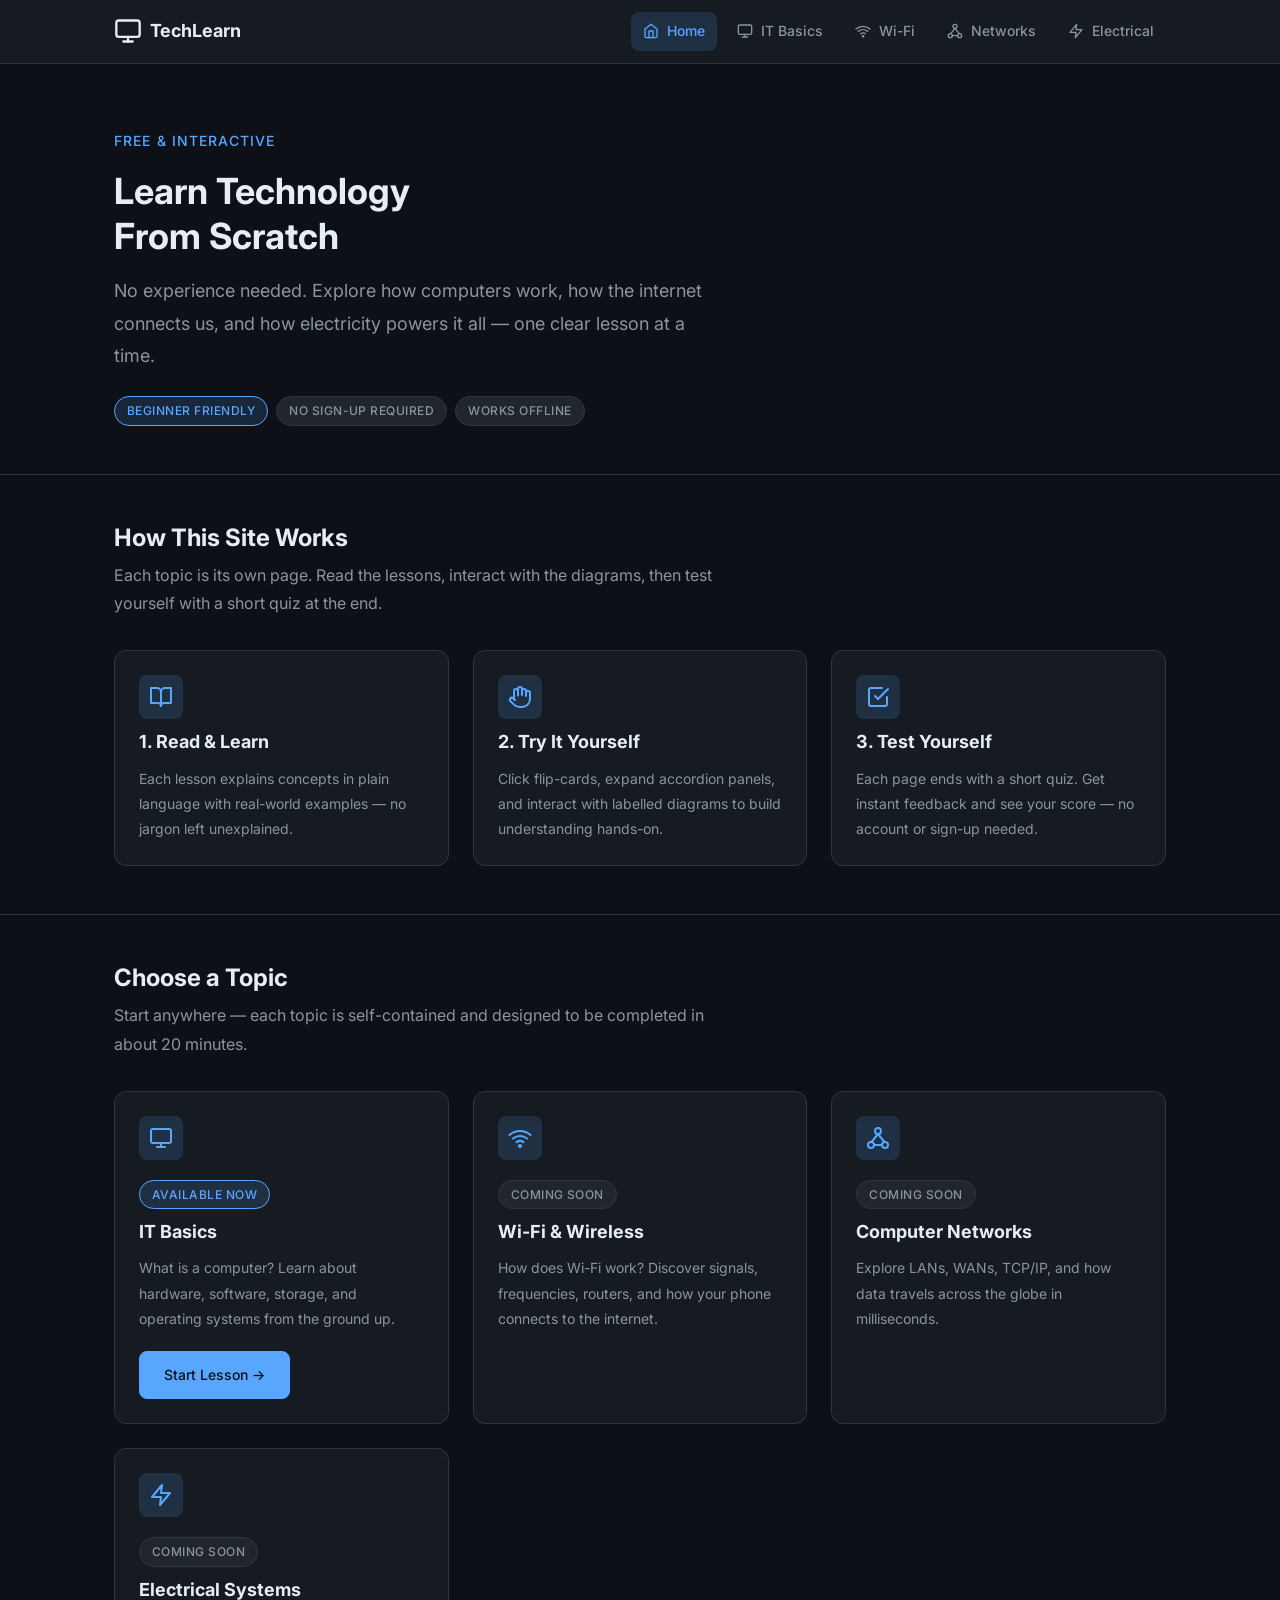
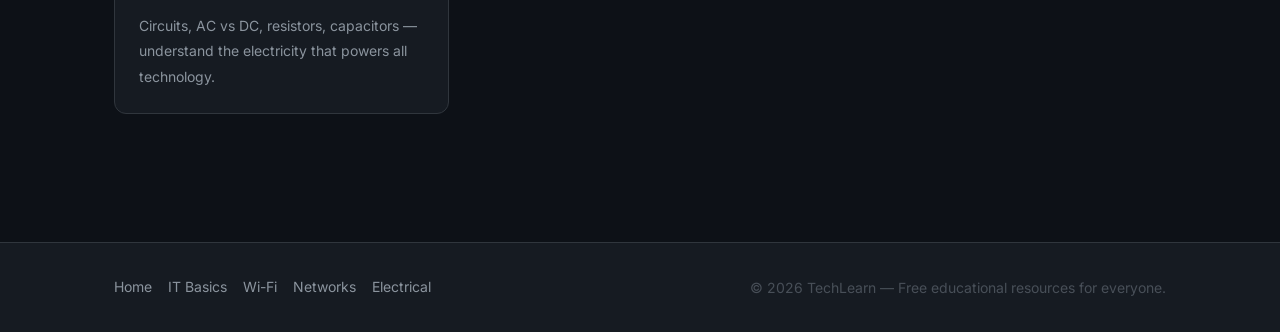
==== index.html @ 65e8a17c "First Update" ====
<!DOCTYPE html>
<html lang="en">
<head>
  <meta charset="UTF-8" />
  <!-- Tells mobile browsers to use the device width, not zoom out -->
  <meta name="viewport" content="width=device-width, initial-scale=1.0" />
  <meta name="description"
        content="TechLearn — interactive lessons on IT basics, Wi-Fi, computer networks, and electrical systems. Designed for total beginners." />

  <title>TechLearn — Learn Technology From Scratch</title>

  <!-- Stylesheets: global tokens first, then layout, then components -->
  <link rel="stylesheet" href="css/global.css" />
  <link rel="stylesheet" href="css/layout.css" />
  <link rel="stylesheet" href="css/components.css" />
</head>

<body>

  <!-- =========================================================
       NAVIGATION
       ========================================================= -->
  <nav class="site-nav" aria-label="Main navigation">
    <div class="container">

      <!-- Logo -->
      <a href="index.html" class="nav-logo" aria-label="TechLearn home">
        <!-- Monitor / screen icon -->
        <svg aria-hidden="true" xmlns="http://www.w3.org/2000/svg"
             viewBox="0 0 24 24" fill="none"
             stroke="currentColor" stroke-width="2"
             stroke-linecap="round" stroke-linejoin="round">
          <rect x="2" y="3" width="20" height="14" rx="2"/>
          <line x1="8" y1="21" x2="16" y2="21"/>
          <line x1="12" y1="17" x2="12" y2="21"/>
        </svg>
        TechLearn
      </a>

      <!-- Desktop nav links -->
      <ul class="nav-links" role="list">
        <li>
          <a href="index.html">
            <svg aria-hidden="true" xmlns="http://www.w3.org/2000/svg"
                 viewBox="0 0 24 24" fill="none"
                 stroke="currentColor" stroke-width="2"
                 stroke-linecap="round" stroke-linejoin="round">
              <path d="M3 9l9-7 9 7v11a2 2 0 0 1-2 2H5a2 2 0 0 1-2-2z"/>
              <polyline points="9 22 9 12 15 12 15 22"/>
            </svg>
            Home
          </a>
        </li>
        <li>
          <a href="pages/it-basics.html">
            <svg aria-hidden="true" xmlns="http://www.w3.org/2000/svg"
                 viewBox="0 0 24 24" fill="none"
                 stroke="currentColor" stroke-width="2"
                 stroke-linecap="round" stroke-linejoin="round">
              <rect x="2" y="3" width="20" height="14" rx="2"/>
              <line x1="8" y1="21" x2="16" y2="21"/>
              <line x1="12" y1="17" x2="12" y2="21"/>
            </svg>
            IT Basics
          </a>
        </li>
        <li>
          <a href="pages/wifi-networking.html">
            <svg aria-hidden="true" xmlns="http://www.w3.org/2000/svg"
                 viewBox="0 0 24 24" fill="none"
                 stroke="currentColor" stroke-width="2"
                 stroke-linecap="round" stroke-linejoin="round">
              <path d="M5 12.55a11 11 0 0 1 14.08 0"/>
              <path d="M1.42 9a16 16 0 0 1 21.16 0"/>
              <path d="M8.53 16.11a6 6 0 0 1 6.95 0"/>
              <circle cx="12" cy="20" r="1" fill="currentColor"/>
            </svg>
            Wi-Fi
          </a>
        </li>
        <li>
          <a href="pages/computer-networks.html">
            <svg aria-hidden="true" xmlns="http://www.w3.org/2000/svg"
                 viewBox="0 0 24 24" fill="none"
                 stroke="currentColor" stroke-width="2"
                 stroke-linecap="round" stroke-linejoin="round">
              <circle cx="12" cy="5" r="3"/>
              <circle cx="5" cy="19" r="3"/>
              <circle cx="19" cy="19" r="3"/>
              <line x1="12" y1="8" x2="5.5" y2="16"/>
              <line x1="12" y1="8" x2="18.5" y2="16"/>
              <line x1="8" y1="19" x2="16" y2="19"/>
            </svg>
            Networks
          </a>
        </li>
        <li>
          <a href="pages/electrical-systems.html">
            <svg aria-hidden="true" xmlns="http://www.w3.org/2000/svg"
                 viewBox="0 0 24 24" fill="none"
                 stroke="currentColor" stroke-width="2"
                 stroke-linecap="round" stroke-linejoin="round">
              <polygon points="13 2 3 14 12 14 11 22 21 10 12 10 13 2"/>
            </svg>
            Electrical
          </a>
        </li>
      </ul>

      <!-- Hamburger button (mobile only) -->
      <button class="nav-hamburger"
              id="nav-hamburger"
              aria-controls="nav-mobile-menu"
              aria-expanded="false"
              aria-label="Open navigation menu">
        <span></span>
        <span></span>
        <span></span>
      </button>

    </div>
  </nav>

  <!-- Mobile dropdown menu -->
  <div class="nav-mobile-menu" id="nav-mobile-menu" role="dialog"
       aria-label="Navigation menu">
    <a href="index.html">
      <svg aria-hidden="true" xmlns="http://www.w3.org/2000/svg"
           viewBox="0 0 24 24" fill="none"
           stroke="currentColor" stroke-width="2"
           stroke-linecap="round" stroke-linejoin="round">
        <path d="M3 9l9-7 9 7v11a2 2 0 0 1-2 2H5a2 2 0 0 1-2-2z"/>
        <polyline points="9 22 9 12 15 12 15 22"/>
      </svg>
      Home
    </a>
    <a href="pages/it-basics.html">
      <svg aria-hidden="true" xmlns="http://www.w3.org/2000/svg"
           viewBox="0 0 24 24" fill="none"
           stroke="currentColor" stroke-width="2"
           stroke-linecap="round" stroke-linejoin="round">
        <rect x="2" y="3" width="20" height="14" rx="2"/>
        <line x1="8" y1="21" x2="16" y2="21"/>
        <line x1="12" y1="17" x2="12" y2="21"/>
      </svg>
      IT Basics
    </a>
    <a href="pages/wifi-networking.html">
      <svg aria-hidden="true" xmlns="http://www.w3.org/2000/svg"
           viewBox="0 0 24 24" fill="none"
           stroke="currentColor" stroke-width="2"
           stroke-linecap="round" stroke-linejoin="round">
        <path d="M5 12.55a11 11 0 0 1 14.08 0"/>
        <path d="M1.42 9a16 16 0 0 1 21.16 0"/>
        <path d="M8.53 16.11a6 6 0 0 1 6.95 0"/>
        <circle cx="12" cy="20" r="1" fill="currentColor"/>
      </svg>
      Wi-Fi &amp; Wireless
    </a>
    <a href="pages/computer-networks.html">
      <svg aria-hidden="true" xmlns="http://www.w3.org/2000/svg"
           viewBox="0 0 24 24" fill="none"
           stroke="currentColor" stroke-width="2"
           stroke-linecap="round" stroke-linejoin="round">
        <circle cx="12" cy="5" r="3"/>
        <circle cx="5" cy="19" r="3"/>
        <circle cx="19" cy="19" r="3"/>
        <line x1="12" y1="8" x2="5.5" y2="16"/>
        <line x1="12" y1="8" x2="18.5" y2="16"/>
        <line x1="8" y1="19" x2="16" y2="19"/>
      </svg>
      Computer Networks
    </a>
    <a href="pages/electrical-systems.html">
      <svg aria-hidden="true" xmlns="http://www.w3.org/2000/svg"
           viewBox="0 0 24 24" fill="none"
           stroke="currentColor" stroke-width="2"
           stroke-linecap="round" stroke-linejoin="round">
        <polygon points="13 2 3 14 12 14 11 22 21 10 12 10 13 2"/>
      </svg>
      Electrical Systems
    </a>
  </div>

  <!-- =========================================================
       MAIN CONTENT
       ========================================================= -->
  <main class="site-main" id="main-content">

    <!-- Hero Section -->
    <section class="page-hero" aria-labelledby="hero-title">
      <div class="container">
        <p class="page-hero__eyebrow">Free &amp; Interactive</p>
        <h1 class="page-hero__title" id="hero-title">
          Learn Technology<br />From Scratch
        </h1>
        <p class="page-hero__subtitle">
          No experience needed. Explore how computers work, how the internet
          connects us, and how electricity powers it all — one clear lesson
          at a time.
        </p>
        <div class="page-hero__tags">
          <span class="badge badge-accent">Beginner Friendly</span>
          <span class="badge badge-neutral">No Sign-up Required</span>
          <span class="badge badge-neutral">Works Offline</span>
        </div>
      </div>
    </section>

    <!-- How to Use This Site -->
    <section class="content-section" aria-labelledby="how-title">
      <div class="container">
        <h2 class="section-title" id="how-title">How This Site Works</h2>
        <p class="section-subtitle">
          Each topic is its own page. Read the lessons, interact with the
          diagrams, then test yourself with a short quiz at the end.
        </p>

        <div class="card-grid" style="margin-top: var(--space-6);">

          <div class="card">
            <div class="card__icon">
              <!-- Book icon -->
              <svg aria-hidden="true" xmlns="http://www.w3.org/2000/svg"
                   viewBox="0 0 24 24" fill="none"
                   stroke="currentColor" stroke-width="2"
                   stroke-linecap="round" stroke-linejoin="round">
                <path d="M2 3h6a4 4 0 0 1 4 4v14a3 3 0 0 0-3-3H2z"/>
                <path d="M22 3h-6a4 4 0 0 0-4 4v14a3 3 0 0 1 3-3h7z"/>
              </svg>
            </div>
            <h3 class="card__title">1. Read &amp; Learn</h3>
            <p class="card__body">
              Each lesson explains concepts in plain language with real-world
              examples — no jargon left unexplained.
            </p>
          </div>

          <div class="card">
            <div class="card__icon">
              <!-- Hand / click icon -->
              <svg aria-hidden="true" xmlns="http://www.w3.org/2000/svg"
                   viewBox="0 0 24 24" fill="none"
                   stroke="currentColor" stroke-width="2"
                   stroke-linecap="round" stroke-linejoin="round">
                <path d="M18 11V6a2 2 0 0 0-2-2 2 2 0 0 0-2 2"/>
                <path d="M14 10V4a2 2 0 0 0-2-2 2 2 0 0 0-2 2v2"/>
                <path d="M10 10.5V6a2 2 0 0 0-2-2 2 2 0 0 0-2 2v8"/>
                <path d="M18 8a2 2 0 1 1 4 0v6a8 8 0 0 1-8 8h-2c-2.8 0-4.5-.86-5.99-2.34l-3.6-3.6a2 2 0 0 1 2.83-2.82L7 15"/>
              </svg>
            </div>
            <h3 class="card__title">2. Try It Yourself</h3>
            <p class="card__body">
              Click flip-cards, expand accordion panels, and interact with
              labelled diagrams to build understanding hands-on.
            </p>
          </div>

          <div class="card">
            <div class="card__icon">
              <!-- Check / quiz icon -->
              <svg aria-hidden="true" xmlns="http://www.w3.org/2000/svg"
                   viewBox="0 0 24 24" fill="none"
                   stroke="currentColor" stroke-width="2"
                   stroke-linecap="round" stroke-linejoin="round">
                <path d="M9 11l3 3L22 4"/>
                <path d="M21 12v7a2 2 0 0 1-2 2H5a2 2 0 0 1-2-2V5a2 2 0 0 1 2-2h11"/>
              </svg>
            </div>
            <h3 class="card__title">3. Test Yourself</h3>
            <p class="card__body">
              Each page ends with a short quiz. Get instant feedback and see
              your score — no account or sign-up needed.
            </p>
          </div>

        </div>
      </div>
    </section>

    <!-- Topic Cards -->
    <section class="content-section" aria-labelledby="topics-title">
      <div class="container">
        <h2 class="section-title" id="topics-title">Choose a Topic</h2>
        <p class="section-subtitle">
          Start anywhere — each topic is self-contained and designed to be
          completed in about 20 minutes.
        </p>

        <div class="card-grid" style="margin-top: var(--space-6);">

          <!-- IT Basics card -->
          <a href="pages/it-basics.html" class="card card-link"
             aria-label="Go to IT Basics lesson">
            <div class="card__icon">
              <svg aria-hidden="true" xmlns="http://www.w3.org/2000/svg"
                   viewBox="0 0 24 24" fill="none"
                   stroke="currentColor" stroke-width="2"
                   stroke-linecap="round" stroke-linejoin="round">
                <rect x="2" y="3" width="20" height="14" rx="2"/>
                <line x1="8" y1="21" x2="16" y2="21"/>
                <line x1="12" y1="17" x2="12" y2="21"/>
              </svg>
            </div>
            <div class="page-hero__tags">
              <span class="badge badge-accent">Available Now</span>
            </div>
            <h3 class="card__title">IT Basics</h3>
            <p class="card__body">
              What is a computer? Learn about hardware, software, storage,
              and operating systems from the ground up.
            </p>
            <div class="card__footer">
              <span class="btn btn-primary" style="pointer-events:none;">
                Start Lesson →
              </span>
            </div>
          </a>

          <!-- Wi-Fi card -->
          <div class="card" aria-label="Wi-Fi lesson — coming soon">
            <div class="card__icon">
              <svg aria-hidden="true" xmlns="http://www.w3.org/2000/svg"
                   viewBox="0 0 24 24" fill="none"
                   stroke="currentColor" stroke-width="2"
                   stroke-linecap="round" stroke-linejoin="round">
                <path d="M5 12.55a11 11 0 0 1 14.08 0"/>
                <path d="M1.42 9a16 16 0 0 1 21.16 0"/>
                <path d="M8.53 16.11a6 6 0 0 1 6.95 0"/>
                <circle cx="12" cy="20" r="1" fill="currentColor"/>
              </svg>
            </div>
            <div class="page-hero__tags">
              <span class="badge badge-neutral">Coming Soon</span>
            </div>
            <h3 class="card__title">Wi-Fi &amp; Wireless</h3>
            <p class="card__body">
              How does Wi-Fi work? Discover signals, frequencies, routers,
              and how your phone connects to the internet.
            </p>
          </div>

          <!-- Networks card -->
          <div class="card" aria-label="Computer Networks lesson — coming soon">
            <div class="card__icon">
              <svg aria-hidden="true" xmlns="http://www.w3.org/2000/svg"
                   viewBox="0 0 24 24" fill="none"
                   stroke="currentColor" stroke-width="2"
                   stroke-linecap="round" stroke-linejoin="round">
                <circle cx="12" cy="5" r="3"/>
                <circle cx="5" cy="19" r="3"/>
                <circle cx="19" cy="19" r="3"/>
                <line x1="12" y1="8" x2="5.5" y2="16"/>
                <line x1="12" y1="8" x2="18.5" y2="16"/>
                <line x1="8" y1="19" x2="16" y2="19"/>
              </svg>
            </div>
            <div class="page-hero__tags">
              <span class="badge badge-neutral">Coming Soon</span>
            </div>
            <h3 class="card__title">Computer Networks</h3>
            <p class="card__body">
              Explore LANs, WANs, TCP/IP, and how data travels across the
              globe in milliseconds.
            </p>
          </div>

          <!-- Electrical card -->
          <div class="card" aria-label="Electrical Systems lesson — coming soon">
            <div class="card__icon">
              <svg aria-hidden="true" xmlns="http://www.w3.org/2000/svg"
                   viewBox="0 0 24 24" fill="none"
                   stroke="currentColor" stroke-width="2"
                   stroke-linecap="round" stroke-linejoin="round">
                <polygon points="13 2 3 14 12 14 11 22 21 10 12 10 13 2"/>
              </svg>
            </div>
            <div class="page-hero__tags">
              <span class="badge badge-neutral">Coming Soon</span>
            </div>
            <h3 class="card__title">Electrical Systems</h3>
            <p class="card__body">
              Circuits, AC vs DC, resistors, capacitors — understand the
              electricity that powers all technology.
            </p>
          </div>

        </div>
      </div>
    </section>

  </main>

  <!-- =========================================================
       FOOTER
       ========================================================= -->
  <footer class="site-footer">
    <div class="container">
      <nav class="footer-links" aria-label="Footer navigation">
        <a href="index.html">Home</a>
        <a href="pages/it-basics.html">IT Basics</a>
        <a href="pages/wifi-networking.html">Wi-Fi</a>
        <a href="pages/computer-networks.html">Networks</a>
        <a href="pages/electrical-systems.html">Electrical</a>
      </nav>
      <p class="footer-copy">
        &copy; 2026 TechLearn &mdash; Free educational resources for everyone.
      </p>
    </div>
  </footer>

  <!-- Scripts loaded at the end so HTML is parsed before JS runs -->
  <script src="js/nav.js"></script>

</body>
</html>
---- css/global.css ----
/* =============================================================
   global.css
   Purpose: CSS custom properties (design tokens), a minimal
   reset, and base typography for the entire site.
   All other CSS files import values from here via var().
   ============================================================= */

/* -------------------------------------------------------------
   1. DESIGN TOKENS
   These variables are the single source of truth for colors,
   fonts, spacing, and border-radius across every page.
   ------------------------------------------------------------- */
:root {
  /* -- Colour palette: dark-mode first ------------------------ */
  --color-bg-primary:    #0d1117;   /* main page background     */
  --color-bg-secondary:  #161b22;   /* cards, nav, sidebar      */
  --color-bg-tertiary:   #21262d;   /* hover states, dividers   */

  --color-accent:        #58a6ff;   /* primary interactive blue */
  --color-accent-hover:  #79b8ff;   /* lighter on hover         */
  --color-accent-glow:   rgba(88, 166, 255, 0.15); /* subtle glow  */

  --color-success:       #3fb950;   /* correct answer / ok      */
  --color-warning:       #d29922;   /* caution notices          */
  --color-danger:        #f85149;   /* wrong answer / error     */

  --color-text-primary:  #e6edf3;   /* body copy                */
  --color-text-secondary:#8b949e;   /* captions, meta info      */
  --color-text-muted:    #484f58;   /* placeholder, disabled    */

  --color-border:        #30363d;   /* card and section borders */

  /* -- Typography -------------------------------------------- */
  --font-heading: 'Inter', system-ui, sans-serif;
  --font-body:    'Inter', system-ui, sans-serif;
  --font-mono:    'Fira Code', 'Courier New', monospace;

  --text-xs:   0.75rem;    /* 12px */
  --text-sm:   0.875rem;   /* 14px */
  --text-base: 1rem;       /* 16px */
  --text-lg:   1.125rem;   /* 18px */
  --text-xl:   1.25rem;    /* 20px */
  --text-2xl:  1.5rem;     /* 24px */
  --text-3xl:  1.875rem;   /* 30px */
  --text-4xl:  2.25rem;    /* 36px */

  --weight-normal: 400;
  --weight-medium: 500;
  --weight-bold:   700;

  --leading-tight:  1.25;
  --leading-normal: 1.6;
  --leading-loose:  1.8;

  /* -- Spacing scale (multiples of 4px) ---------------------- */
  --space-1:  0.25rem;   /*  4px */
  --space-2:  0.5rem;    /*  8px */
  --space-3:  0.75rem;   /* 12px */
  --space-4:  1rem;      /* 16px */
  --space-5:  1.25rem;   /* 20px */
  --space-6:  1.5rem;    /* 24px */
  --space-8:  2rem;      /* 32px */
  --space-10: 2.5rem;    /* 40px */
  --space-12: 3rem;      /* 48px */
  --space-16: 4rem;      /* 64px */
  --space-20: 5rem;      /* 80px */

  /* -- Borders & shadows ------------------------------------- */
  --radius-sm:  4px;
  --radius-md:  8px;
  --radius-lg:  12px;
  --radius-xl:  20px;
  --radius-full: 9999px;

  --shadow-sm: 0 1px 3px rgba(0,0,0,0.4);
  --shadow-md: 0 4px 12px rgba(0,0,0,0.5);
  --shadow-lg: 0 8px 24px rgba(0,0,0,0.6);

  /* -- Transitions ------------------------------------------- */
  --transition-fast:   150ms ease;
  --transition-normal: 250ms ease;
  --transition-slow:   400ms ease;

  /* -- Layout ------------------------------------------------ */
  --max-width: 1100px;   /* maximum content width             */
  --nav-height: 64px;    /* used to offset sticky-nav padding */
}

/* -------------------------------------------------------------
   2. MINIMAL RESET
   Removes browser inconsistencies without nuking everything.
   ------------------------------------------------------------- */
*, *::before, *::after {
  box-sizing: border-box;  /* padding/border included in width */
  margin: 0;
  padding: 0;
}

html {
  /* Smooth scrolling for anchor links */
  scroll-behavior: smooth;
  /* Prevent font size inflation on mobile after orientation change */
  -webkit-text-size-adjust: 100%;
}

body {
  background-color: var(--color-bg-primary);
  color: var(--color-text-primary);
  font-family: var(--font-body);
  font-size: var(--text-base);
  line-height: var(--leading-normal);
  min-height: 100vh;
}

/* Remove list styles when a <ul>/<ol> is inside a nav or has
   a role — keeps semantic HTML without bullet-point noise */
nav ul,
nav ol,
[role="list"] {
  list-style: none;
}

/* Make images responsive and block by default */
img,
svg {
  display: block;
  max-width: 100%;
}

/* Inherit fonts for form elements (browsers reset these) */
input,
button,
textarea,
select {
  font: inherit;
}

/* Remove default button appearance */
button {
  cursor: pointer;
  border: none;
  background: none;
}

/* Prevent overly long words from overflowing narrow containers */
p, h1, h2, h3, h4, h5, h6 {
  overflow-wrap: break-word;
}

/* -------------------------------------------------------------
   3. BASE TYPOGRAPHY
   Heading sizes and line-heights for consistent rhythm.
   ------------------------------------------------------------- */
h1, h2, h3, h4, h5, h6 {
  font-family: var(--font-heading);
  font-weight: var(--weight-bold);
  line-height: var(--leading-tight);
  color: var(--color-text-primary);
}

h1 { font-size: var(--text-4xl); }
h2 { font-size: var(--text-3xl); }
h3 { font-size: var(--text-2xl); }
h4 { font-size: var(--text-xl);  }
h5 { font-size: var(--text-lg);  }
h6 { font-size: var(--text-base);}

p {
  line-height: var(--leading-loose);
  color: var(--color-text-primary);
  max-width: 68ch; /* ~optimal reading width */
}

a {
  color: var(--color-accent);
  text-decoration: none;
  transition: color var(--transition-fast);
}

a:hover,
a:focus-visible {
  color: var(--color-accent-hover);
  text-decoration: underline;
}

/* Visible focus ring for keyboard users (WCAG 2.1 AA) */
:focus-visible {
  outline: 2px solid var(--color-accent);
  outline-offset: 3px;
  border-radius: var(--radius-sm);
}

/* Inline code snippets */
code {
  font-family: var(--font-mono);
  font-size: 0.9em;
  background-color: var(--color-bg-tertiary);
  color: var(--color-accent-hover);
  padding: 0.1em 0.4em;
  border-radius: var(--radius-sm);
}

/* Horizontal rule */
hr {
  border: none;
  border-top: 1px solid var(--color-border);
  margin: var(--space-8) 0;
}

/* -------------------------------------------------------------
   4. UTILITY CLASSES
   Small, single-purpose helpers used throughout all pages.
   ------------------------------------------------------------- */

/* Visually hide an element but keep it accessible to screen readers */
.sr-only {
  position: absolute;
  width: 1px;
  height: 1px;
  padding: 0;
  margin: -1px;
  overflow: hidden;
  clip: rect(0,0,0,0);
  white-space: nowrap;
  border: 0;
}

/* Constrain content width and centre it */
.container {
  width: 100%;
  max-width: var(--max-width);
  margin-inline: auto;           /* shorthand for left+right auto */
  padding-inline: var(--space-6);
}

/* Simple flex row helper */
.flex { display: flex; }
.flex-center {
  display: flex;
  align-items: center;
  justify-content: center;
}

/* Text colour helpers */
.text-accent   { color: var(--color-accent); }
.text-muted    { color: var(--color-text-secondary); }
.text-success  { color: var(--color-success); }
.text-danger   { color: var(--color-danger); }

/* Spacing helpers */
.mt-auto { margin-top: auto; }
.mb-4    { margin-bottom: var(--space-4); }
.mb-8    { margin-bottom: var(--space-8); }
---- css/layout.css ----
/* =============================================================
   layout.css
   Purpose: The persistent top navigation, page-level wrappers,
   section headers, and the footer. All pages share these styles.
   Depends on: global.css (must be loaded first)
   ============================================================= */

/* -------------------------------------------------------------
   1. GOOGLE FONTS IMPORT
   Inter for UI text, Fira Code for code snippets.
   Loaded here once so every page gets it via layout.css.
   ------------------------------------------------------------- */
@import url('https://fonts.googleapis.com/css2?family=Inter:wght@400;500;700&family=Fira+Code:wght@400;500&display=swap');

/* -------------------------------------------------------------
   2. TOP NAVIGATION BAR
   Sticky so it stays visible while scrolling.
   ------------------------------------------------------------- */
.site-nav {
  position: sticky;
  top: 0;
  z-index: 100;               /* sits above all page content    */
  height: var(--nav-height);
  background-color: var(--color-bg-secondary);
  border-bottom: 1px solid var(--color-border);
  box-shadow: var(--shadow-sm);
}

.site-nav .container {
  height: 100%;
  display: flex;
  align-items: center;
  justify-content: space-between;
}

/* Site logo / brand name */
.nav-logo {
  display: flex;
  align-items: center;
  gap: var(--space-2);
  font-size: var(--text-lg);
  font-weight: var(--weight-bold);
  color: var(--color-text-primary);
  text-decoration: none;
  transition: color var(--transition-fast);
}

.nav-logo:hover,
.nav-logo:focus-visible {
  color: var(--color-accent);
  text-decoration: none;
}

.nav-logo svg {
  width: 28px;
  height: 28px;
  flex-shrink: 0;
}

/* Desktop nav links list */
.nav-links {
  display: flex;
  align-items: center;
  gap: var(--space-2);
}

.nav-links a {
  display: flex;
  align-items: center;
  gap: var(--space-2);
  padding: var(--space-2) var(--space-3);
  border-radius: var(--radius-md);
  font-size: var(--text-sm);
  font-weight: var(--weight-medium);
  color: var(--color-text-secondary);
  text-decoration: none;
  transition: color var(--transition-fast),
              background-color var(--transition-fast);
}

.nav-links a:hover,
.nav-links a:focus-visible {
  color: var(--color-text-primary);
  background-color: var(--color-bg-tertiary);
  text-decoration: none;
}

/* Active link — highlights the current page */
.nav-links a.active {
  color: var(--color-accent);
  background-color: var(--color-accent-glow);
}

.nav-links a svg {
  width: 16px;
  height: 16px;
  flex-shrink: 0;
}

/* -------------------------------------------------------------
   3. HAMBURGER BUTTON (mobile only)
   Hidden on desktop; shown via media query below.
   ------------------------------------------------------------- */
.nav-hamburger {
  display: none;              /* hidden on desktop              */
  flex-direction: column;
  justify-content: center;
  align-items: center;
  gap: 5px;
  width: 40px;
  height: 40px;
  border-radius: var(--radius-md);
  background: none;
  border: 1px solid var(--color-border);
  cursor: pointer;
  transition: background-color var(--transition-fast);
}

.nav-hamburger:hover {
  background-color: var(--color-bg-tertiary);
}

/* The three bars of the hamburger icon */
.nav-hamburger span {
  display: block;
  width: 20px;
  height: 2px;
  background-color: var(--color-text-primary);
  border-radius: 2px;
  transition: transform var(--transition-normal),
              opacity var(--transition-normal);
}

/* Animate into an X when menu is open */
.nav-hamburger[aria-expanded="true"] span:nth-child(1) {
  transform: translateY(7px) rotate(45deg);
}
.nav-hamburger[aria-expanded="true"] span:nth-child(2) {
  opacity: 0;
}
.nav-hamburger[aria-expanded="true"] span:nth-child(3) {
  transform: translateY(-7px) rotate(-45deg);
}

/* -------------------------------------------------------------
   4. MOBILE NAV MENU (drawer that drops below the nav bar)
   ------------------------------------------------------------- */
.nav-mobile-menu {
  display: none;              /* JS toggles .is-open            */
  position: fixed;
  top: var(--nav-height);
  left: 0;
  right: 0;
  z-index: 99;
  background-color: var(--color-bg-secondary);
  border-bottom: 1px solid var(--color-border);
  box-shadow: var(--shadow-md);
  padding: var(--space-4);
}

.nav-mobile-menu.is-open {
  display: block;
}

.nav-mobile-menu a {
  display: flex;
  align-items: center;
  gap: var(--space-3);
  padding: var(--space-3) var(--space-4);
  border-radius: var(--radius-md);
  font-size: var(--text-base);
  font-weight: var(--weight-medium);
  color: var(--color-text-secondary);
  text-decoration: none;
  transition: color var(--transition-fast),
              background-color var(--transition-fast);
}

.nav-mobile-menu a:hover,
.nav-mobile-menu a.active {
  color: var(--color-text-primary);
  background-color: var(--color-bg-tertiary);
}

.nav-mobile-menu a.active {
  color: var(--color-accent);
  background-color: var(--color-accent-glow);
}

.nav-mobile-menu a svg {
  width: 18px;
  height: 18px;
  flex-shrink: 0;
}

/* -------------------------------------------------------------
   5. PAGE HERO / SECTION HEADER
   Used at the top of each topic page and the home hero.
   ------------------------------------------------------------- */
.page-hero {
  padding: var(--space-16) 0 var(--space-12);
  border-bottom: 1px solid var(--color-border);
}

.page-hero .container {
  display: flex;
  flex-direction: column;
  gap: var(--space-4);
}

.page-hero__eyebrow {
  font-size: var(--text-sm);
  font-weight: var(--weight-medium);
  color: var(--color-accent);
  letter-spacing: 0.08em;
  text-transform: uppercase;
}

.page-hero__title {
  font-size: clamp(var(--text-3xl), 5vw, var(--text-4xl));
  color: var(--color-text-primary);
}

.page-hero__subtitle {
  font-size: var(--text-lg);
  color: var(--color-text-secondary);
  max-width: 55ch;
  line-height: var(--leading-loose);
}

/* Tag/badge row below the subtitle */
.page-hero__tags {
  display: flex;
  flex-wrap: wrap;
  gap: var(--space-2);
  margin-top: var(--space-2);
}

/* -------------------------------------------------------------
   6. MAIN CONTENT AREA
   Wraps everything between the nav and the footer.
   ------------------------------------------------------------- */
.site-main {
  /* Push content down so sticky nav doesn't overlap page-hero */
  padding-bottom: var(--space-20);
}

/* Section dividers within a page */
.content-section {
  padding: var(--space-12) 0;
  border-bottom: 1px solid var(--color-border);
}

.content-section:last-of-type {
  border-bottom: none;
}

.section-title {
  font-size: var(--text-2xl);
  margin-bottom: var(--space-2);
}

.section-subtitle {
  font-size: var(--text-base);
  color: var(--color-text-secondary);
  margin-bottom: var(--space-8);
  max-width: 60ch;
}

/* -------------------------------------------------------------
   7. SITE FOOTER
   ------------------------------------------------------------- */
.site-footer {
  background-color: var(--color-bg-secondary);
  border-top: 1px solid var(--color-border);
  padding: var(--space-8) 0;
}

.site-footer .container {
  display: flex;
  flex-direction: column;
  align-items: center;
  gap: var(--space-4);
  text-align: center;
}

.footer-links {
  display: flex;
  flex-wrap: wrap;
  justify-content: center;
  gap: var(--space-4);
}

.footer-links a {
  font-size: var(--text-sm);
  color: var(--color-text-secondary);
}

.footer-links a:hover {
  color: var(--color-accent);
}

.footer-copy {
  font-size: var(--text-sm);
  color: var(--color-text-muted);
}

/* -------------------------------------------------------------
   8. RESPONSIVE BREAKPOINTS
   Mobile-first: base styles above are for small screens.
   We EXPAND the layout at wider viewports.
   ------------------------------------------------------------- */

/* Tablet and up: 640px */
@media (min-width: 640px) {
  .site-footer .container {
    flex-direction: row;
    justify-content: space-between;
    text-align: left;
  }
}

/* Desktop: 768px — show full nav, hide hamburger */
@media (min-width: 768px) {
  .nav-hamburger {
    display: none !important;
  }

  .nav-links {
    display: flex;
  }

  /* Safety: ensure mobile menu never shows on desktop */
  .nav-mobile-menu {
    display: none !important;
  }
}

/* Mobile only: hide desktop nav links, show hamburger */
@media (max-width: 767px) {
  .nav-links {
    display: none;
  }

  .nav-hamburger {
    display: flex;
  }
}
---- css/components.css ----
/* =============================================================
   components.css
   Purpose: Reusable UI components — buttons, cards, flip-cards,
   quiz blocks, badges, info-boxes, and progress indicators.
   Depends on: global.css (must be loaded first)
   ============================================================= */

/* -------------------------------------------------------------
   1. BUTTONS
   ------------------------------------------------------------- */
.btn {
  display: inline-flex;
  align-items: center;
  justify-content: center;
  gap: var(--space-2);
  padding: var(--space-3) var(--space-6);
  border-radius: var(--radius-md);
  font-size: var(--text-sm);
  font-weight: var(--weight-medium);
  text-decoration: none;
  cursor: pointer;
  border: 1px solid transparent;
  transition: background-color var(--transition-fast),
              color var(--transition-fast),
              border-color var(--transition-fast),
              box-shadow var(--transition-fast);
}

/* Primary: filled accent colour */
.btn-primary {
  background-color: var(--color-accent);
  color: #0d1117;              /* dark text on bright button    */
  border-color: var(--color-accent);
}

.btn-primary:hover,
.btn-primary:focus-visible {
  background-color: var(--color-accent-hover);
  border-color: var(--color-accent-hover);
  color: #0d1117;
  text-decoration: none;
}

/* Secondary: outlined */
.btn-secondary {
  background-color: transparent;
  color: var(--color-accent);
  border-color: var(--color-accent);
}

.btn-secondary:hover,
.btn-secondary:focus-visible {
  background-color: var(--color-accent-glow);
  color: var(--color-accent-hover);
  text-decoration: none;
}

/* Ghost: subtle, minimal */
.btn-ghost {
  background-color: transparent;
  color: var(--color-text-secondary);
  border-color: var(--color-border);
}

.btn-ghost:hover,
.btn-ghost:focus-visible {
  background-color: var(--color-bg-tertiary);
  color: var(--color-text-primary);
  text-decoration: none;
}

.btn svg {
  width: 16px;
  height: 16px;
  flex-shrink: 0;
}

/* -------------------------------------------------------------
   2. BADGES / TAGS
   Small labels used on cards and hero sections.
   ------------------------------------------------------------- */
.badge {
  display: inline-flex;
  align-items: center;
  padding: var(--space-1) var(--space-3);
  border-radius: var(--radius-full);
  font-size: var(--text-xs);
  font-weight: var(--weight-medium);
  letter-spacing: 0.04em;
  text-transform: uppercase;
}

.badge-accent {
  background-color: var(--color-accent-glow);
  color: var(--color-accent);
  border: 1px solid var(--color-accent);
}

.badge-success {
  background-color: rgba(63, 185, 80, 0.15);
  color: var(--color-success);
  border: 1px solid var(--color-success);
}

.badge-warning {
  background-color: rgba(210, 153, 34, 0.15);
  color: var(--color-warning);
  border: 1px solid var(--color-warning);
}

.badge-neutral {
  background-color: var(--color-bg-tertiary);
  color: var(--color-text-secondary);
  border: 1px solid var(--color-border);
}

/* -------------------------------------------------------------
   3. TOPIC / INFO CARDS
   Used on the home page and inside topic pages.
   ------------------------------------------------------------- */
.card-grid {
  display: grid;
  gap: var(--space-6);
  /* Responsive: auto-fit means as many columns as fit;
     minmax says each column is at least 260px wide          */
  grid-template-columns: repeat(auto-fit, minmax(260px, 1fr));
}

.card {
  background-color: var(--color-bg-secondary);
  border: 1px solid var(--color-border);
  border-radius: var(--radius-lg);
  padding: var(--space-6);
  display: flex;
  flex-direction: column;
  gap: var(--space-3);
  transition: border-color var(--transition-normal),
              box-shadow var(--transition-normal),
              transform var(--transition-normal);
}

.card:hover {
  border-color: var(--color-accent);
  box-shadow: 0 0 0 1px var(--color-accent), var(--shadow-md);
  transform: translateY(-2px);
}

.card__icon {
  width: 44px;
  height: 44px;
  display: flex;
  align-items: center;
  justify-content: center;
  background-color: var(--color-accent-glow);
  border-radius: var(--radius-md);
  color: var(--color-accent);
}

.card__icon svg {
  width: 24px;
  height: 24px;
}

.card__title {
  font-size: var(--text-lg);
  font-weight: var(--weight-bold);
  color: var(--color-text-primary);
}

.card__body {
  font-size: var(--text-sm);
  color: var(--color-text-secondary);
  line-height: var(--leading-loose);
  flex-grow: 1;               /* pushes any footer to the bottom */
}

.card__footer {
  margin-top: var(--space-2);
}

/* Clickable card (wraps the whole card in an <a>) */
.card-link {
  text-decoration: none;
  color: inherit;
  display: flex;
  flex-direction: column;
}

.card-link:hover,
.card-link:focus-visible {
  text-decoration: none;
}

/* -------------------------------------------------------------
   4. FLIP CARDS
   Click to reveal definition. Used in IT Basics component list.
   Relies on a CSS 3D transform — JS just toggles .is-flipped.
   ------------------------------------------------------------- */
.flip-grid {
  display: grid;
  gap: var(--space-5);
  grid-template-columns: repeat(auto-fit, minmax(200px, 1fr));
}

/* Outer wrapper that sets the 3D perspective */
.flip-card {
  perspective: 1000px;
  height: 180px;
  cursor: pointer;
}

/* The rotating inner container */
.flip-card__inner {
  position: relative;
  width: 100%;
  height: 100%;
  transform-style: preserve-3d;  /* keep both faces in 3D space */
  transition: transform var(--transition-slow);
}

/* Flip on hover OR when .is-flipped class is added by JS */
.flip-card:hover .flip-card__inner,
.flip-card.is-flipped .flip-card__inner {
  transform: rotateY(180deg);
}

/* Shared face styles */
.flip-card__front,
.flip-card__back {
  position: absolute;
  inset: 0;                      /* shorthand for top/right/bottom/left: 0 */
  backface-visibility: hidden;   /* hide the reverse side while facing away */
  border-radius: var(--radius-lg);
  display: flex;
  flex-direction: column;
  align-items: center;
  justify-content: center;
  gap: var(--space-3);
  padding: var(--space-4);
  text-align: center;
  border: 1px solid var(--color-border);
}

.flip-card__front {
  background-color: var(--color-bg-secondary);
}

.flip-card__back {
  background-color: var(--color-accent-glow);
  border-color: var(--color-accent);
  /* Start rotated 180° so it faces away; becomes visible after flip */
  transform: rotateY(180deg);
}

.flip-card__front svg {
  width: 36px;
  height: 36px;
  color: var(--color-accent);
}

.flip-card__front-title {
  font-size: var(--text-base);
  font-weight: var(--weight-bold);
  color: var(--color-text-primary);
}

.flip-card__back-text {
  font-size: var(--text-sm);
  color: var(--color-text-primary);
  line-height: var(--leading-loose);
}

.flip-card__hint {
  font-size: var(--text-xs);
  color: var(--color-text-muted);
}

/* -------------------------------------------------------------
   5. INFO / CALLOUT BOXES
   Highlight tips, warnings, or key facts in the content.
   ------------------------------------------------------------- */
.callout {
  display: flex;
  gap: var(--space-4);
  padding: var(--space-4) var(--space-5);
  border-radius: var(--radius-md);
  border-left: 4px solid;
  margin: var(--space-6) 0;
}

.callout svg {
  width: 20px;
  height: 20px;
  flex-shrink: 0;
  margin-top: 2px;             /* optical alignment with text   */
}

.callout__content {
  display: flex;
  flex-direction: column;
  gap: var(--space-1);
}

.callout__title {
  font-size: var(--text-sm);
  font-weight: var(--weight-bold);
}

.callout__body {
  font-size: var(--text-sm);
  line-height: var(--leading-loose);
  max-width: none;             /* override the p max-width */
}

.callout-tip {
  background-color: rgba(88, 166, 255, 0.08);
  border-color: var(--color-accent);
  color: var(--color-text-primary);
}
.callout-tip svg,
.callout-tip .callout__title { color: var(--color-accent); }

.callout-success {
  background-color: rgba(63, 185, 80, 0.08);
  border-color: var(--color-success);
}
.callout-success svg,
.callout-success .callout__title { color: var(--color-success); }

.callout-warning {
  background-color: rgba(210, 153, 34, 0.08);
  border-color: var(--color-warning);
}
.callout-warning svg,
.callout-warning .callout__title { color: var(--color-warning); }

/* -------------------------------------------------------------
   6. QUIZ BLOCK
   Self-contained multiple-choice quiz. JS handles checking answers
   and toggling .is-correct / .is-wrong on each option button.
   ------------------------------------------------------------- */
.quiz-block {
  background-color: var(--color-bg-secondary);
  border: 1px solid var(--color-border);
  border-radius: var(--radius-lg);
  padding: var(--space-6);
  display: flex;
  flex-direction: column;
  gap: var(--space-5);
}

.quiz-header {
  display: flex;
  align-items: center;
  gap: var(--space-3);
}

.quiz-counter {
  font-size: var(--text-xs);
  font-weight: var(--weight-medium);
  color: var(--color-text-muted);
  letter-spacing: 0.06em;
  text-transform: uppercase;
}

.quiz-question {
  font-size: var(--text-lg);
  font-weight: var(--weight-medium);
  color: var(--color-text-primary);
  line-height: var(--leading-normal);
}

.quiz-options {
  display: flex;
  flex-direction: column;
  gap: var(--space-3);
}

/* Individual answer button */
.quiz-option {
  display: flex;
  align-items: center;
  gap: var(--space-3);
  width: 100%;
  padding: var(--space-3) var(--space-4);
  border-radius: var(--radius-md);
  border: 1px solid var(--color-border);
  background-color: var(--color-bg-tertiary);
  color: var(--color-text-primary);
  font-size: var(--text-sm);
  text-align: left;
  cursor: pointer;
  transition: border-color var(--transition-fast),
              background-color var(--transition-fast);
}

.quiz-option:hover:not(:disabled) {
  border-color: var(--color-accent);
  background-color: var(--color-accent-glow);
}

/* Letter badge (A, B, C, D) inside each option */
.quiz-option__letter {
  display: inline-flex;
  align-items: center;
  justify-content: center;
  width: 26px;
  height: 26px;
  border-radius: var(--radius-sm);
  background-color: var(--color-bg-secondary);
  border: 1px solid var(--color-border);
  font-size: var(--text-xs);
  font-weight: var(--weight-bold);
  flex-shrink: 0;
}

/* States set by JS after user picks an answer */
.quiz-option.is-correct {
  border-color: var(--color-success);
  background-color: rgba(63, 185, 80, 0.1);
}

.quiz-option.is-correct .quiz-option__letter {
  background-color: var(--color-success);
  color: #0d1117;
  border-color: var(--color-success);
}

.quiz-option.is-wrong {
  border-color: var(--color-danger);
  background-color: rgba(248, 81, 73, 0.1);
}

.quiz-option.is-wrong .quiz-option__letter {
  background-color: var(--color-danger);
  color: #fff;
  border-color: var(--color-danger);
}

.quiz-option:disabled {
  cursor: not-allowed;
  opacity: 0.7;
}

/* Feedback text shown below options after answering */
.quiz-feedback {
  display: none;              /* JS sets display:flex after answer */
  align-items: flex-start;
  gap: var(--space-3);
  padding: var(--space-3) var(--space-4);
  border-radius: var(--radius-md);
  font-size: var(--text-sm);
  line-height: var(--leading-loose);
}

.quiz-feedback.is-visible { display: flex; }

.quiz-feedback.is-correct {
  background-color: rgba(63, 185, 80, 0.1);
  border: 1px solid var(--color-success);
  color: var(--color-success);
}

.quiz-feedback.is-wrong {
  background-color: rgba(248, 81, 73, 0.1);
  border: 1px solid var(--color-danger);
  color: var(--color-danger);
}

.quiz-feedback svg {
  width: 18px;
  height: 18px;
  flex-shrink: 0;
  margin-top: 2px;
}

.quiz-footer {
  display: flex;
  align-items: center;
  justify-content: space-between;
  flex-wrap: wrap;
  gap: var(--space-3);
}

/* Progress bar at the bottom of the quiz */
.quiz-progress {
  width: 100%;
  height: 4px;
  background-color: var(--color-bg-tertiary);
  border-radius: var(--radius-full);
  overflow: hidden;
}

.quiz-progress__fill {
  height: 100%;
  background-color: var(--color-accent);
  border-radius: var(--radius-full);
  /* width is set inline by JS; transition animates the change  */
  transition: width var(--transition-slow);
}

/* Score display at the end of the quiz */
.quiz-score {
  text-align: center;
  padding: var(--space-8);
  display: flex;
  flex-direction: column;
  align-items: center;
  gap: var(--space-4);
}

.quiz-score__number {
  font-size: var(--text-4xl);
  font-weight: var(--weight-bold);
  color: var(--color-accent);
}

.quiz-score__label {
  font-size: var(--text-base);
  color: var(--color-text-secondary);
}

/* -------------------------------------------------------------
   7. ACCORDION (expandable FAQ / detail sections)
   JS toggles .is-open on the .accordion-item.
   ------------------------------------------------------------- */
.accordion {
  display: flex;
  flex-direction: column;
  gap: var(--space-2);
}

.accordion-item {
  background-color: var(--color-bg-secondary);
  border: 1px solid var(--color-border);
  border-radius: var(--radius-md);
  overflow: hidden;
  transition: border-color var(--transition-fast);
}

.accordion-item.is-open {
  border-color: var(--color-accent);
}

.accordion-trigger {
  display: flex;
  align-items: center;
  justify-content: space-between;
  width: 100%;
  padding: var(--space-4) var(--space-5);
  background: none;
  border: none;
  cursor: pointer;
  text-align: left;
  color: var(--color-text-primary);
  font-size: var(--text-base);
  font-weight: var(--weight-medium);
  gap: var(--space-4);
  transition: background-color var(--transition-fast);
}

.accordion-trigger:hover {
  background-color: var(--color-bg-tertiary);
}

/* The chevron icon that rotates when open */
.accordion-trigger svg {
  width: 18px;
  height: 18px;
  flex-shrink: 0;
  color: var(--color-text-secondary);
  transition: transform var(--transition-normal);
}

.accordion-item.is-open .accordion-trigger svg {
  transform: rotate(180deg);
}

.accordion-content {
  /* height:0 with overflow:hidden creates the collapse effect  */
  max-height: 0;
  overflow: hidden;
  transition: max-height var(--transition-slow);
}

.accordion-item.is-open .accordion-content {
  /* JS sets this to the scrollHeight value so it animates open */
  max-height: 600px;
}

.accordion-body {
  padding: 0 var(--space-5) var(--space-5);
  font-size: var(--text-sm);
  color: var(--color-text-secondary);
  line-height: var(--leading-loose);
}
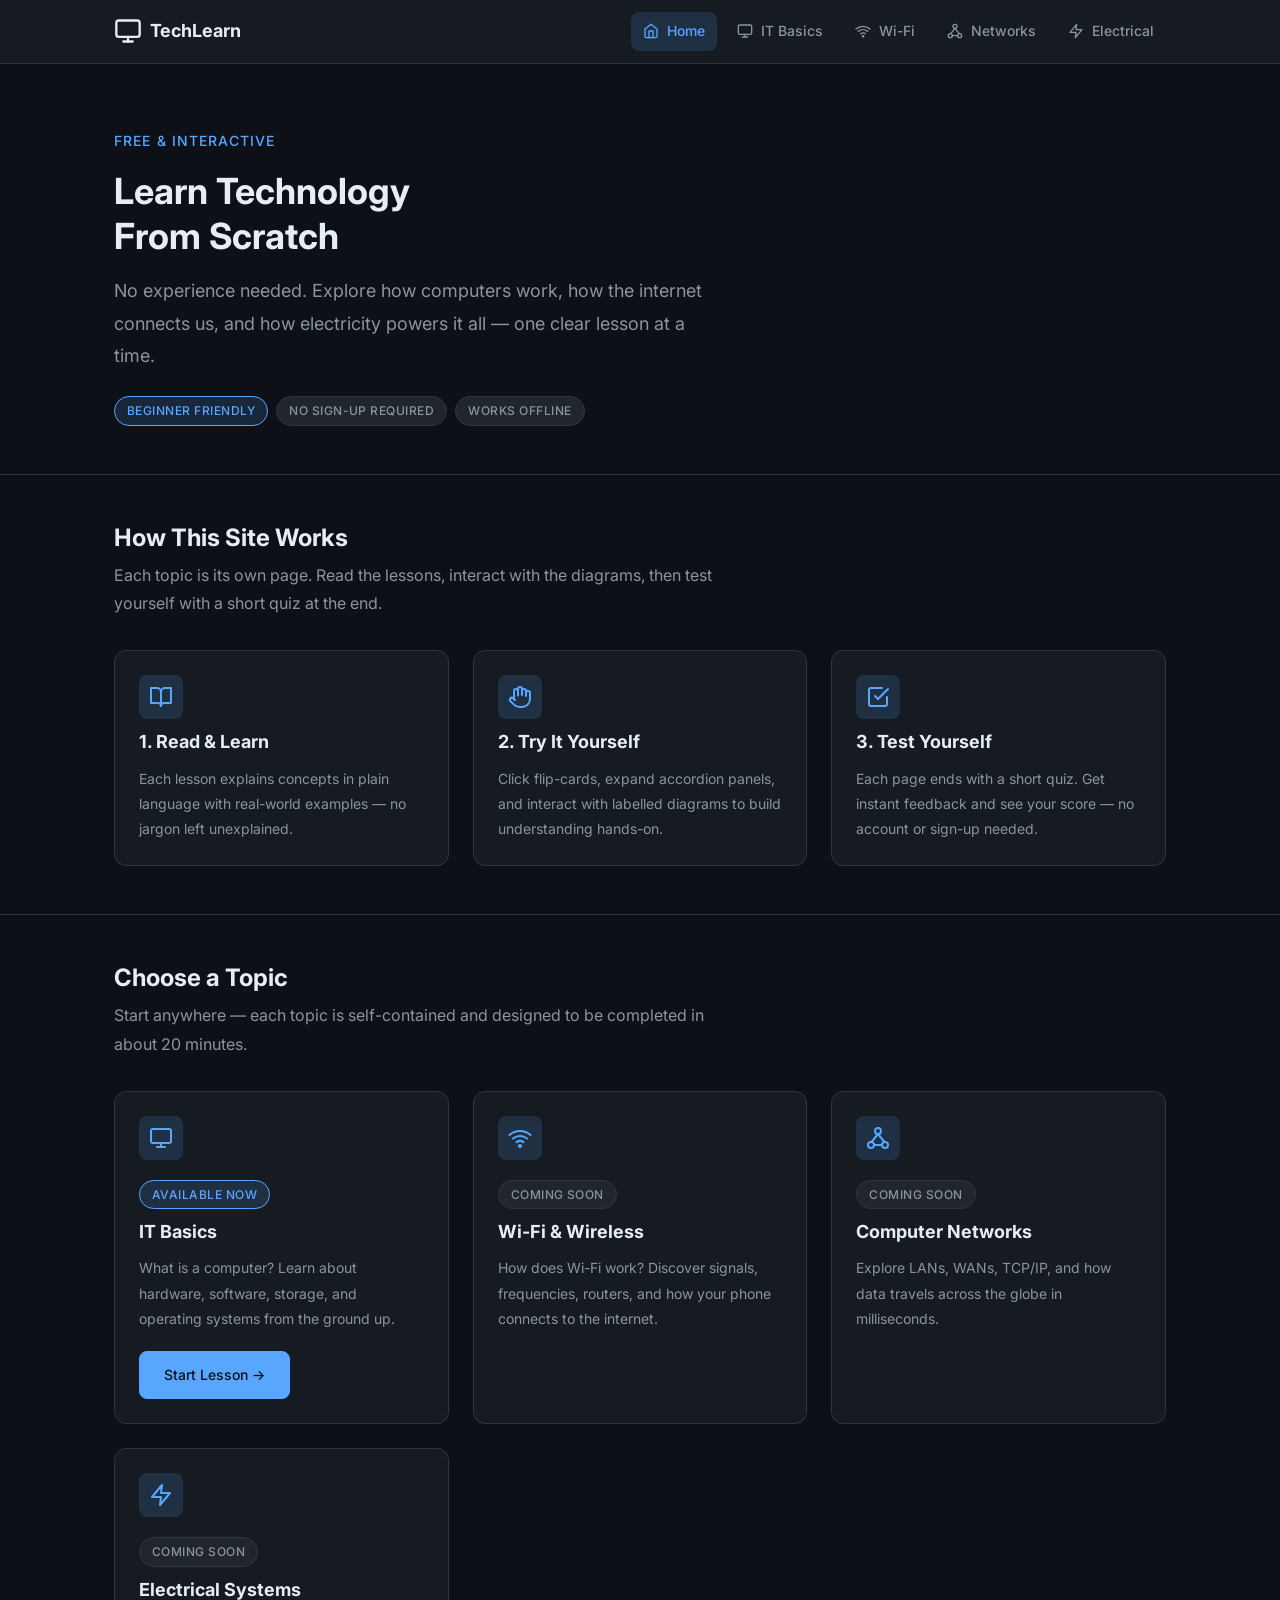
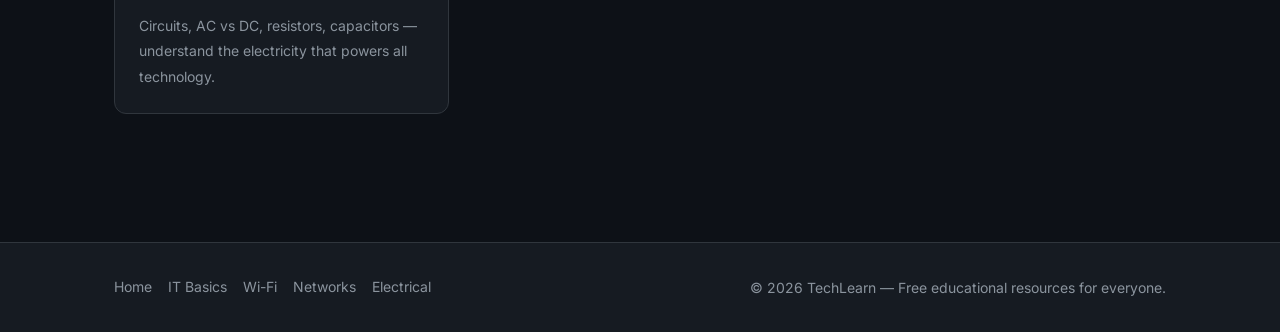
==== commit b6f6cd89: "update 4" ====
--- a/index.html
+++ b/index.html
@@ -16,6 +16,9 @@
 </head>
 
 <body>
+
+  <!-- Skip link — first focusable element; lets keyboard users jump past nav (WCAG 2.4.1) -->
+  <a href="#main-content" class="skip-link">Skip to main content</a>
 
   <!-- =========================================================
        NAVIGATION
@@ -123,7 +126,7 @@
 
   <!-- Mobile dropdown menu -->
   <div class="nav-mobile-menu" id="nav-mobile-menu" role="dialog"
-       aria-label="Navigation menu">
+       aria-modal="true" aria-label="Navigation menu">
     <a href="index.html">
       <svg aria-hidden="true" xmlns="http://www.w3.org/2000/svg"
            viewBox="0 0 24 24" fill="none"
--- a/css/global.css
+++ b/css/global.css
@@ -251,3 +251,25 @@
 .mt-auto { margin-top: auto; }
 .mb-4    { margin-bottom: var(--space-4); }
 .mb-8    { margin-bottom: var(--space-8); }
+
+/* Skip-to-content link (WCAG 2.4.1)
+   Visually hidden until focused — lets keyboard users jump past the nav */
+.skip-link {
+  position: absolute;
+  top: -100%;          /* off-screen by default */
+  left: var(--space-4);
+  z-index: 200;        /* above the sticky nav */
+  padding: var(--space-2) var(--space-5);
+  background-color: var(--color-accent);
+  color: #0d1117;
+  font-weight: var(--weight-bold);
+  font-size: var(--text-sm);
+  border-radius: var(--radius-md);
+  text-decoration: none;
+  transition: top var(--transition-fast);
+}
+
+/* Becomes visible when keyboard-focused */
+.skip-link:focus {
+  top: var(--space-2);
+}
--- a/css/layout.css
+++ b/css/layout.css
@@ -302,7 +302,7 @@
 
 .footer-copy {
   font-size: var(--text-sm);
-  color: var(--color-text-muted);
+  color: var(--color-text-secondary); /* muted failed AA contrast; secondary = 5.6:1 ✓ */
 }
 
 /* -------------------------------------------------------------
--- a/css/components.css
+++ b/css/components.css
@@ -272,7 +272,7 @@
 
 .flip-card__hint {
   font-size: var(--text-xs);
-  color: var(--color-text-muted);
+  color: var(--color-text-secondary); /* muted failed AA contrast; secondary = 5.7:1 ✓ */
 }
 
 /* -------------------------------------------------------------
@@ -358,7 +358,7 @@
 .quiz-counter {
   font-size: var(--text-xs);
   font-weight: var(--weight-medium);
-  color: var(--color-text-muted);
+  color: var(--color-text-secondary); /* muted failed AA contrast; secondary = 5.7:1 ✓ */
   letter-spacing: 0.06em;
   text-transform: uppercase;
 }
@@ -594,3 +594,86 @@
   color: var(--color-text-secondary);
   line-height: var(--leading-loose);
 }
+
+/* -------------------------------------------------------------
+   8. COMPARISON TABLE
+   Used on the Wi-Fi page (frequency band comparison) and any
+   other page that needs a simple styled data table.
+   ------------------------------------------------------------- */
+.compare-table {
+  width: 100%;
+  border-collapse: collapse;
+  font-size: var(--text-sm);
+  background-color: var(--color-bg-secondary);
+  border-radius: var(--radius-lg);
+  overflow: hidden;         /* keeps border-radius on the table */
+  border: 1px solid var(--color-border);
+}
+
+.compare-table th,
+.compare-table td {
+  padding: var(--space-3) var(--space-5);
+  text-align: left;
+  border-bottom: 1px solid var(--color-border);
+}
+
+.compare-table th {
+  background-color: var(--color-bg-tertiary);
+  color: var(--color-text-secondary);
+  font-weight: var(--weight-medium);
+  font-size: var(--text-xs);
+  text-transform: uppercase;
+  letter-spacing: 0.06em;
+}
+
+.compare-table td {
+  color: var(--color-text-primary);
+  line-height: var(--leading-loose);
+}
+
+/* Remove bottom border on last row */
+.compare-table tbody tr:last-child td {
+  border-bottom: none;
+}
+
+/* Subtle hover highlight on rows */
+.compare-table tbody tr:hover td {
+  background-color: var(--color-bg-tertiary);
+}
+
+/* -------------------------------------------------------------
+   9. RESPONSIVE OVERRIDES (mobile-specific component tweaks)
+   These refine component behaviour on narrow viewports.
+   General layout breakpoints live in layout.css.
+   ------------------------------------------------------------- */
+
+/* Below 480px: collapse flip-grid to single column so cards are
+   not too narrow to read comfortably */
+@media (max-width: 480px) {
+  .flip-grid {
+    grid-template-columns: 1fr;
+  }
+
+  /* Give flip cards a bit more height when full-width on mobile */
+  .flip-card {
+    height: 160px;
+  }
+}
+
+/* Below 480px: tighten quiz block padding */
+@media (max-width: 480px) {
+  .quiz-block {
+    padding: var(--space-4);
+  }
+
+  .quiz-option {
+    padding: var(--space-3);
+  }
+}
+
+/* Below 640px: reduce card-grid minimum so cards stack sooner */
+@media (max-width: 640px) {
+  .card-grid {
+    grid-template-columns: 1fr;
+  }
+}
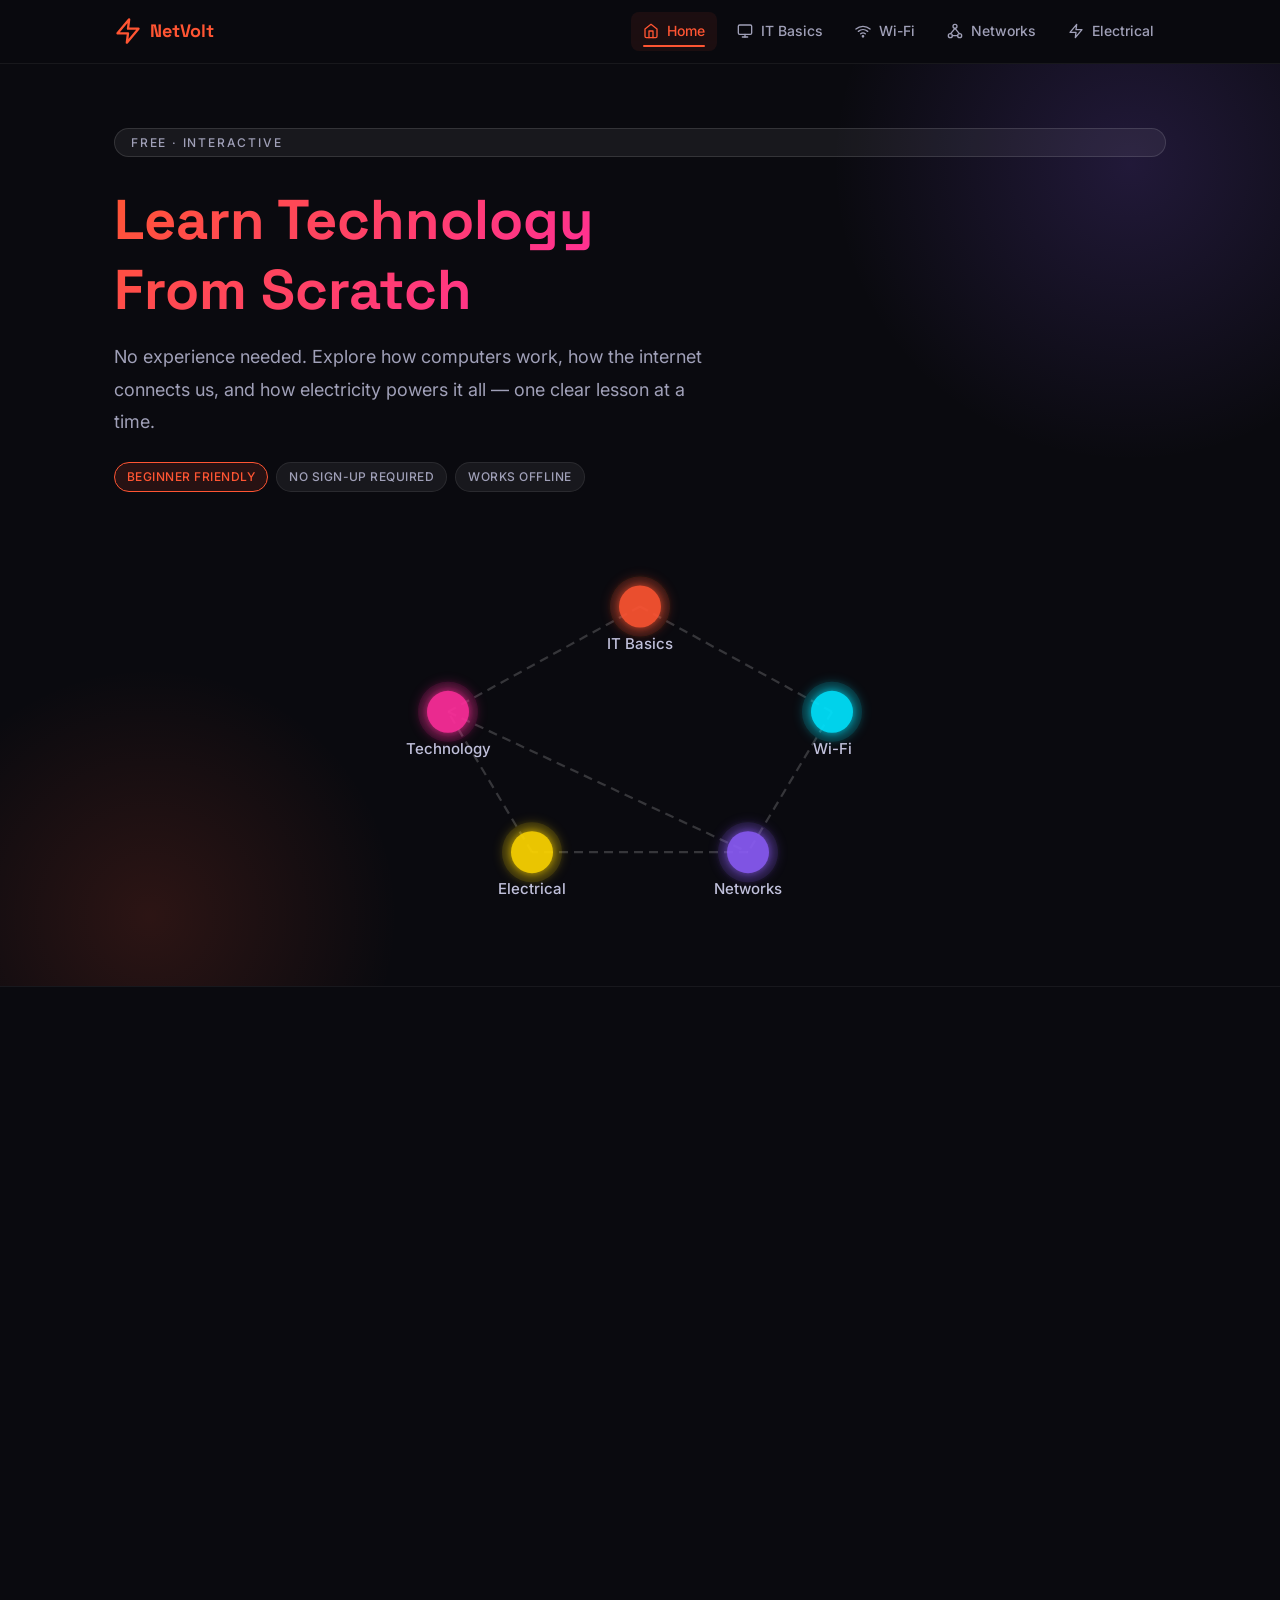
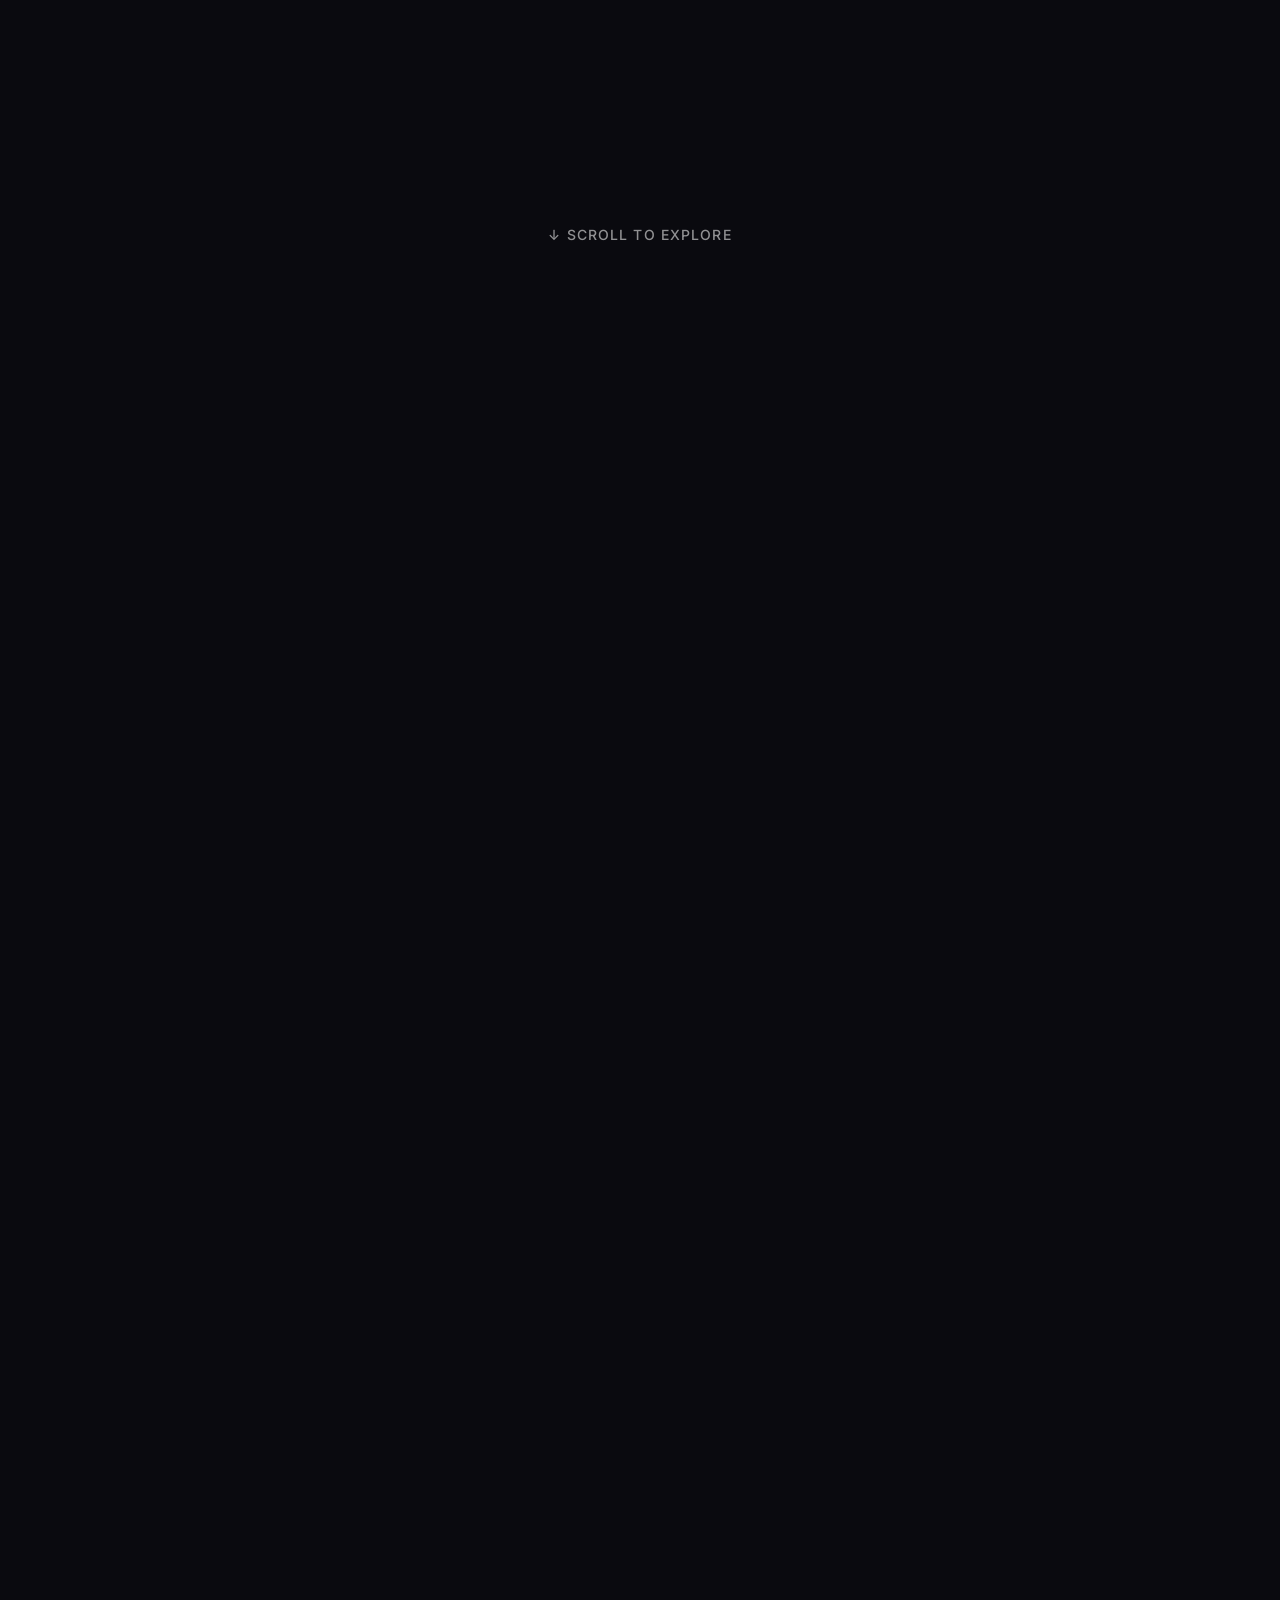
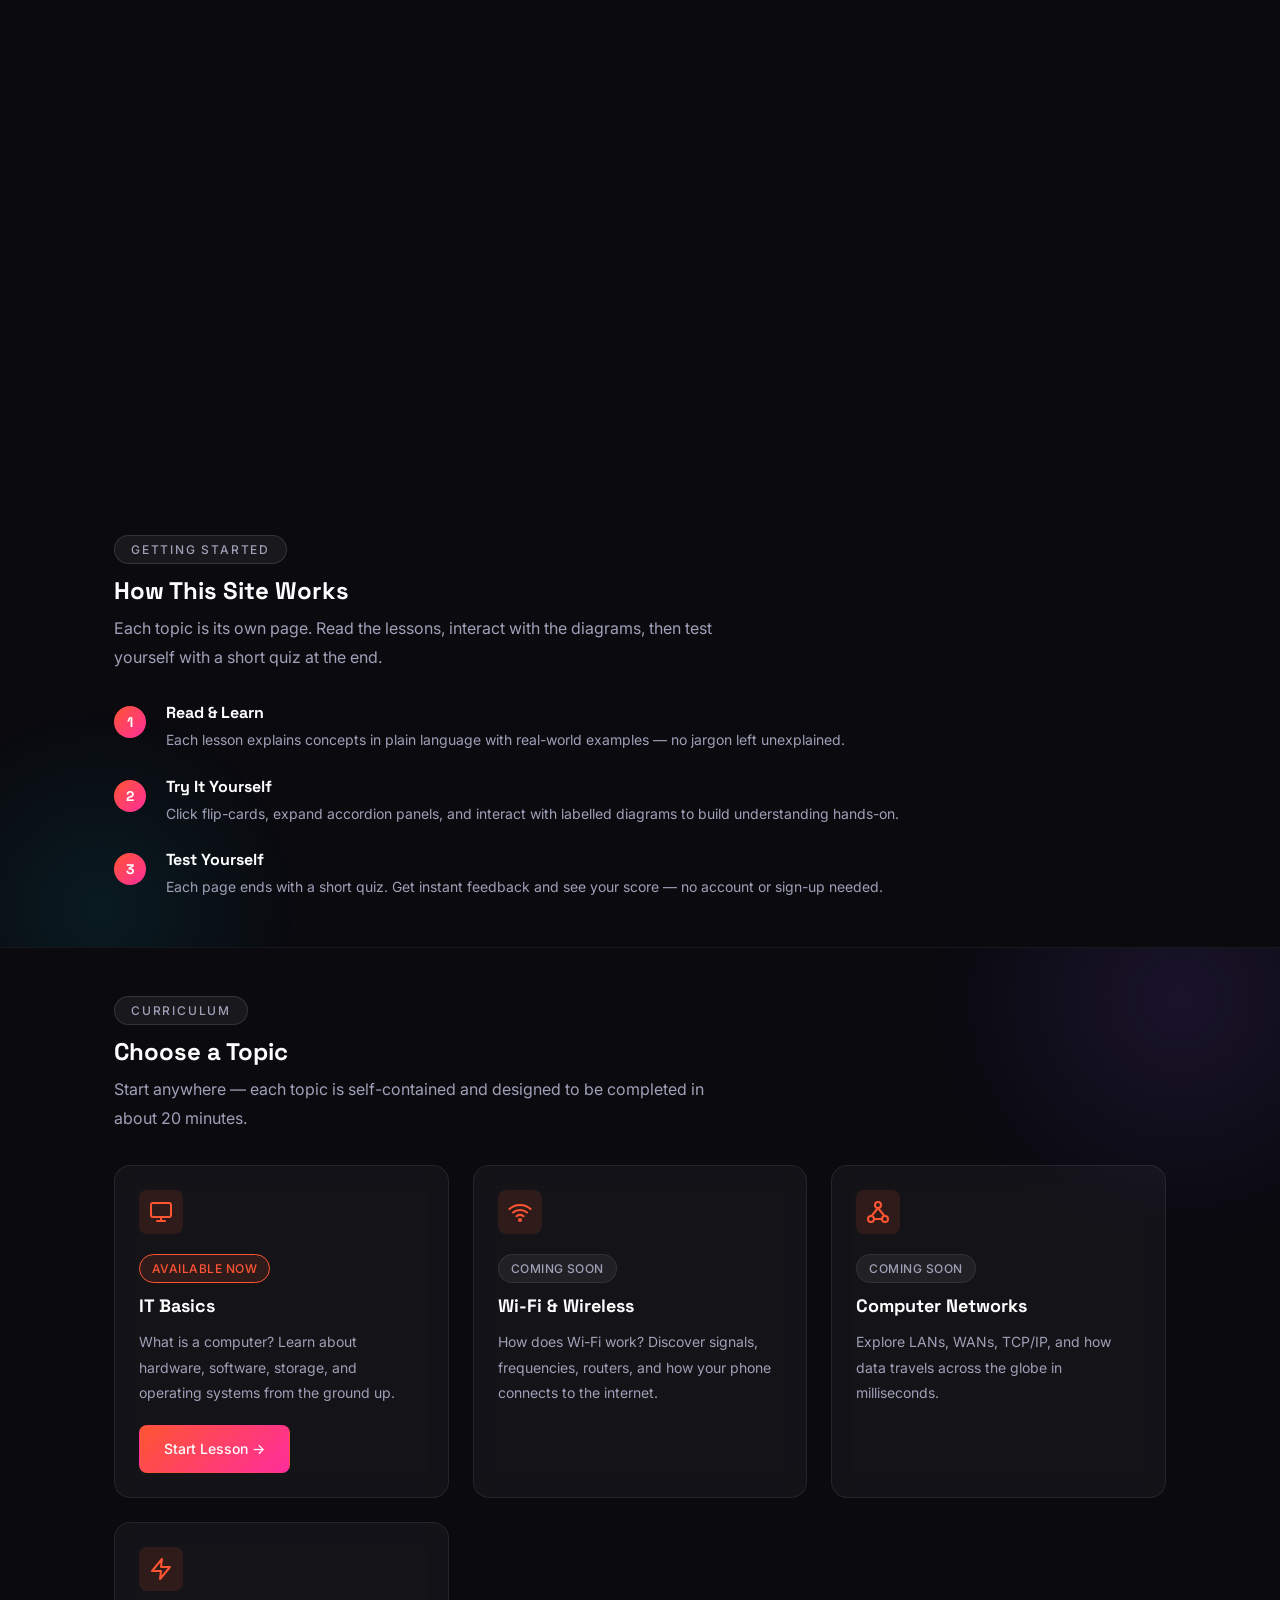
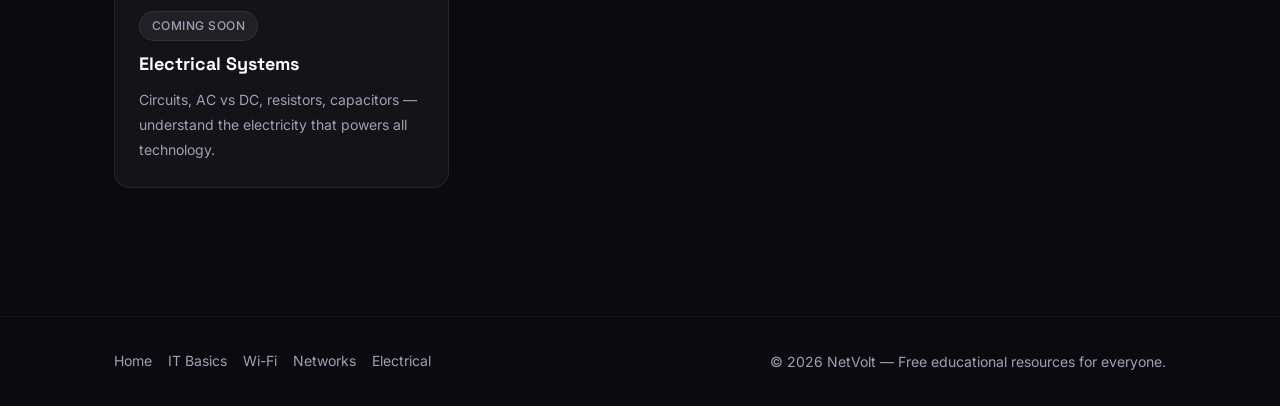
==== commit 25bd4b75: "Change All UI" ====
--- a/index.html
+++ b/index.html
@@ -2,12 +2,11 @@
 <html lang="en">
 <head>
   <meta charset="UTF-8" />
-  <!-- Tells mobile browsers to use the device width, not zoom out -->
   <meta name="viewport" content="width=device-width, initial-scale=1.0" />
   <meta name="description"
-        content="TechLearn — interactive lessons on IT basics, Wi-Fi, computer networks, and electrical systems. Designed for total beginners." />
-
-  <title>TechLearn — Learn Technology From Scratch</title>
+        content="NetVolt — interactive lessons on IT basics, Wi-Fi, computer networks, and electrical systems. Designed for total beginners." />
+
+  <title>NetVolt — Learn Technology From Scratch</title>
 
   <!-- Stylesheets: global tokens first, then layout, then components -->
   <link rel="stylesheet" href="css/global.css" />
@@ -17,7 +16,7 @@
 
 <body>
 
-  <!-- Skip link — first focusable element; lets keyboard users jump past nav (WCAG 2.4.1) -->
+  <!-- Skip link — WCAG 2.4.1 -->
   <a href="#main-content" class="skip-link">Skip to main content</a>
 
   <!-- =========================================================
@@ -26,18 +25,15 @@
   <nav class="site-nav" aria-label="Main navigation">
     <div class="container">
 
-      <!-- Logo -->
-      <a href="index.html" class="nav-logo" aria-label="TechLearn home">
-        <!-- Monitor / screen icon -->
+      <!-- Logo — NetVolt in Space Grotesk, coral -->
+      <a href="index.html" class="nav-logo" aria-label="NetVolt home">
         <svg aria-hidden="true" xmlns="http://www.w3.org/2000/svg"
              viewBox="0 0 24 24" fill="none"
              stroke="currentColor" stroke-width="2"
              stroke-linecap="round" stroke-linejoin="round">
-          <rect x="2" y="3" width="20" height="14" rx="2"/>
-          <line x1="8" y1="21" x2="16" y2="21"/>
-          <line x1="12" y1="17" x2="12" y2="21"/>
+          <polygon points="13 2 3 14 12 14 11 22 21 10 12 10 13 2"/>
         </svg>
-        TechLearn
+        NetVolt
       </a>
 
       <!-- Desktop nav links -->
@@ -124,7 +120,7 @@
     </div>
   </nav>
 
-  <!-- Mobile dropdown menu -->
+  <!-- Mobile slide-in drawer -->
   <div class="nav-mobile-menu" id="nav-mobile-menu" role="dialog"
        aria-modal="true" aria-label="Navigation menu">
     <a href="index.html">
@@ -190,10 +186,12 @@
        ========================================================= -->
   <main class="site-main" id="main-content">
 
-    <!-- Hero Section -->
+    <!-- -------------------------------------------------------
+         HERO SECTION
+    ------------------------------------------------------------ -->
     <section class="page-hero" aria-labelledby="hero-title">
       <div class="container">
-        <p class="page-hero__eyebrow">Free &amp; Interactive</p>
+        <span class="label-tag">FREE &middot; INTERACTIVE</span>
         <h1 class="page-hero__title" id="hero-title">
           Learn Technology<br />From Scratch
         </h1>
@@ -207,83 +205,91 @@
           <span class="badge badge-neutral">No Sign-up Required</span>
           <span class="badge badge-neutral">Works Offline</span>
         </div>
+
+        <!-- Overview node diagram — shows how the topics connect -->
+        <div id="homepage-diagram" style="margin-top: var(--space-10);"
+             aria-label="Diagram showing the five learning topics and how they connect">
+        </div>
       </div>
     </section>
 
-    <!-- How to Use This Site -->
+    <!-- -------------------------------------------------------
+         SCROLL VIDEO — scrub forward on scroll-down, reverse on scroll-up
+    ------------------------------------------------------------ -->
+    <section class="scroll-video-section" aria-label="Interactive scroll animation">
+      <div class="scroll-video-sticky">
+        <video
+          class="scroll-video-el"
+          src="assets/scroll-intro.mp4"
+          muted
+          preload="auto"
+          playsinline
+          aria-hidden="true"
+        ></video>
+        <div class="scroll-video-overlay">
+          <span class="scroll-video-hint" aria-hidden="true">↓ Scroll to explore</span>
+        </div>
+      </div>
+    </section>
+
+    <!-- -------------------------------------------------------
+         HOW THIS SITE WORKS
+    ------------------------------------------------------------ -->
     <section class="content-section" aria-labelledby="how-title">
       <div class="container">
+        <span class="label-tag">GETTING STARTED</span>
         <h2 class="section-title" id="how-title">How This Site Works</h2>
         <p class="section-subtitle">
           Each topic is its own page. Read the lessons, interact with the
           diagrams, then test yourself with a short quiz at the end.
         </p>
 
-        <div class="card-grid" style="margin-top: var(--space-6);">
-
-          <div class="card">
-            <div class="card__icon">
-              <!-- Book icon -->
-              <svg aria-hidden="true" xmlns="http://www.w3.org/2000/svg"
-                   viewBox="0 0 24 24" fill="none"
-                   stroke="currentColor" stroke-width="2"
-                   stroke-linecap="round" stroke-linejoin="round">
-                <path d="M2 3h6a4 4 0 0 1 4 4v14a3 3 0 0 0-3-3H2z"/>
-                <path d="M22 3h-6a4 4 0 0 0-4 4v14a3 3 0 0 1 3-3h7z"/>
-              </svg>
-            </div>
-            <h3 class="card__title">1. Read &amp; Learn</h3>
-            <p class="card__body">
-              Each lesson explains concepts in plain language with real-world
-              examples — no jargon left unexplained.
-            </p>
-          </div>
-
-          <div class="card">
-            <div class="card__icon">
-              <!-- Hand / click icon -->
-              <svg aria-hidden="true" xmlns="http://www.w3.org/2000/svg"
-                   viewBox="0 0 24 24" fill="none"
-                   stroke="currentColor" stroke-width="2"
-                   stroke-linecap="round" stroke-linejoin="round">
-                <path d="M18 11V6a2 2 0 0 0-2-2 2 2 0 0 0-2 2"/>
-                <path d="M14 10V4a2 2 0 0 0-2-2 2 2 0 0 0-2 2v2"/>
-                <path d="M10 10.5V6a2 2 0 0 0-2-2 2 2 0 0 0-2 2v8"/>
-                <path d="M18 8a2 2 0 1 1 4 0v6a8 8 0 0 1-8 8h-2c-2.8 0-4.5-.86-5.99-2.34l-3.6-3.6a2 2 0 0 1 2.83-2.82L7 15"/>
-              </svg>
-            </div>
-            <h3 class="card__title">2. Try It Yourself</h3>
-            <p class="card__body">
-              Click flip-cards, expand accordion panels, and interact with
-              labelled diagrams to build understanding hands-on.
-            </p>
-          </div>
-
-          <div class="card">
-            <div class="card__icon">
-              <!-- Check / quiz icon -->
-              <svg aria-hidden="true" xmlns="http://www.w3.org/2000/svg"
-                   viewBox="0 0 24 24" fill="none"
-                   stroke="currentColor" stroke-width="2"
-                   stroke-linecap="round" stroke-linejoin="round">
-                <path d="M9 11l3 3L22 4"/>
-                <path d="M21 12v7a2 2 0 0 1-2 2H5a2 2 0 0 1-2-2V5a2 2 0 0 1 2-2h11"/>
-              </svg>
-            </div>
-            <h3 class="card__title">3. Test Yourself</h3>
-            <p class="card__body">
-              Each page ends with a short quiz. Get instant feedback and see
-              your score — no account or sign-up needed.
-            </p>
-          </div>
-
-        </div>
+        <!-- Step list — animates in on scroll -->
+        <ol class="step-list" style="margin-top: var(--space-8);" aria-label="Three steps to learning">
+
+          <li class="step-item">
+            <div class="step-number" aria-hidden="true">1</div>
+            <div class="step-content">
+              <p class="step-title">Read &amp; Learn</p>
+              <p class="step-subtitle">
+                Each lesson explains concepts in plain language with real-world
+                examples — no jargon left unexplained.
+              </p>
+            </div>
+          </li>
+
+          <li class="step-item">
+            <div class="step-number" aria-hidden="true">2</div>
+            <div class="step-content">
+              <p class="step-title">Try It Yourself</p>
+              <p class="step-subtitle">
+                Click flip-cards, expand accordion panels, and interact with
+                labelled diagrams to build understanding hands-on.
+              </p>
+            </div>
+          </li>
+
+          <li class="step-item">
+            <div class="step-number" aria-hidden="true">3</div>
+            <div class="step-content">
+              <p class="step-title">Test Yourself</p>
+              <p class="step-subtitle">
+                Each page ends with a short quiz. Get instant feedback and see
+                your score — no account or sign-up needed.
+              </p>
+            </div>
+          </li>
+
+        </ol>
       </div>
     </section>
 
-    <!-- Topic Cards -->
+    <!-- -------------------------------------------------------
+         TOPIC CARDS
+    ------------------------------------------------------------ -->
     <section class="content-section" aria-labelledby="topics-title">
       <div class="container">
+        <span class="label-tag">CURRICULUM</span>
         <h2 class="section-title" id="topics-title">Choose a Topic</h2>
         <p class="section-subtitle">
           Start anywhere — each topic is self-contained and designed to be
@@ -407,13 +413,41 @@
         <a href="pages/electrical-systems.html">Electrical</a>
       </nav>
       <p class="footer-copy">
-        &copy; 2026 TechLearn &mdash; Free educational resources for everyone.
+        &copy; 2026 NetVolt &mdash; Free educational resources for everyone.
       </p>
     </div>
   </footer>
 
-  <!-- Scripts loaded at the end so HTML is parsed before JS runs -->
+  <!-- Scripts at end so HTML is parsed before JS runs -->
   <script src="js/nav.js"></script>
+  <script src="js/interactions.js"></script>
+
+  <!-- Node diagram data for the homepage overview -->
+  <script>
+    /* Five topic nodes arranged in a loose network layout.
+       x/y are percentage positions within the SVG viewBox. */
+    var HOME_NODES = [
+      { id: 'it',          label: 'IT Basics',   x: 50,  y: 15,  color: '#ff5533' },
+      { id: 'wifi',        label: 'Wi-Fi',        x: 82,  y: 42,  color: '#00e5ff' },
+      { id: 'networks',    label: 'Networks',     x: 68,  y: 78,  color: '#8b5cf6' },
+      { id: 'electrical',  label: 'Electrical',   x: 32,  y: 78,  color: '#ffd700' },
+      { id: 'overview',    label: 'Technology',   x: 18,  y: 42,  color: '#ff2d9b' }
+    ];
+
+    var HOME_EDGES = [
+      ['overview', 'it'],
+      ['it',       'wifi'],
+      ['wifi',     'networks'],
+      ['networks', 'electrical'],
+      ['electrical','overview'],
+      ['overview', 'networks']
+    ];
+
+    /* Runs after DOMContentLoaded because interactions.js is deferred */
+    document.addEventListener('DOMContentLoaded', function () {
+      initNodeDiagram('homepage-diagram', HOME_NODES, HOME_EDGES);
+    });
+  </script>
 
 </body>
 </html>
--- a/css/global.css
+++ b/css/global.css
@@ -1,105 +1,116 @@
 /* =============================================================
    global.css
-   Purpose: CSS custom properties (design tokens), a minimal
-   reset, and base typography for the entire site.
-   All other CSS files import values from here via var().
+   Purpose: CSS custom properties (design tokens), minimal reset,
+   base typography, utility classes, label-tag, step-list, and
+   button overrides for the cinematic dark-mode visual system.
    ============================================================= */
 
 /* -------------------------------------------------------------
    1. DESIGN TOKENS
-   These variables are the single source of truth for colors,
-   fonts, spacing, and border-radius across every page.
    ------------------------------------------------------------- */
 :root {
-  /* -- Colour palette: dark-mode first ------------------------ */
-  --color-bg-primary:    #0d1117;   /* main page background     */
-  --color-bg-secondary:  #161b22;   /* cards, nav, sidebar      */
-  --color-bg-tertiary:   #21262d;   /* hover states, dividers   */
-
-  --color-accent:        #58a6ff;   /* primary interactive blue */
-  --color-accent-hover:  #79b8ff;   /* lighter on hover         */
-  --color-accent-glow:   rgba(88, 166, 255, 0.15); /* subtle glow  */
-
-  --color-success:       #3fb950;   /* correct answer / ok      */
-  --color-warning:       #d29922;   /* caution notices          */
-  --color-danger:        #f85149;   /* wrong answer / error     */
-
-  --color-text-primary:  #e6edf3;   /* body copy                */
-  --color-text-secondary:#8b949e;   /* captions, meta info      */
-  --color-text-muted:    #484f58;   /* placeholder, disabled    */
-
-  --color-border:        #30363d;   /* card and section borders */
-
-  /* -- Typography -------------------------------------------- */
-  --font-heading: 'Inter', system-ui, sans-serif;
+  /* -- Background ------------------------------------------- */
+  --color-bg-primary:   #0a0a0f;   /* deepest page background    */
+  --color-bg-secondary: #0d0d1a;   /* cards, nav, elevated areas */
+  --color-bg-tertiary:  #141428;   /* hover states, dividers     */
+
+  /* -- Accent palette --------------------------------------- */
+  --color-coral:   #ff5533;
+  --color-cyan:    #00e5ff;
+  --color-magenta: #ff2d9b;
+  --color-gold:    #ffd700;
+  --color-purple:  #8b5cf6;
+
+  /* Backwards-compat alias so existing code still compiles   */
+  --color-accent:       var(--color-coral);
+  --color-accent-hover: #ff7755;
+  --color-accent-glow:  rgba(255, 85, 51, 0.15);
+
+  /* -- Semantic colours ------------------------------------- */
+  --color-success: #3fb950;
+  --color-warning: #ffd700;
+  --color-danger:  #f85149;
+
+  /* -- Text ------------------------------------------------- */
+  --color-text-primary:   #ffffff;
+  --color-text-secondary: #a0a0b8;   /* muted — 4.6:1 on #0a0a0f ✓ */
+  --color-text-subtle:    #e0e0ff;
+
+  /* -- Borders ---------------------------------------------- */
+  --color-border: rgba(255, 255, 255, 0.08);
+
+  /* -- Typography ------------------------------------------- */
+  --font-heading: 'Space Grotesk', system-ui, sans-serif;
   --font-body:    'Inter', system-ui, sans-serif;
   --font-mono:    'Fira Code', 'Courier New', monospace;
 
-  --text-xs:   0.75rem;    /* 12px */
-  --text-sm:   0.875rem;   /* 14px */
-  --text-base: 1rem;       /* 16px */
-  --text-lg:   1.125rem;   /* 18px */
-  --text-xl:   1.25rem;    /* 20px */
-  --text-2xl:  1.5rem;     /* 24px */
-  --text-3xl:  1.875rem;   /* 30px */
-  --text-4xl:  2.25rem;    /* 36px */
+  --text-xs:   0.75rem;
+  --text-sm:   0.875rem;
+  --text-base: 1rem;
+  --text-lg:   1.125rem;
+  --text-xl:   1.25rem;
+  --text-2xl:  1.5rem;
+  --text-3xl:  1.875rem;
+  --text-4xl:  2.25rem;
 
   --weight-normal: 400;
   --weight-medium: 500;
   --weight-bold:   700;
+  --weight-black:  900;
 
   --leading-tight:  1.25;
   --leading-normal: 1.6;
   --leading-loose:  1.8;
 
-  /* -- Spacing scale (multiples of 4px) ---------------------- */
-  --space-1:  0.25rem;   /*  4px */
-  --space-2:  0.5rem;    /*  8px */
-  --space-3:  0.75rem;   /* 12px */
-  --space-4:  1rem;      /* 16px */
-  --space-5:  1.25rem;   /* 20px */
-  --space-6:  1.5rem;    /* 24px */
-  --space-8:  2rem;      /* 32px */
-  --space-10: 2.5rem;    /* 40px */
-  --space-12: 3rem;      /* 48px */
-  --space-16: 4rem;      /* 64px */
-  --space-20: 5rem;      /* 80px */
-
-  /* -- Borders & shadows ------------------------------------- */
-  --radius-sm:  4px;
-  --radius-md:  8px;
-  --radius-lg:  12px;
-  --radius-xl:  20px;
+  /* -- Spacing (4px grid) ----------------------------------- */
+  --space-1:  0.25rem;
+  --space-2:  0.5rem;
+  --space-3:  0.75rem;
+  --space-4:  1rem;
+  --space-5:  1.25rem;
+  --space-6:  1.5rem;
+  --space-8:  2rem;
+  --space-10: 2.5rem;
+  --space-12: 3rem;
+  --space-16: 4rem;
+  --space-20: 5rem;
+
+  /* -- Borders & shadows ------------------------------------ */
+  --radius-sm:   4px;
+  --radius-md:   8px;
+  --radius-lg:   16px;   /* cards use 16px per spec             */
+  --radius-xl:   20px;
   --radius-full: 9999px;
 
-  --shadow-sm: 0 1px 3px rgba(0,0,0,0.4);
-  --shadow-md: 0 4px 12px rgba(0,0,0,0.5);
-  --shadow-lg: 0 8px 24px rgba(0,0,0,0.6);
-
-  /* -- Transitions ------------------------------------------- */
+  --shadow-sm: 0 1px 3px  rgba(0,0,0,0.6);
+  --shadow-md: 0 4px 12px rgba(0,0,0,0.7);
+  --shadow-lg: 0 8px 32px rgba(0,0,0,0.8);
+
+  /* -- Transitions ------------------------------------------ */
   --transition-fast:   150ms ease;
   --transition-normal: 250ms ease;
   --transition-slow:   400ms ease;
 
-  /* -- Layout ------------------------------------------------ */
-  --max-width: 1100px;   /* maximum content width             */
-  --nav-height: 64px;    /* used to offset sticky-nav padding */
+  /* -- Layout ----------------------------------------------- */
+  --max-width:  1100px;
+  --nav-height: 64px;
+
+  /* -- Gradient definition (reused on headings + buttons) --- */
+  --gradient-hero: linear-gradient(135deg, var(--color-coral) 0%, var(--color-magenta) 50%, var(--color-purple) 100%);
+  --gradient-btn:  linear-gradient(135deg, var(--color-coral), var(--color-magenta));
 }
 
 /* -------------------------------------------------------------
    2. MINIMAL RESET
-   Removes browser inconsistencies without nuking everything.
    ------------------------------------------------------------- */
 *, *::before, *::after {
-  box-sizing: border-box;  /* padding/border included in width */
+  box-sizing: border-box;
   margin: 0;
   padding: 0;
 }
 
 html {
-  /* Smooth scrolling for anchor links */
   scroll-behavior: smooth;
-  /* Prevent font size inflation on mobile after orientation change */
   -webkit-text-size-adjust: 100%;
 }
 
@@ -112,95 +123,78 @@
   min-height: 100vh;
 }
 
-/* Remove list styles when a <ul>/<ol> is inside a nav or has
-   a role — keeps semantic HTML without bullet-point noise */
-nav ul,
-nav ol,
-[role="list"] {
-  list-style: none;
-}
-
-/* Make images responsive and block by default */
-img,
-svg {
-  display: block;
-  max-width: 100%;
-}
-
-/* Inherit fonts for form elements (browsers reset these) */
-input,
-button,
-textarea,
-select {
-  font: inherit;
-}
-
-/* Remove default button appearance */
-button {
-  cursor: pointer;
-  border: none;
-  background: none;
-}
-
-/* Prevent overly long words from overflowing narrow containers */
-p, h1, h2, h3, h4, h5, h6 {
-  overflow-wrap: break-word;
-}
+nav ul, nav ol, [role="list"] { list-style: none; }
+
+img, svg { display: block; max-width: 100%; }
+
+input, button, textarea, select { font: inherit; }
+
+button { cursor: pointer; border: none; background: none; }
+
+p, h1, h2, h3, h4, h5, h6 { overflow-wrap: break-word; }
 
 /* -------------------------------------------------------------
    3. BASE TYPOGRAPHY
-   Heading sizes and line-heights for consistent rhythm.
    ------------------------------------------------------------- */
 h1, h2, h3, h4, h5, h6 {
   font-family: var(--font-heading);
-  font-weight: var(--weight-bold);
+  font-weight: var(--weight-black);
   line-height: var(--leading-tight);
   color: var(--color-text-primary);
 }
 
-h1 { font-size: var(--text-4xl); }
-h2 { font-size: var(--text-3xl); }
+/* Gradient text for page-level headings — applied via .heading-gradient */
+.heading-gradient {
+  background: var(--gradient-hero);
+  -webkit-background-clip: text;
+  -webkit-text-fill-color: transparent;
+  background-clip: text;
+  /* Fallback for browsers without background-clip:text support */
+  color: var(--color-text-primary);
+}
+
+h1 { font-size: clamp(var(--text-3xl), 6vw, 3.5rem); }
+h2 { font-size: clamp(var(--text-2xl), 4vw, var(--text-3xl)); }
 h3 { font-size: var(--text-2xl); }
 h4 { font-size: var(--text-xl);  }
 h5 { font-size: var(--text-lg);  }
 h6 { font-size: var(--text-base);}
 
 p {
+  font-family: var(--font-body);
+  font-weight: var(--weight-normal);
   line-height: var(--leading-loose);
   color: var(--color-text-primary);
-  max-width: 68ch; /* ~optimal reading width */
+  max-width: 68ch;
 }
 
 a {
-  color: var(--color-accent);
+  color: var(--color-coral);
   text-decoration: none;
   transition: color var(--transition-fast);
 }
 
-a:hover,
-a:focus-visible {
+a:hover, a:focus-visible {
   color: var(--color-accent-hover);
   text-decoration: underline;
 }
 
-/* Visible focus ring for keyboard users (WCAG 2.1 AA) */
+/* Keyboard focus ring (WCAG 2.1 AA) */
 :focus-visible {
-  outline: 2px solid var(--color-accent);
+  outline: 2px solid var(--color-coral);
   outline-offset: 3px;
   border-radius: var(--radius-sm);
 }
 
-/* Inline code snippets */
 code {
   font-family: var(--font-mono);
   font-size: 0.9em;
   background-color: var(--color-bg-tertiary);
-  color: var(--color-accent-hover);
+  color: var(--color-cyan);
   padding: 0.1em 0.4em;
   border-radius: var(--radius-sm);
 }
 
-/* Horizontal rule */
 hr {
   border: none;
   border-top: 1px solid var(--color-border);
@@ -209,67 +203,247 @@
 
 /* -------------------------------------------------------------
    4. UTILITY CLASSES
-   Small, single-purpose helpers used throughout all pages.
-   ------------------------------------------------------------- */
-
-/* Visually hide an element but keep it accessible to screen readers */
+   ------------------------------------------------------------- */
 .sr-only {
   position: absolute;
-  width: 1px;
-  height: 1px;
-  padding: 0;
-  margin: -1px;
+  width: 1px; height: 1px;
+  padding: 0; margin: -1px;
   overflow: hidden;
   clip: rect(0,0,0,0);
   white-space: nowrap;
   border: 0;
 }
 
-/* Constrain content width and centre it */
 .container {
   width: 100%;
   max-width: var(--max-width);
-  margin-inline: auto;           /* shorthand for left+right auto */
+  margin-inline: auto;
   padding-inline: var(--space-6);
 }
 
-/* Simple flex row helper */
 .flex { display: flex; }
-.flex-center {
+.flex-center { display: flex; align-items: center; justify-content: center; }
+
+.text-accent   { color: var(--color-coral); }
+.text-muted    { color: var(--color-text-secondary); }
+.text-success  { color: var(--color-success); }
+.text-danger   { color: var(--color-danger); }
+
+.mt-auto { margin-top: auto; }
+.mb-4    { margin-bottom: var(--space-4); }
+.mb-8    { margin-bottom: var(--space-8); }
+
+/* Skip-to-content (WCAG 2.4.1) */
+.skip-link {
+  position: absolute;
+  top: -100%;
+  left: var(--space-4);
+  z-index: 200;
+  padding: var(--space-2) var(--space-5);
+  background: var(--gradient-btn);
+  color: #fff;
+  font-weight: var(--weight-bold);
+  font-size: var(--text-sm);
+  border-radius: var(--radius-md);
+  text-decoration: none;
+  transition: top var(--transition-fast);
+}
+.skip-link:focus { top: var(--space-2); }
+
+/* -------------------------------------------------------------
+   5. LABEL TAG  — pill above section headings
+   Usage: <span class="label-tag">TOPIC · SUBTOPIC</span>
+   ------------------------------------------------------------- */
+.label-tag {
+  display: inline-flex;
+  align-items: center;
+  padding: var(--space-1) var(--space-4);
+  border-radius: var(--radius-full);
+  background: rgba(255, 255, 255, 0.06);
+  border: 1px solid rgba(255, 255, 255, 0.12);
+  font-family: var(--font-body);
+  font-size: 0.75rem;           /* 12px */
+  font-weight: var(--weight-medium);
+  letter-spacing: 0.15em;
+  text-transform: uppercase;
+  color: var(--color-text-secondary);
+  margin-bottom: var(--space-3);
+}
+
+/* -------------------------------------------------------------
+   6. STEP LIST  — numbered steps with scroll-in animation
+   Usage:
+     <ol class="step-list">
+       <li class="step-item">
+         <div class="step-number" aria-hidden="true">1</div>
+         <div class="step-content">
+           <p class="step-title">Title</p>
+           <p class="step-subtitle">Description</p>
+         </div>
+       </li>
+     </ol>
+   JS in interactions.js adds .step-visible via IntersectionObserver.
+   ------------------------------------------------------------- */
+.step-list {
+  list-style: none;
+  display: flex;
+  flex-direction: column;
+  gap: var(--space-6);
+}
+
+.step-item {
+  display: flex;
+  align-items: flex-start;
+  gap: var(--space-5);
+  /* Start hidden; JS adds .step-visible to trigger the animation */
+  opacity: 0;
+  transform: translateY(20px);
+  transition: opacity var(--transition-slow), transform var(--transition-slow);
+}
+
+.step-item.step-visible {
+  opacity: 1;
+  transform: translateY(0);
+}
+
+.step-number {
+  /* 32px colored circle */
+  flex-shrink: 0;
+  width: 32px;
+  height: 32px;
+  border-radius: var(--radius-full);
+  background: var(--gradient-btn);
+  color: #fff;
   display: flex;
   align-items: center;
   justify-content: center;
-}
-
-/* Text colour helpers */
-.text-accent   { color: var(--color-accent); }
-.text-muted    { color: var(--color-text-secondary); }
-.text-success  { color: var(--color-success); }
-.text-danger   { color: var(--color-danger); }
-
-/* Spacing helpers */
-.mt-auto { margin-top: auto; }
-.mb-4    { margin-bottom: var(--space-4); }
-.mb-8    { margin-bottom: var(--space-8); }
-
-/* Skip-to-content link (WCAG 2.4.1)
-   Visually hidden until focused — lets keyboard users jump past the nav */
-.skip-link {
-  position: absolute;
-  top: -100%;          /* off-screen by default */
-  left: var(--space-4);
-  z-index: 200;        /* above the sticky nav */
-  padding: var(--space-2) var(--space-5);
-  background-color: var(--color-accent);
-  color: #0d1117;
+  font-family: var(--font-heading);
+  font-size: var(--text-sm);
   font-weight: var(--weight-bold);
+  line-height: 1;
+  margin-top: 3px; /* optical alignment with text */
+}
+
+.step-content { display: flex; flex-direction: column; gap: var(--space-1); }
+
+.step-title {
+  font-family: var(--font-heading);
+  font-size: var(--text-base);
+  font-weight: var(--weight-bold);
+  color: var(--color-text-primary);
+  line-height: var(--leading-tight);
+  max-width: none; /* override p max-width */
+}
+
+.step-subtitle {
+  font-family: var(--font-body);
   font-size: var(--text-sm);
+  color: var(--color-text-secondary);
+  line-height: var(--leading-loose);
+  max-width: none;
+}
+
+/* -------------------------------------------------------------
+   7. BUTTONS  — redesigned with gradient primary
+   ------------------------------------------------------------- */
+.btn {
+  display: inline-flex;
+  align-items: center;
+  justify-content: center;
+  gap: var(--space-2);
+  padding: var(--space-3) var(--space-6);
   border-radius: var(--radius-md);
-  text-decoration: none;
-  transition: top var(--transition-fast);
-}
-
-/* Becomes visible when keyboard-focused */
-.skip-link:focus {
-  top: var(--space-2);
-}
+  font-family: var(--font-body);
+  font-size: var(--text-sm);
+  font-weight: var(--weight-medium);
+  text-decoration: none;
+  cursor: pointer;
+  border: 1px solid transparent;
+  transition: box-shadow var(--transition-fast),
+              opacity var(--transition-fast),
+              background var(--transition-fast),
+              color var(--transition-fast);
+}
+
+/* Primary: coral→magenta gradient */
+.btn-primary {
+  background: var(--gradient-btn);
+  color: #fff;
+  border-color: transparent;
+}
+
+.btn-primary:hover,
+.btn-primary:focus-visible {
+  box-shadow: 0 0 20px rgba(255, 85, 51, 0.4);
+  opacity: 0.92;
+  text-decoration: none;
+  color: #fff;
+}
+
+/* Secondary: transparent, accent border, fills on hover */
+.btn-secondary {
+  background-color: transparent;
+  color: var(--color-coral);
+  border-color: var(--color-coral);
+}
+
+.btn-secondary:hover,
+.btn-secondary:focus-visible {
+  background-color: rgba(255, 85, 51, 0.12);
+  color: var(--color-accent-hover);
+  text-decoration: none;
+}
+
+/* Ghost */
+.btn-ghost {
+  background-color: transparent;
+  color: var(--color-text-secondary);
+  border-color: var(--color-border);
+}
+
+.btn-ghost:hover,
+.btn-ghost:focus-visible {
+  background-color: var(--color-bg-tertiary);
+  color: var(--color-text-primary);
+  text-decoration: none;
+}
+
+.btn svg { width: 16px; height: 16px; flex-shrink: 0; }
+
+/* -------------------------------------------------------------
+   8. BADGES / TAGS  (existing — updated colors)
+   ------------------------------------------------------------- */
+.badge {
+  display: inline-flex;
+  align-items: center;
+  padding: var(--space-1) var(--space-3);
+  border-radius: var(--radius-full);
+  font-size: var(--text-xs);
+  font-weight: var(--weight-medium);
+  letter-spacing: 0.04em;
+  text-transform: uppercase;
+}
+
+.badge-accent {
+  background-color: rgba(255, 85, 51, 0.12);
+  color: var(--color-coral);
+  border: 1px solid var(--color-coral);
+}
+
+.badge-success {
+  background-color: rgba(63, 185, 80, 0.15);
+  color: var(--color-success);
+  border: 1px solid var(--color-success);
+}
+
+.badge-warning {
+  background-color: rgba(255, 215, 0, 0.15);
+  color: var(--color-gold);
+  border: 1px solid var(--color-gold);
+}
+
+.badge-neutral {
+  background-color: rgba(255, 255, 255, 0.06);
+  color: var(--color-text-secondary);
+  border: 1px solid var(--color-border);
+}
--- a/css/layout.css
+++ b/css/layout.css
@@ -1,29 +1,29 @@
 /* =============================================================
    layout.css
-   Purpose: The persistent top navigation, page-level wrappers,
-   section headers, and the footer. All pages share these styles.
-   Depends on: global.css (must be loaded first)
+   Purpose: Persistent navigation, page-level wrappers, section
+   glow pseudo-elements, and the footer.
+   Depends on: global.css (loaded first)
    ============================================================= */
 
 /* -------------------------------------------------------------
    1. GOOGLE FONTS IMPORT
-   Inter for UI text, Fira Code for code snippets.
-   Loaded here once so every page gets it via layout.css.
-   ------------------------------------------------------------- */
-@import url('https://fonts.googleapis.com/css2?family=Inter:wght@400;500;700&family=Fira+Code:wght@400;500&display=swap');
-
-/* -------------------------------------------------------------
-   2. TOP NAVIGATION BAR
-   Sticky so it stays visible while scrolling.
+   Inter (body) + Space Grotesk (headings) + Fira Code (mono)
+   ------------------------------------------------------------- */
+@import url('https://fonts.googleapis.com/css2?family=Inter:wght@400;500;700&family=Space+Grotesk:wght@500;700&family=Fira+Code:wght@400;500&display=swap');
+
+/* -------------------------------------------------------------
+   2. TOP NAVIGATION BAR  — glassmorphism, sticky
    ------------------------------------------------------------- */
 .site-nav {
   position: sticky;
   top: 0;
-  z-index: 100;               /* sits above all page content    */
+  z-index: 100;
   height: var(--nav-height);
-  background-color: var(--color-bg-secondary);
-  border-bottom: 1px solid var(--color-border);
-  box-shadow: var(--shadow-sm);
+  /* Semi-transparent dark bg + blur = glass nav */
+  background: rgba(10, 10, 15, 0.85);
+  backdrop-filter: blur(20px);
+  -webkit-backdrop-filter: blur(20px);
+  border-bottom: 1px solid rgba(255, 255, 255, 0.06);
 }
 
 .site-nav .container {
@@ -33,31 +33,29 @@
   justify-content: space-between;
 }
 
-/* Site logo / brand name */
+/* Logo — Space Grotesk, coral accent */
 .nav-logo {
   display: flex;
   align-items: center;
   gap: var(--space-2);
+  font-family: var(--font-heading);
   font-size: var(--text-lg);
   font-weight: var(--weight-bold);
-  color: var(--color-text-primary);
-  text-decoration: none;
-  transition: color var(--transition-fast);
+  color: var(--color-coral);   /* coral per spec */
+  text-decoration: none;
+  transition: opacity var(--transition-fast);
 }
 
 .nav-logo:hover,
 .nav-logo:focus-visible {
-  color: var(--color-accent);
-  text-decoration: none;
-}
-
-.nav-logo svg {
-  width: 28px;
-  height: 28px;
-  flex-shrink: 0;
-}
-
-/* Desktop nav links list */
+  opacity: 0.85;
+  text-decoration: none;
+  color: var(--color-coral);
+}
+
+.nav-logo svg { width: 28px; height: 28px; flex-shrink: 0; }
+
+/* Desktop nav links */
 .nav-links {
   display: flex;
   align-items: center;
@@ -65,11 +63,13 @@
 }
 
 .nav-links a {
+  position: relative;
   display: flex;
   align-items: center;
   gap: var(--space-2);
   padding: var(--space-2) var(--space-3);
   border-radius: var(--radius-md);
+  font-family: var(--font-body);
   font-size: var(--text-sm);
   font-weight: var(--weight-medium);
   color: var(--color-text-secondary);
@@ -78,31 +78,45 @@
               background-color var(--transition-fast);
 }
 
+/* Coral underline slides in on hover */
+.nav-links a::after {
+  content: '';
+  position: absolute;
+  bottom: 4px;
+  left: var(--space-3);
+  right: var(--space-3);
+  height: 2px;
+  background: var(--color-coral);
+  border-radius: 2px;
+  transform: scaleX(0);
+  transform-origin: left;
+  transition: transform var(--transition-fast);
+}
+
 .nav-links a:hover,
 .nav-links a:focus-visible {
   color: var(--color-text-primary);
-  background-color: var(--color-bg-tertiary);
-  text-decoration: none;
-}
-
-/* Active link — highlights the current page */
+  background: rgba(255, 255, 255, 0.04);
+  text-decoration: none;
+}
+
+.nav-links a:hover::after,
+.nav-links a:focus-visible::after { transform: scaleX(1); }
+
+/* Active page link */
 .nav-links a.active {
-  color: var(--color-accent);
-  background-color: var(--color-accent-glow);
-}
-
-.nav-links a svg {
-  width: 16px;
-  height: 16px;
-  flex-shrink: 0;
-}
+  color: var(--color-coral);
+  background: rgba(255, 85, 51, 0.08);
+}
+.nav-links a.active::after { transform: scaleX(1); }
+
+.nav-links a svg { width: 16px; height: 16px; flex-shrink: 0; }
 
 /* -------------------------------------------------------------
    3. HAMBURGER BUTTON (mobile only)
-   Hidden on desktop; shown via media query below.
    ------------------------------------------------------------- */
 .nav-hamburger {
-  display: none;              /* hidden on desktop              */
+  display: none;
   flex-direction: column;
   justify-content: center;
   align-items: center;
@@ -111,55 +125,64 @@
   height: 40px;
   border-radius: var(--radius-md);
   background: none;
-  border: 1px solid var(--color-border);
+  border: 1px solid rgba(255, 255, 255, 0.12);
   cursor: pointer;
   transition: background-color var(--transition-fast);
 }
 
-.nav-hamburger:hover {
-  background-color: var(--color-bg-tertiary);
-}
-
-/* The three bars of the hamburger icon */
+.nav-hamburger:hover { background: rgba(255, 255, 255, 0.06); }
+
 .nav-hamburger span {
   display: block;
   width: 20px;
   height: 2px;
-  background-color: var(--color-text-primary);
+  background: var(--color-text-primary);
   border-radius: 2px;
   transition: transform var(--transition-normal),
               opacity var(--transition-normal);
 }
 
-/* Animate into an X when menu is open */
+/* Animate bars into an X when expanded */
 .nav-hamburger[aria-expanded="true"] span:nth-child(1) {
   transform: translateY(7px) rotate(45deg);
 }
-.nav-hamburger[aria-expanded="true"] span:nth-child(2) {
-  opacity: 0;
-}
+.nav-hamburger[aria-expanded="true"] span:nth-child(2) { opacity: 0; }
 .nav-hamburger[aria-expanded="true"] span:nth-child(3) {
   transform: translateY(-7px) rotate(-45deg);
 }
 
 /* -------------------------------------------------------------
-   4. MOBILE NAV MENU (drawer that drops below the nav bar)
+   4. MOBILE NAV DRAWER  — slides in from the right
    ------------------------------------------------------------- */
 .nav-mobile-menu {
-  display: none;              /* JS toggles .is-open            */
+  /* Hidden by default; JS adds .is-open */
+  display: block;
   position: fixed;
   top: var(--nav-height);
-  left: 0;
+  /* Start off-screen to the right */
+  right: -100%;
+  bottom: 0;
+  width: min(320px, 85vw);
+  z-index: 99;
+  background: rgba(10, 10, 15, 0.97);
+  backdrop-filter: blur(20px);
+  -webkit-backdrop-filter: blur(20px);
+  border-left: 1px solid rgba(255, 255, 255, 0.08);
+  padding: var(--space-6) var(--space-4);
+  display: flex;
+  flex-direction: column;
+  gap: var(--space-2);
+  /* Slide transition */
+  transition: right var(--transition-normal);
+  /* Start invisible until opened */
+  pointer-events: none;
+  opacity: 0;
+}
+
+.nav-mobile-menu.is-open {
   right: 0;
-  z-index: 99;
-  background-color: var(--color-bg-secondary);
-  border-bottom: 1px solid var(--color-border);
-  box-shadow: var(--shadow-md);
-  padding: var(--space-4);
-}
-
-.nav-mobile-menu.is-open {
-  display: block;
+  pointer-events: auto;
+  opacity: 1;
 }
 
 .nav-mobile-menu a {
@@ -168,6 +191,7 @@
   gap: var(--space-3);
   padding: var(--space-3) var(--space-4);
   border-radius: var(--radius-md);
+  font-family: var(--font-body);
   font-size: var(--text-base);
   font-weight: var(--weight-medium);
   color: var(--color-text-secondary);
@@ -177,30 +201,59 @@
 }
 
 .nav-mobile-menu a:hover,
+.nav-mobile-menu a:focus-visible {
+  color: var(--color-text-primary);
+  background: rgba(255, 255, 255, 0.06);
+  text-decoration: none;
+}
+
 .nav-mobile-menu a.active {
-  color: var(--color-text-primary);
-  background-color: var(--color-bg-tertiary);
-}
-
-.nav-mobile-menu a.active {
-  color: var(--color-accent);
-  background-color: var(--color-accent-glow);
-}
-
-.nav-mobile-menu a svg {
-  width: 18px;
-  height: 18px;
-  flex-shrink: 0;
-}
+  color: var(--color-coral);
+  background: rgba(255, 85, 51, 0.08);
+}
+
+.nav-mobile-menu a svg { width: 18px; height: 18px; flex-shrink: 0; }
 
 /* -------------------------------------------------------------
    5. PAGE HERO / SECTION HEADER
-   Used at the top of each topic page and the home hero.
    ------------------------------------------------------------- */
 .page-hero {
+  position: relative;
   padding: var(--space-16) 0 var(--space-12);
-  border-bottom: 1px solid var(--color-border);
-}
+  border-bottom: 1px solid rgba(255, 255, 255, 0.06);
+  overflow: hidden; /* contain the glow blobs */
+}
+
+/* Atmospheric glow blobs — purely decorative, behind content */
+.page-hero::before,
+.page-hero::after {
+  content: '';
+  position: absolute;
+  border-radius: 50%;
+  pointer-events: none;
+  z-index: 0;
+}
+
+/* Purple-blue blob — top right */
+.page-hero::before {
+  width: 600px;
+  height: 600px;
+  top: -200px;
+  right: -150px;
+  background: radial-gradient(circle, rgba(139, 92, 246, 0.18) 0%, transparent 70%);
+}
+
+/* Coral-orange blob — bottom left */
+.page-hero::after {
+  width: 500px;
+  height: 500px;
+  bottom: -180px;
+  left: -100px;
+  background: radial-gradient(circle, rgba(255, 85, 51, 0.14) 0%, transparent 70%);
+}
+
+/* Keep all hero content above the pseudo-element blobs */
+.page-hero .container { position: relative; z-index: 1; }
 
 .page-hero .container {
   display: flex;
@@ -209,16 +262,24 @@
 }
 
 .page-hero__eyebrow {
+  font-family: var(--font-body);
   font-size: var(--text-sm);
   font-weight: var(--weight-medium);
-  color: var(--color-accent);
+  color: var(--color-coral);
   letter-spacing: 0.08em;
   text-transform: uppercase;
 }
 
 .page-hero__title {
-  font-size: clamp(var(--text-3xl), 5vw, var(--text-4xl));
-  color: var(--color-text-primary);
+  font-family: var(--font-heading);
+  font-size: clamp(var(--text-3xl), 5vw, 3.5rem);
+  font-weight: var(--weight-black);
+  /* Gradient text for hero titles */
+  background: var(--gradient-hero);
+  -webkit-background-clip: text;
+  -webkit-text-fill-color: transparent;
+  background-clip: text;
+  color: var(--color-text-primary); /* fallback */
 }
 
 .page-hero__subtitle {
@@ -226,9 +287,9 @@
   color: var(--color-text-secondary);
   max-width: 55ch;
   line-height: var(--leading-loose);
-}
-
-/* Tag/badge row below the subtitle */
+  max-width: 55ch;
+}
+
 .page-hero__tags {
   display: flex;
   flex-wrap: wrap;
@@ -238,26 +299,56 @@
 
 /* -------------------------------------------------------------
    6. MAIN CONTENT AREA
-   Wraps everything between the nav and the footer.
-   ------------------------------------------------------------- */
-.site-main {
-  /* Push content down so sticky nav doesn't overlap page-hero */
-  padding-bottom: var(--space-20);
-}
-
-/* Section dividers within a page */
+   ------------------------------------------------------------- */
+.site-main { padding-bottom: var(--space-20); }
+
+/* Content sections with atmospheric glow backgrounds */
 .content-section {
+  position: relative;
   padding: var(--space-12) 0;
-  border-bottom: 1px solid var(--color-border);
-}
-
-.content-section:last-of-type {
-  border-bottom: none;
-}
+  border-bottom: 1px solid rgba(255, 255, 255, 0.05);
+  overflow: hidden;
+}
+
+.content-section:last-of-type { border-bottom: none; }
+
+/* Alternate sections get a subtle purple glow top-right */
+.content-section:nth-child(even)::before {
+  content: '';
+  position: absolute;
+  width: 500px;
+  height: 500px;
+  top: -200px;
+  right: -150px;
+  border-radius: 50%;
+  background: radial-gradient(circle, rgba(139, 92, 246, 0.12) 0%, transparent 70%);
+  pointer-events: none;
+  z-index: 0;
+}
+
+/* Odd sections get a cyan glow bottom-left */
+.content-section:nth-child(odd)::after {
+  content: '';
+  position: absolute;
+  width: 400px;
+  height: 400px;
+  bottom: -160px;
+  left: -100px;
+  border-radius: 50%;
+  background: radial-gradient(circle, rgba(0, 229, 255, 0.08) 0%, transparent 70%);
+  pointer-events: none;
+  z-index: 0;
+}
+
+/* Keep section content above glow blobs */
+.content-section .container { position: relative; z-index: 1; }
 
 .section-title {
+  font-family: var(--font-heading);
   font-size: var(--text-2xl);
+  font-weight: var(--weight-black);
   margin-bottom: var(--space-2);
+  color: var(--color-text-primary);
 }
 
 .section-subtitle {
@@ -271,8 +362,8 @@
    7. SITE FOOTER
    ------------------------------------------------------------- */
 .site-footer {
-  background-color: var(--color-bg-secondary);
-  border-top: 1px solid var(--color-border);
+  background: rgba(10, 10, 15, 0.95);
+  border-top: 1px solid rgba(255, 255, 255, 0.06);
   padding: var(--space-8) 0;
 }
 
@@ -294,24 +385,16 @@
 .footer-links a {
   font-size: var(--text-sm);
   color: var(--color-text-secondary);
-}
-
-.footer-links a:hover {
-  color: var(--color-accent);
-}
-
-.footer-copy {
-  font-size: var(--text-sm);
-  color: var(--color-text-secondary); /* muted failed AA contrast; secondary = 5.6:1 ✓ */
-}
+  transition: color var(--transition-fast);
+}
+
+.footer-links a:hover { color: var(--color-coral); text-decoration: none; }
+
+.footer-copy { font-size: var(--text-sm); color: var(--color-text-secondary); }
 
 /* -------------------------------------------------------------
    8. RESPONSIVE BREAKPOINTS
-   Mobile-first: base styles above are for small screens.
-   We EXPAND the layout at wider viewports.
-   ------------------------------------------------------------- */
-
-/* Tablet and up: 640px */
+   ------------------------------------------------------------- */
 @media (min-width: 640px) {
   .site-footer .container {
     flex-direction: row;
@@ -320,29 +403,18 @@
   }
 }
 
-/* Desktop: 768px — show full nav, hide hamburger */
+/* Desktop (768px+): show desktop nav, hide hamburger */
 @media (min-width: 768px) {
-  .nav-hamburger {
-    display: none !important;
-  }
-
-  .nav-links {
-    display: flex;
-  }
-
-  /* Safety: ensure mobile menu never shows on desktop */
-  .nav-mobile-menu {
-    display: none !important;
-  }
-}
-
-/* Mobile only: hide desktop nav links, show hamburger */
+  .nav-hamburger { display: none !important; }
+  .nav-links { display: flex; }
+  /* Never show mobile drawer on desktop regardless of JS state */
+  .nav-mobile-menu { display: none !important; }
+}
+
+/* Mobile: hide desktop links, show hamburger */
 @media (max-width: 767px) {
-  .nav-links {
-    display: none;
-  }
-
-  .nav-hamburger {
-    display: flex;
-  }
-}
+  .nav-links { display: none; }
+  .nav-hamburger { display: flex; }
+  /* Restore the flex drawer for mobile — the !important above hides it on desktop */
+  .nav-mobile-menu { display: flex !important; }
+}
--- a/css/components.css
+++ b/css/components.css
@@ -1,135 +1,26 @@
 /* =============================================================
    components.css
-   Purpose: Reusable UI components — buttons, cards, flip-cards,
-   quiz blocks, badges, info-boxes, and progress indicators.
-   Depends on: global.css (must be loaded first)
+   Purpose: Reusable UI components — glassmorphism cards,
+   flip-cards, quiz blocks, callouts, accordion, comparison
+   tables, and the node diagram container.
+   Depends on: global.css (loaded first)
    ============================================================= */
 
 /* -------------------------------------------------------------
-   1. BUTTONS
-   ------------------------------------------------------------- */
-.btn {
-  display: inline-flex;
-  align-items: center;
-  justify-content: center;
-  gap: var(--space-2);
-  padding: var(--space-3) var(--space-6);
-  border-radius: var(--radius-md);
-  font-size: var(--text-sm);
-  font-weight: var(--weight-medium);
-  text-decoration: none;
-  cursor: pointer;
-  border: 1px solid transparent;
-  transition: background-color var(--transition-fast),
-              color var(--transition-fast),
-              border-color var(--transition-fast),
-              box-shadow var(--transition-fast);
-}
-
-/* Primary: filled accent colour */
-.btn-primary {
-  background-color: var(--color-accent);
-  color: #0d1117;              /* dark text on bright button    */
-  border-color: var(--color-accent);
-}
-
-.btn-primary:hover,
-.btn-primary:focus-visible {
-  background-color: var(--color-accent-hover);
-  border-color: var(--color-accent-hover);
-  color: #0d1117;
-  text-decoration: none;
-}
-
-/* Secondary: outlined */
-.btn-secondary {
-  background-color: transparent;
-  color: var(--color-accent);
-  border-color: var(--color-accent);
-}
-
-.btn-secondary:hover,
-.btn-secondary:focus-visible {
-  background-color: var(--color-accent-glow);
-  color: var(--color-accent-hover);
-  text-decoration: none;
-}
-
-/* Ghost: subtle, minimal */
-.btn-ghost {
-  background-color: transparent;
-  color: var(--color-text-secondary);
-  border-color: var(--color-border);
-}
-
-.btn-ghost:hover,
-.btn-ghost:focus-visible {
-  background-color: var(--color-bg-tertiary);
-  color: var(--color-text-primary);
-  text-decoration: none;
-}
-
-.btn svg {
-  width: 16px;
-  height: 16px;
-  flex-shrink: 0;
-}
-
-/* -------------------------------------------------------------
-   2. BADGES / TAGS
-   Small labels used on cards and hero sections.
-   ------------------------------------------------------------- */
-.badge {
-  display: inline-flex;
-  align-items: center;
-  padding: var(--space-1) var(--space-3);
-  border-radius: var(--radius-full);
-  font-size: var(--text-xs);
-  font-weight: var(--weight-medium);
-  letter-spacing: 0.04em;
-  text-transform: uppercase;
-}
-
-.badge-accent {
-  background-color: var(--color-accent-glow);
-  color: var(--color-accent);
-  border: 1px solid var(--color-accent);
-}
-
-.badge-success {
-  background-color: rgba(63, 185, 80, 0.15);
-  color: var(--color-success);
-  border: 1px solid var(--color-success);
-}
-
-.badge-warning {
-  background-color: rgba(210, 153, 34, 0.15);
-  color: var(--color-warning);
-  border: 1px solid var(--color-warning);
-}
-
-.badge-neutral {
-  background-color: var(--color-bg-tertiary);
-  color: var(--color-text-secondary);
-  border: 1px solid var(--color-border);
-}
-
-/* -------------------------------------------------------------
-   3. TOPIC / INFO CARDS
-   Used on the home page and inside topic pages.
+   1. TOPIC / INFO CARDS  — glassmorphism style
    ------------------------------------------------------------- */
 .card-grid {
   display: grid;
   gap: var(--space-6);
-  /* Responsive: auto-fit means as many columns as fit;
-     minmax says each column is at least 260px wide          */
   grid-template-columns: repeat(auto-fit, minmax(260px, 1fr));
 }
 
 .card {
-  background-color: var(--color-bg-secondary);
-  border: 1px solid var(--color-border);
-  border-radius: var(--radius-lg);
+  background: rgba(255, 255, 255, 0.04);
+  border: 1px solid rgba(255, 255, 255, 0.08);
+  backdrop-filter: blur(12px);
+  -webkit-backdrop-filter: blur(12px); /* Safari */
+  border-radius: 16px;
   padding: var(--space-6);
   display: flex;
   flex-direction: column;
@@ -140,9 +31,17 @@
 }
 
 .card:hover {
-  border-color: var(--color-accent);
-  box-shadow: 0 0 0 1px var(--color-accent), var(--shadow-md);
-  transform: translateY(-2px);
+  border-color: rgba(255, 85, 51, 0.35);
+  /* coral glow at 0.25 opacity */
+  box-shadow: 0 0 28px rgba(255, 85, 51, 0.25), var(--shadow-md);
+  transform: translateY(-3px);
+}
+
+/* Cards linked to a topic page use cyan glow on hover */
+.card-link:hover,
+.card-link:focus-visible {
+  border-color: rgba(0, 229, 255, 0.35);
+  box-shadow: 0 0 28px rgba(0, 229, 255, 0.22), var(--shadow-md);
 }
 
 .card__icon {
@@ -151,17 +50,15 @@
   display: flex;
   align-items: center;
   justify-content: center;
-  background-color: var(--color-accent-glow);
+  background: rgba(255, 85, 51, 0.12);
   border-radius: var(--radius-md);
-  color: var(--color-accent);
-}
-
-.card__icon svg {
-  width: 24px;
-  height: 24px;
-}
+  color: var(--color-coral);
+}
+
+.card__icon svg { width: 24px; height: 24px; }
 
 .card__title {
+  font-family: var(--font-heading);
   font-size: var(--text-lg);
   font-weight: var(--weight-bold);
   color: var(--color-text-primary);
@@ -171,14 +68,12 @@
   font-size: var(--text-sm);
   color: var(--color-text-secondary);
   line-height: var(--leading-loose);
-  flex-grow: 1;               /* pushes any footer to the bottom */
-}
-
-.card__footer {
-  margin-top: var(--space-2);
-}
-
-/* Clickable card (wraps the whole card in an <a>) */
+  flex-grow: 1;
+}
+
+.card__footer { margin-top: var(--space-2); }
+
+/* Clickable card wrapper */
 .card-link {
   text-decoration: none;
   color: inherit;
@@ -187,14 +82,26 @@
 }
 
 .card-link:hover,
-.card-link:focus-visible {
-  text-decoration: none;
-}
-
-/* -------------------------------------------------------------
-   4. FLIP CARDS
-   Click to reveal definition. Used in IT Basics component list.
-   Relies on a CSS 3D transform — JS just toggles .is-flipped.
+.card-link:focus-visible { text-decoration: none; }
+
+/* Feature cards (same glass style, accent varies by color attr) */
+.feature-card {
+  background: rgba(255, 255, 255, 0.04);
+  border: 1px solid rgba(255, 255, 255, 0.08);
+  backdrop-filter: blur(12px);
+  -webkit-backdrop-filter: blur(12px);
+  border-radius: 16px;
+  padding: var(--space-6);
+  transition: box-shadow var(--transition-normal), transform var(--transition-normal);
+}
+
+.feature-card:hover {
+  box-shadow: 0 0 28px rgba(139, 92, 246, 0.25);
+  transform: translateY(-2px);
+}
+
+/* -------------------------------------------------------------
+   2. FLIP CARDS
    ------------------------------------------------------------- */
 .flip-grid {
   display: grid;
@@ -202,35 +109,31 @@
   grid-template-columns: repeat(auto-fit, minmax(200px, 1fr));
 }
 
-/* Outer wrapper that sets the 3D perspective */
 .flip-card {
   perspective: 1000px;
   height: 180px;
   cursor: pointer;
 }
 
-/* The rotating inner container */
 .flip-card__inner {
   position: relative;
   width: 100%;
   height: 100%;
-  transform-style: preserve-3d;  /* keep both faces in 3D space */
+  transform-style: preserve-3d;
   transition: transform var(--transition-slow);
 }
 
-/* Flip on hover OR when .is-flipped class is added by JS */
 .flip-card:hover .flip-card__inner,
 .flip-card.is-flipped .flip-card__inner {
   transform: rotateY(180deg);
 }
 
-/* Shared face styles */
 .flip-card__front,
 .flip-card__back {
   position: absolute;
-  inset: 0;                      /* shorthand for top/right/bottom/left: 0 */
-  backface-visibility: hidden;   /* hide the reverse side while facing away */
-  border-radius: var(--radius-lg);
+  inset: 0;
+  backface-visibility: hidden;
+  border-radius: 16px;
   display: flex;
   flex-direction: column;
   align-items: center;
@@ -238,27 +141,25 @@
   gap: var(--space-3);
   padding: var(--space-4);
   text-align: center;
-  border: 1px solid var(--color-border);
+  border: 1px solid rgba(255, 255, 255, 0.08);
 }
 
 .flip-card__front {
-  background-color: var(--color-bg-secondary);
+  background: rgba(255, 255, 255, 0.04);
+  backdrop-filter: blur(12px);
+  -webkit-backdrop-filter: blur(12px);
 }
 
 .flip-card__back {
-  background-color: var(--color-accent-glow);
-  border-color: var(--color-accent);
-  /* Start rotated 180° so it faces away; becomes visible after flip */
+  background: rgba(255, 85, 51, 0.08);
+  border-color: rgba(255, 85, 51, 0.3);
   transform: rotateY(180deg);
 }
 
-.flip-card__front svg {
-  width: 36px;
-  height: 36px;
-  color: var(--color-accent);
-}
+.flip-card__front svg { width: 36px; height: 36px; color: var(--color-coral); }
 
 .flip-card__front-title {
+  font-family: var(--font-heading);
   font-size: var(--text-base);
   font-weight: var(--weight-bold);
   color: var(--color-text-primary);
@@ -272,12 +173,11 @@
 
 .flip-card__hint {
   font-size: var(--text-xs);
-  color: var(--color-text-secondary); /* muted failed AA contrast; secondary = 5.7:1 ✓ */
-}
-
-/* -------------------------------------------------------------
-   5. INFO / CALLOUT BOXES
-   Highlight tips, warnings, or key facts in the content.
+  color: var(--color-text-secondary);
+}
+
+/* -------------------------------------------------------------
+   3. CALLOUT / INFO BOXES
    ------------------------------------------------------------- */
 .callout {
   display: flex;
@@ -288,20 +188,12 @@
   margin: var(--space-6) 0;
 }
 
-.callout svg {
-  width: 20px;
-  height: 20px;
-  flex-shrink: 0;
-  margin-top: 2px;             /* optical alignment with text   */
-}
-
-.callout__content {
-  display: flex;
-  flex-direction: column;
-  gap: var(--space-1);
-}
+.callout svg { width: 20px; height: 20px; flex-shrink: 0; margin-top: 2px; }
+
+.callout__content { display: flex; flex-direction: column; gap: var(--space-1); }
 
 .callout__title {
+  font-family: var(--font-heading);
   font-size: var(--text-sm);
   font-weight: var(--weight-bold);
 }
@@ -309,16 +201,16 @@
 .callout__body {
   font-size: var(--text-sm);
   line-height: var(--leading-loose);
-  max-width: none;             /* override the p max-width */
+  max-width: none;
 }
 
 .callout-tip {
-  background-color: rgba(88, 166, 255, 0.08);
-  border-color: var(--color-accent);
+  background-color: rgba(0, 229, 255, 0.06);
+  border-color: var(--color-cyan);
   color: var(--color-text-primary);
 }
 .callout-tip svg,
-.callout-tip .callout__title { color: var(--color-accent); }
+.callout-tip .callout__title { color: var(--color-cyan); }
 
 .callout-success {
   background-color: rgba(63, 185, 80, 0.08);
@@ -328,55 +220,48 @@
 .callout-success .callout__title { color: var(--color-success); }
 
 .callout-warning {
-  background-color: rgba(210, 153, 34, 0.08);
-  border-color: var(--color-warning);
+  background-color: rgba(255, 215, 0, 0.08);
+  border-color: var(--color-gold);
 }
 .callout-warning svg,
-.callout-warning .callout__title { color: var(--color-warning); }
-
-/* -------------------------------------------------------------
-   6. QUIZ BLOCK
-   Self-contained multiple-choice quiz. JS handles checking answers
-   and toggling .is-correct / .is-wrong on each option button.
+.callout-warning .callout__title { color: var(--color-gold); }
+
+/* -------------------------------------------------------------
+   4. QUIZ BLOCK
    ------------------------------------------------------------- */
 .quiz-block {
-  background-color: var(--color-bg-secondary);
-  border: 1px solid var(--color-border);
-  border-radius: var(--radius-lg);
+  background: rgba(255, 255, 255, 0.04);
+  border: 1px solid rgba(255, 255, 255, 0.08);
+  backdrop-filter: blur(12px);
+  -webkit-backdrop-filter: blur(12px);
+  border-radius: 16px;
   padding: var(--space-6);
   display: flex;
   flex-direction: column;
   gap: var(--space-5);
 }
 
-.quiz-header {
-  display: flex;
-  align-items: center;
-  gap: var(--space-3);
-}
+.quiz-header { display: flex; align-items: center; gap: var(--space-3); }
 
 .quiz-counter {
   font-size: var(--text-xs);
   font-weight: var(--weight-medium);
-  color: var(--color-text-secondary); /* muted failed AA contrast; secondary = 5.7:1 ✓ */
+  color: var(--color-text-secondary);
   letter-spacing: 0.06em;
   text-transform: uppercase;
 }
 
 .quiz-question {
+  font-family: var(--font-heading);
   font-size: var(--text-lg);
   font-weight: var(--weight-medium);
   color: var(--color-text-primary);
   line-height: var(--leading-normal);
-}
-
-.quiz-options {
-  display: flex;
-  flex-direction: column;
-  gap: var(--space-3);
-}
-
-/* Individual answer button */
+  max-width: none;
+}
+
+.quiz-options { display: flex; flex-direction: column; gap: var(--space-3); }
+
 .quiz-option {
   display: flex;
   align-items: center;
@@ -384,22 +269,23 @@
   width: 100%;
   padding: var(--space-3) var(--space-4);
   border-radius: var(--radius-md);
-  border: 1px solid var(--color-border);
-  background-color: var(--color-bg-tertiary);
+  border: 1px solid rgba(255, 255, 255, 0.08);
+  background: rgba(255, 255, 255, 0.03);
   color: var(--color-text-primary);
   font-size: var(--text-sm);
   text-align: left;
   cursor: pointer;
   transition: border-color var(--transition-fast),
-              background-color var(--transition-fast);
+              background-color var(--transition-fast),
+              box-shadow var(--transition-fast);
 }
 
 .quiz-option:hover:not(:disabled) {
-  border-color: var(--color-accent);
-  background-color: var(--color-accent-glow);
-}
-
-/* Letter badge (A, B, C, D) inside each option */
+  border-color: rgba(255, 85, 51, 0.4);
+  background: rgba(255, 85, 51, 0.06);
+  box-shadow: 0 0 12px rgba(255, 85, 51, 0.15);
+}
+
 .quiz-option__letter {
   display: inline-flex;
   align-items: center;
@@ -407,44 +293,37 @@
   width: 26px;
   height: 26px;
   border-radius: var(--radius-sm);
-  background-color: var(--color-bg-secondary);
-  border: 1px solid var(--color-border);
+  background: rgba(255, 255, 255, 0.06);
+  border: 1px solid rgba(255, 255, 255, 0.12);
   font-size: var(--text-xs);
   font-weight: var(--weight-bold);
   flex-shrink: 0;
 }
 
-/* States set by JS after user picks an answer */
 .quiz-option.is-correct {
   border-color: var(--color-success);
-  background-color: rgba(63, 185, 80, 0.1);
-}
-
+  background: rgba(63, 185, 80, 0.1);
+}
 .quiz-option.is-correct .quiz-option__letter {
   background-color: var(--color-success);
-  color: #0d1117;
+  color: #0a0a0f;
   border-color: var(--color-success);
 }
 
 .quiz-option.is-wrong {
   border-color: var(--color-danger);
-  background-color: rgba(248, 81, 73, 0.1);
-}
-
+  background: rgba(248, 81, 73, 0.1);
+}
 .quiz-option.is-wrong .quiz-option__letter {
   background-color: var(--color-danger);
   color: #fff;
   border-color: var(--color-danger);
 }
 
-.quiz-option:disabled {
-  cursor: not-allowed;
-  opacity: 0.7;
-}
-
-/* Feedback text shown below options after answering */
+.quiz-option:disabled { cursor: not-allowed; opacity: 0.7; }
+
 .quiz-feedback {
-  display: none;              /* JS sets display:flex after answer */
+  display: none;
   align-items: flex-start;
   gap: var(--space-3);
   padding: var(--space-3) var(--space-4);
@@ -454,25 +333,17 @@
 }
 
 .quiz-feedback.is-visible { display: flex; }
-
 .quiz-feedback.is-correct {
-  background-color: rgba(63, 185, 80, 0.1);
+  background: rgba(63, 185, 80, 0.1);
   border: 1px solid var(--color-success);
   color: var(--color-success);
 }
-
 .quiz-feedback.is-wrong {
-  background-color: rgba(248, 81, 73, 0.1);
+  background: rgba(248, 81, 73, 0.1);
   border: 1px solid var(--color-danger);
   color: var(--color-danger);
 }
-
-.quiz-feedback svg {
-  width: 18px;
-  height: 18px;
-  flex-shrink: 0;
-  margin-top: 2px;
-}
+.quiz-feedback svg { width: 18px; height: 18px; flex-shrink: 0; margin-top: 2px; }
 
 .quiz-footer {
   display: flex;
@@ -482,24 +353,21 @@
   gap: var(--space-3);
 }
 
-/* Progress bar at the bottom of the quiz */
 .quiz-progress {
   width: 100%;
   height: 4px;
-  background-color: var(--color-bg-tertiary);
+  background: rgba(255, 255, 255, 0.08);
   border-radius: var(--radius-full);
   overflow: hidden;
 }
 
 .quiz-progress__fill {
   height: 100%;
-  background-color: var(--color-accent);
+  background: var(--gradient-btn);
   border-radius: var(--radius-full);
-  /* width is set inline by JS; transition animates the change  */
   transition: width var(--transition-slow);
 }
 
-/* Score display at the end of the quiz */
 .quiz-score {
   text-align: center;
   padding: var(--space-8);
@@ -508,39 +376,35 @@
   align-items: center;
   gap: var(--space-4);
 }
-
 .quiz-score__number {
+  font-family: var(--font-heading);
   font-size: var(--text-4xl);
-  font-weight: var(--weight-bold);
-  color: var(--color-accent);
-}
-
+  font-weight: var(--weight-black);
+  background: var(--gradient-hero);
+  -webkit-background-clip: text;
+  -webkit-text-fill-color: transparent;
+  background-clip: text;
+}
 .quiz-score__label {
   font-size: var(--text-base);
   color: var(--color-text-secondary);
-}
-
-/* -------------------------------------------------------------
-   7. ACCORDION (expandable FAQ / detail sections)
-   JS toggles .is-open on the .accordion-item.
-   ------------------------------------------------------------- */
-.accordion {
-  display: flex;
-  flex-direction: column;
-  gap: var(--space-2);
-}
+  max-width: none;
+}
+
+/* -------------------------------------------------------------
+   5. ACCORDION
+   ------------------------------------------------------------- */
+.accordion { display: flex; flex-direction: column; gap: var(--space-2); }
 
 .accordion-item {
-  background-color: var(--color-bg-secondary);
-  border: 1px solid var(--color-border);
+  background: rgba(255, 255, 255, 0.03);
+  border: 1px solid rgba(255, 255, 255, 0.08);
   border-radius: var(--radius-md);
   overflow: hidden;
   transition: border-color var(--transition-fast);
 }
 
-.accordion-item.is-open {
-  border-color: var(--color-accent);
-}
+.accordion-item.is-open { border-color: rgba(255, 85, 51, 0.35); }
 
 .accordion-trigger {
   display: flex;
@@ -553,40 +417,29 @@
   cursor: pointer;
   text-align: left;
   color: var(--color-text-primary);
+  font-family: var(--font-heading);
   font-size: var(--text-base);
   font-weight: var(--weight-medium);
   gap: var(--space-4);
   transition: background-color var(--transition-fast);
 }
 
-.accordion-trigger:hover {
-  background-color: var(--color-bg-tertiary);
-}
-
-/* The chevron icon that rotates when open */
+.accordion-trigger:hover { background: rgba(255, 255, 255, 0.04); }
+
 .accordion-trigger svg {
-  width: 18px;
-  height: 18px;
+  width: 18px; height: 18px;
   flex-shrink: 0;
   color: var(--color-text-secondary);
   transition: transform var(--transition-normal);
 }
-
-.accordion-item.is-open .accordion-trigger svg {
-  transform: rotate(180deg);
-}
+.accordion-item.is-open .accordion-trigger svg { transform: rotate(180deg); }
 
 .accordion-content {
-  /* height:0 with overflow:hidden creates the collapse effect  */
   max-height: 0;
   overflow: hidden;
   transition: max-height var(--transition-slow);
 }
-
-.accordion-item.is-open .accordion-content {
-  /* JS sets this to the scrollHeight value so it animates open */
-  max-height: 600px;
-}
+.accordion-item.is-open .accordion-content { max-height: 600px; }
 
 .accordion-body {
   padding: 0 var(--space-5) var(--space-5);
@@ -596,30 +449,92 @@
 }
 
 /* -------------------------------------------------------------
-   8. COMPARISON TABLE
-   Used on the Wi-Fi page (frequency band comparison) and any
-   other page that needs a simple styled data table.
+   6. COMPARISON TABLE
    ------------------------------------------------------------- */
 .compare-table {
   width: 100%;
   border-collapse: collapse;
   font-size: var(--text-sm);
-  background-color: var(--color-bg-secondary);
-  border-radius: var(--radius-lg);
-  overflow: hidden;         /* keeps border-radius on the table */
-  border: 1px solid var(--color-border);
+  background: rgba(255, 255, 255, 0.03);
+  border-radius: 16px;
+  overflow: hidden;
+  border: 1px solid rgba(255, 255, 255, 0.08);
 }
 
 .compare-table th,
 .compare-table td {
   padding: var(--space-3) var(--space-5);
   text-align: left;
-  border-bottom: 1px solid var(--color-border);
+  border-bottom: 1px solid rgba(255, 255, 255, 0.06);
+}
+
+/* -------------------------------------------------------------
+   SCROLL VIDEO — sticky scrub section
+   .scroll-video-section  — tall wrapper that creates scroll room
+   .scroll-video-sticky   — stays fixed in viewport while scrolling
+   .scroll-video-el       — the <video> element (scrubbed via JS)
+   .scroll-video-overlay  — hint label on top of the video
+   ------------------------------------------------------------- */
+.scroll-video-section {
+  /* 300vh = user must scroll 200vh to go from start to end of video */
+  height: 300vh;
+  position: relative;
+}
+
+.scroll-video-sticky {
+  position: sticky;
+  top: 0;
+  height: 100vh;
+  overflow: hidden;
+  display: flex;
+  align-items: center;
+  justify-content: center;
+  background: var(--color-bg-primary);
+}
+
+.scroll-video-el {
+  width: 100%;
+  height: 100%;
+  object-fit: cover;
+  display: block;
+}
+
+.scroll-video-overlay {
+  position: absolute;
+  inset: 0;
+  display: flex;
+  align-items: flex-end;
+  justify-content: center;
+  padding-bottom: var(--space-10);
+  /* fade out once user starts scrolling — toggled via JS */
+  pointer-events: none;
+}
+
+.scroll-video-hint {
+  font-family: var(--font-body);
+  font-size: var(--text-sm);
+  font-weight: var(--weight-medium);
+  color: rgba(255, 255, 255, 0.55);
+  letter-spacing: 0.08em;
+  text-transform: uppercase;
+  /* gentle pulse to draw attention */
+  animation: hint-pulse 2s ease-in-out infinite;
+  transition: opacity 0.4s ease;
+}
+
+.scroll-video-hint.is-hidden {
+  opacity: 0;
+}
+
+@keyframes hint-pulse {
+  0%, 100% { opacity: 0.55; transform: translateY(0); }
+  50%       { opacity: 0.9;  transform: translateY(-4px); }
 }
 
 .compare-table th {
-  background-color: var(--color-bg-tertiary);
+  background: rgba(255, 255, 255, 0.05);
   color: var(--color-text-secondary);
+  font-family: var(--font-heading);
   font-weight: var(--weight-medium);
   font-size: var(--text-xs);
   text-transform: uppercase;
@@ -631,49 +546,58 @@
   line-height: var(--leading-loose);
 }
 
-/* Remove bottom border on last row */
-.compare-table tbody tr:last-child td {
-  border-bottom: none;
-}
-
-/* Subtle hover highlight on rows */
-.compare-table tbody tr:hover td {
-  background-color: var(--color-bg-tertiary);
-}
-
-/* -------------------------------------------------------------
-   9. RESPONSIVE OVERRIDES (mobile-specific component tweaks)
-   These refine component behaviour on narrow viewports.
-   General layout breakpoints live in layout.css.
-   ------------------------------------------------------------- */
-
-/* Below 480px: collapse flip-grid to single column so cards are
-   not too narrow to read comfortably */
+.compare-table tbody tr:last-child td { border-bottom: none; }
+.compare-table tbody tr:hover td { background: rgba(255, 255, 255, 0.03); }
+
+/* -------------------------------------------------------------
+   7. NODE DIAGRAM CONTAINER
+   The SVG itself is injected by initNodeDiagram() in interactions.js.
+   ------------------------------------------------------------- */
+.node-diagram-wrap {
+  width: 100%;
+  max-width: 600px;
+  margin-inline: auto;
+  /* Ensure SVG scales down on narrow viewports via its viewBox */
+  overflow: visible;
+}
+
+.node-diagram-wrap svg {
+  width: 100%;
+  height: auto;
+}
+
+/* Keyframe: dashed line "data flow" effect — stroke-dashoffset animates */
+@keyframes dashFlow {
+  to { stroke-dashoffset: -40; }
+}
+
+/* Keyframe: node pulse — scale + opacity */
+@keyframes nodePulse {
+  0%   { transform: scale(1);    opacity: 0.8; }
+  50%  { transform: scale(1.08); opacity: 1;   }
+  100% { transform: scale(1);    opacity: 0.8; }
+}
+
+/* Applied by JS to each node <g> element */
+.diagram-node { animation: nodePulse 2.8s ease-in-out infinite; }
+
+/* Each node gets a staggered delay set inline by JS */
+
+/* Applied by JS to each connector <line> / <path> */
+.diagram-edge {
+  animation: dashFlow 1.4s linear infinite;
+}
+
+/* -------------------------------------------------------------
+   8. RESPONSIVE OVERRIDES
+   ------------------------------------------------------------- */
 @media (max-width: 480px) {
-  .flip-grid {
-    grid-template-columns: 1fr;
-  }
-
-  /* Give flip cards a bit more height when full-width on mobile */
-  .flip-card {
-    height: 160px;
-  }
-}
-
-/* Below 480px: tighten quiz block padding */
-@media (max-width: 480px) {
-  .quiz-block {
-    padding: var(--space-4);
-  }
-
-  .quiz-option {
-    padding: var(--space-3);
-  }
-}
-
-/* Below 640px: reduce card-grid minimum so cards stack sooner */
+  .flip-grid { grid-template-columns: 1fr; }
+  .flip-card { height: 160px; }
+  .quiz-block { padding: var(--space-4); }
+  .quiz-option { padding: var(--space-3); }
+}
+
 @media (max-width: 640px) {
-  .card-grid {
-    grid-template-columns: 1fr;
-  }
-}
+  .card-grid { grid-template-columns: 1fr; }
+}
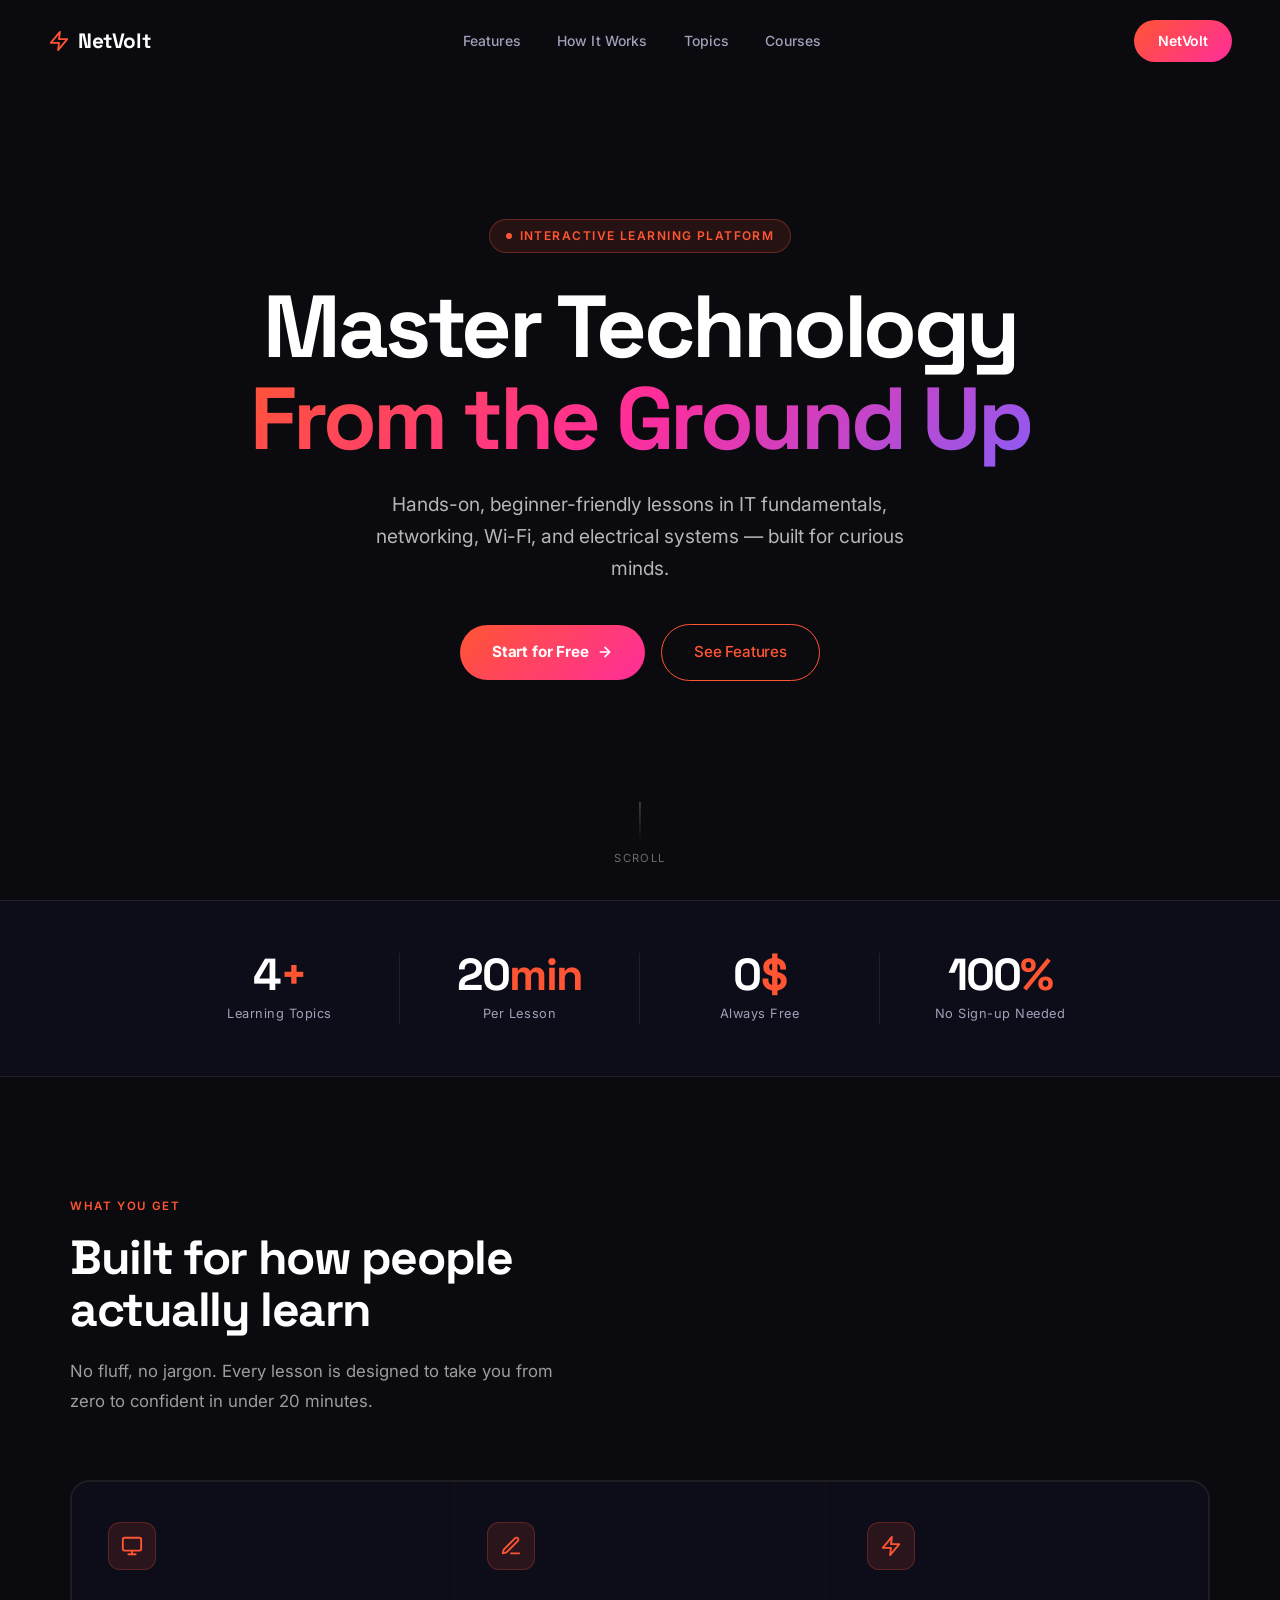
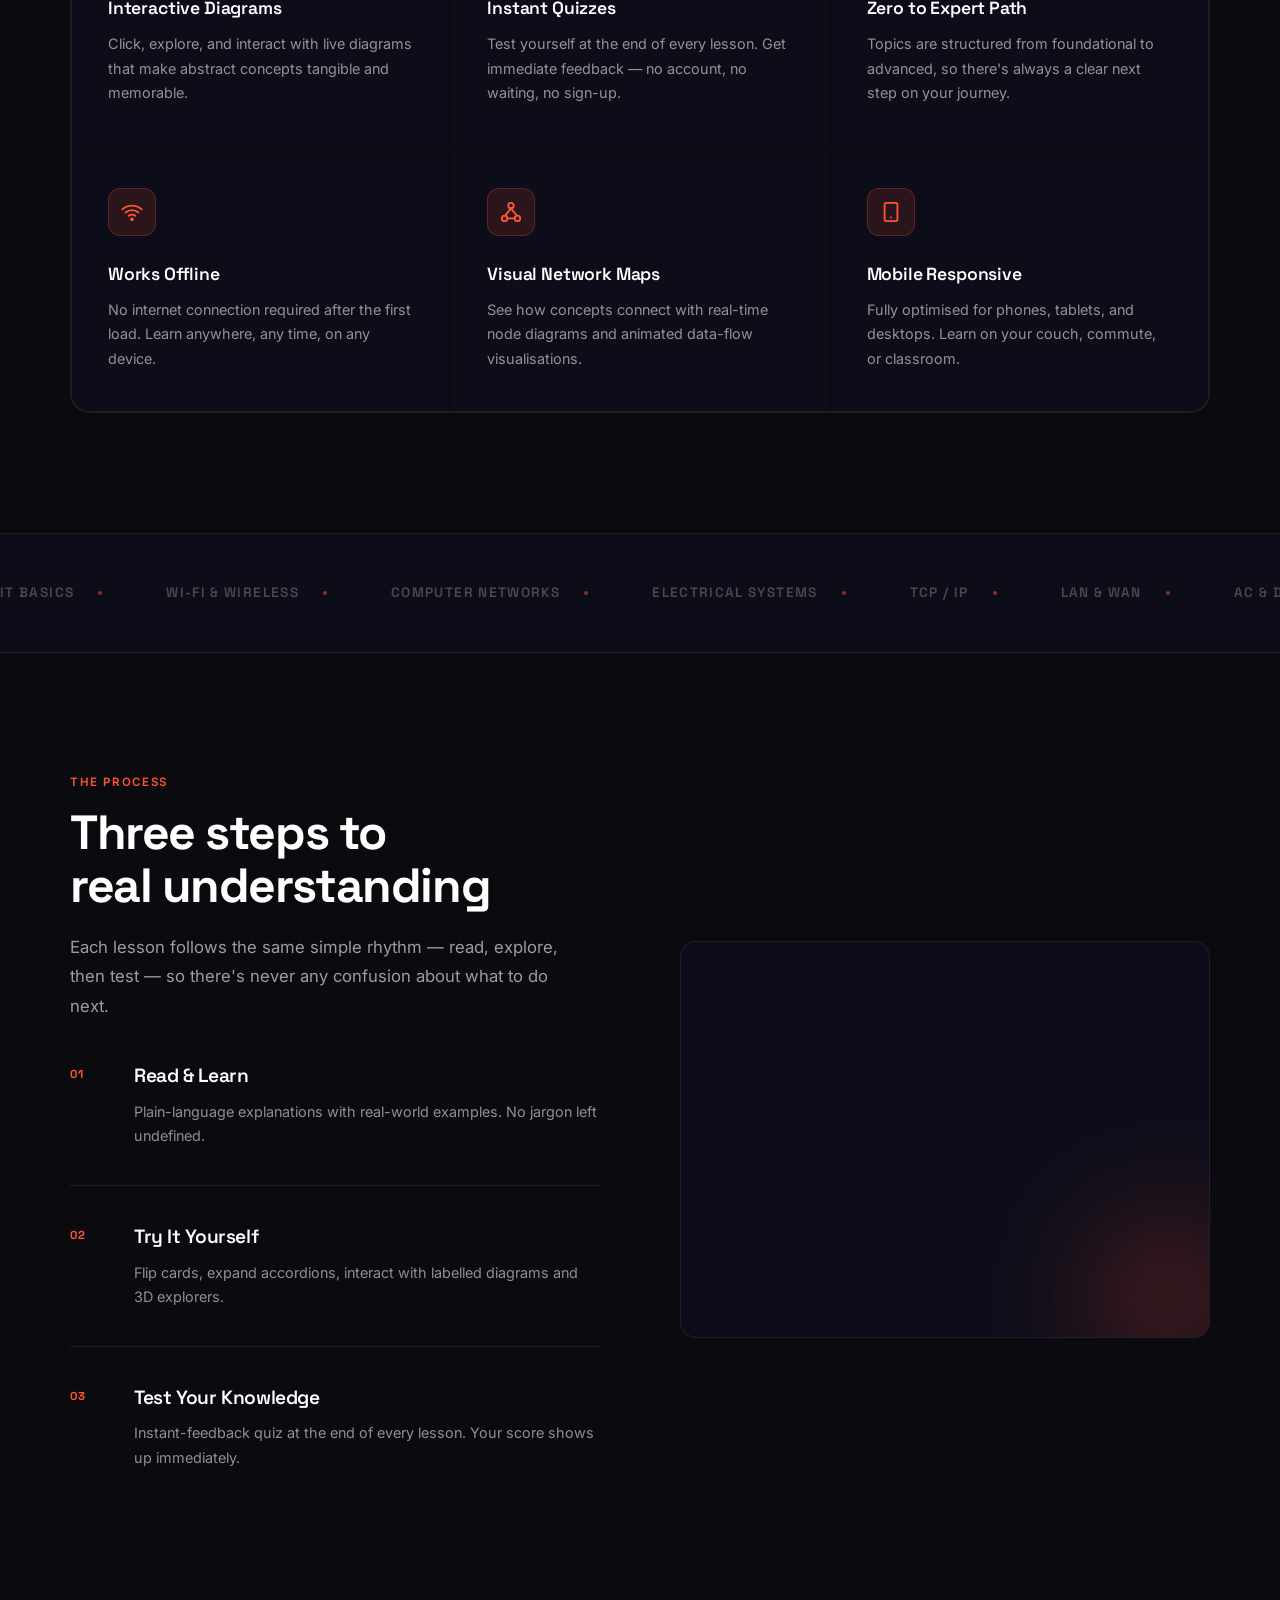
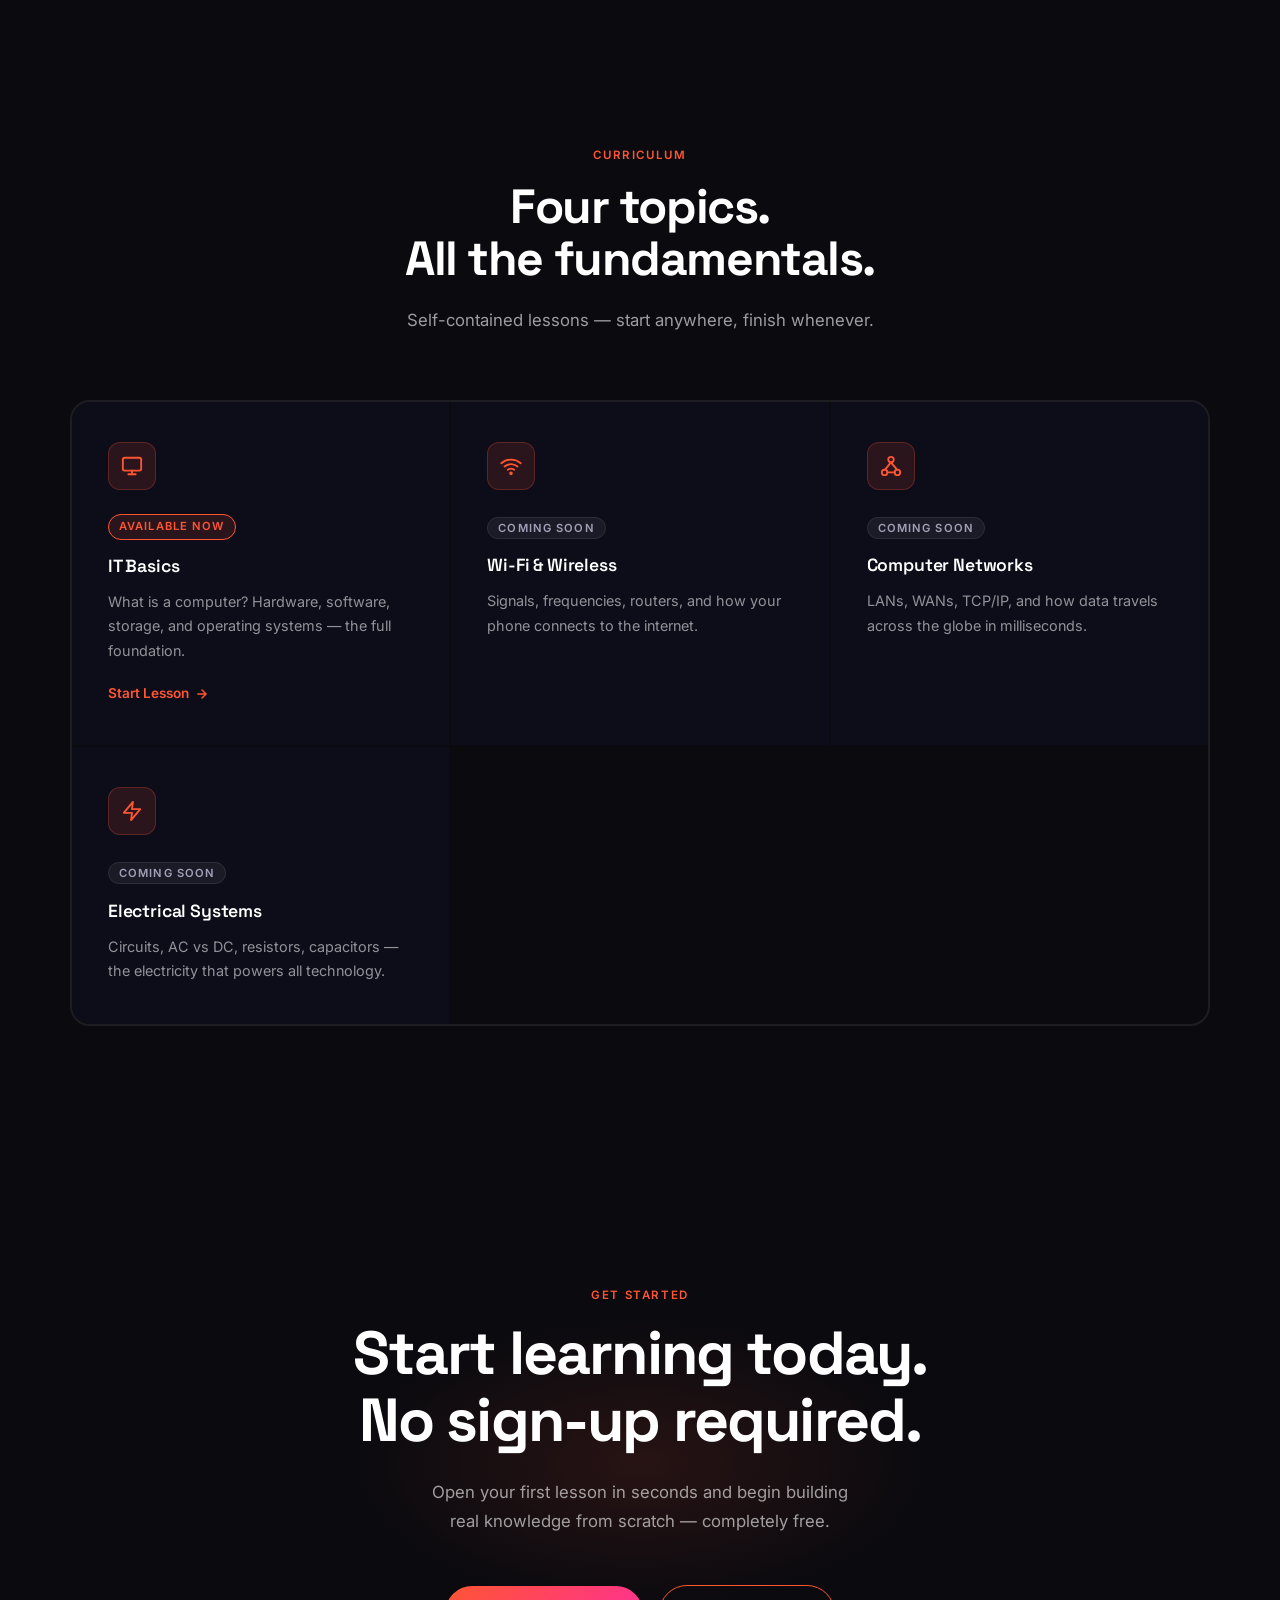
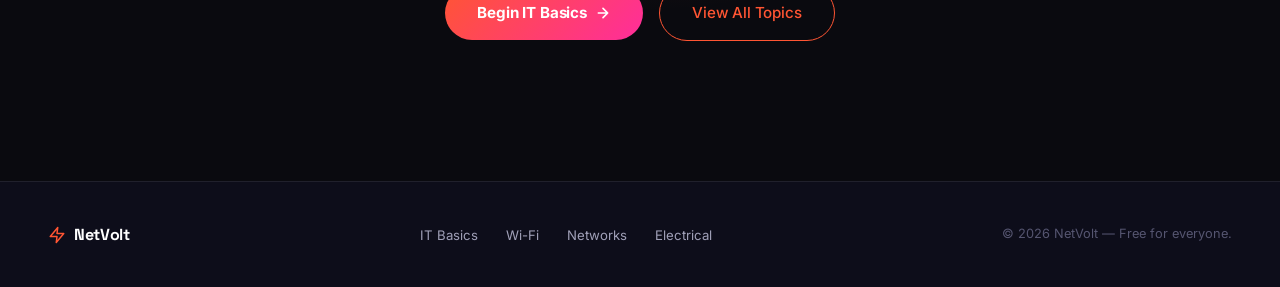
==== commit c578dc83: "update index.html" ====
--- a/index.html
+++ b/index.html
@@ -3,86 +3,896 @@
 <head>
   <meta charset="UTF-8" />
   <meta name="viewport" content="width=device-width, initial-scale=1.0" />
-  <meta name="description"
-        content="NetVolt — interactive lessons on IT basics, Wi-Fi, computer networks, and electrical systems. Designed for total beginners." />
-
-  <title>NetVolt — Learn Technology From Scratch</title>
-
-  <!-- Stylesheets: global tokens first, then layout, then components -->
-  <link rel="stylesheet" href="css/global.css" />
-  <link rel="stylesheet" href="css/layout.css" />
-  <link rel="stylesheet" href="css/components.css" />
+  <meta name="description" content="NetVolt — master technology from the ground up. Interactive lessons on IT, networks, Wi-Fi, and electrical systems." />
+  <title>NetVolt — Technology Mastery</title>
+
+  <link rel="preconnect" href="https://fonts.googleapis.com" />
+  <link rel="preconnect" href="https://fonts.gstatic.com" crossorigin />
+  <link href="https://fonts.googleapis.com/css2?family=Inter:wght@300;400;500;600;700;800;900&family=Space+Grotesk:wght@400;500;600;700&display=swap" rel="stylesheet" />
+
+  <style>
+    /* ─── Reset & Base ─────────────────────────────────────────── */
+    *, *::before, *::after { box-sizing: border-box; margin: 0; padding: 0; }
+
+    :root {
+      --black:        #000000;
+      --bg-primary:   #0a0a0f;
+      --bg-secondary: #0d0d1a;
+      --bg-tertiary:  #141428;
+      --white:        #ffffff;
+      --gray-300:     #a0a0b8;
+      --gray-500:     #555570;
+      --coral:        #ff5533;
+      --coral-hover:  #ff7755;
+      --coral-dim:    rgba(255, 85, 51, 0.12);
+      --coral-glow:   rgba(255, 85, 51, 0.25);
+      --magenta:      #ff2d9b;
+      --purple:       #8b5cf6;
+      --cyan:         #00e5ff;
+      --gradient:     linear-gradient(135deg, #ff5533 0%, #ff2d9b 50%, #8b5cf6 100%);
+      --gradient-btn: linear-gradient(135deg, #ff5533, #ff2d9b);
+      --border:       rgba(255, 255, 255, 0.08);
+      --font-sans:    'Inter', system-ui, sans-serif;
+      --font-head:    'Space Grotesk', system-ui, sans-serif;
+      --ease-out:     cubic-bezier(0.16, 1, 0.3, 1);
+      --ease-in-out:  cubic-bezier(0.65, 0, 0.35, 1);
+    }
+
+    html {
+      scroll-behavior: smooth;
+      font-size: 16px;
+    }
+
+    body {
+      background: var(--bg-primary);
+      color: var(--white);
+      font-family: var(--font-sans);
+      line-height: 1.6;
+      overflow-x: hidden;
+      -webkit-font-smoothing: antialiased;
+    }
+
+    /* ─── Scrollbar ─────────────────────────────────────────────── */
+    ::-webkit-scrollbar { width: 4px; }
+    ::-webkit-scrollbar-track { background: var(--bg-primary); }
+    ::-webkit-scrollbar-thumb { background: var(--gray-500); border-radius: 2px; }
+
+    /* ─── Nav ───────────────────────────────────────────────────── */
+    .nav {
+      position: fixed;
+      top: 0; left: 0; right: 0;
+      z-index: 100;
+      padding: 20px 48px;
+      display: flex;
+      align-items: center;
+      justify-content: space-between;
+      transition: background 0.4s var(--ease-out), backdrop-filter 0.4s;
+    }
+    .nav.scrolled {
+      background: rgba(10,10,15,0.92);
+      backdrop-filter: blur(20px);
+      -webkit-backdrop-filter: blur(20px);
+      border-bottom: 1px solid var(--border);
+    }
+
+    .nav-logo {
+      font-family: var(--font-head);
+      font-size: 1.3rem;
+      font-weight: 700;
+      color: var(--white);
+      text-decoration: none;
+      letter-spacing: -0.02em;
+      display: flex;
+      align-items: center;
+      gap: 8px;
+    }
+    .nav-logo svg {
+      width: 22px; height: 22px;
+      color: var(--coral);
+      flex-shrink: 0;
+    }
+
+    .nav-links {
+      list-style: none;
+      display: flex;
+      gap: 36px;
+    }
+    .nav-links a {
+      color: var(--gray-300);
+      text-decoration: none;
+      font-size: 0.875rem;
+      font-weight: 500;
+      letter-spacing: 0.01em;
+      transition: color 0.2s;
+    }
+    .nav-links a:hover { color: var(--white); }
+
+    .nav-cta {
+      background: var(--gradient-btn);
+      color: #fff;
+      padding: 10px 24px;
+      border-radius: 100px;
+      font-size: 0.875rem;
+      font-weight: 600;
+      text-decoration: none;
+      letter-spacing: -0.01em;
+      transition: opacity 0.2s, transform 0.2s, box-shadow 0.2s;
+    }
+    .nav-cta:hover {
+      opacity: 0.9;
+      transform: translateY(-1px);
+      box-shadow: 0 8px 24px var(--coral-glow);
+    }
+
+    /* ─── Hero ──────────────────────────────────────────────────── */
+    .hero {
+      position: relative;
+      width: 100%;
+      height: 100vh;
+      min-height: 600px;
+      display: flex;
+      align-items: center;
+      justify-content: center;
+      overflow: hidden;
+      background: var(--bg-primary);
+    }
+
+    /* The product video fills the hero */
+    .hero-video {
+      position: absolute;
+      inset: 0;
+      width: 100%;
+      height: 100%;
+      object-fit: cover;
+      filter: brightness(0.75);
+      z-index: 1;
+    }
+
+    /* Top vignette — fades the very top edge to the dark background */
+    .hero::before {
+      content: '';
+      position: absolute;
+      top: 0; left: 0; right: 0;
+      height: 30%;
+      background: linear-gradient(to bottom, rgba(10,10,15,0.7) 0%, transparent 100%);
+      z-index: 2;
+      pointer-events: none;
+    }
+
+    /* Bottom gradient — seamlessly merges video into the dark sections below */
+    .hero::after {
+      content: '';
+      position: absolute;
+      bottom: 0; left: 0; right: 0;
+      height: 55%;
+      background: linear-gradient(
+        to bottom,
+        transparent 0%,
+        rgba(10,10,15,0.4) 30%,
+        rgba(10,10,15,0.88) 65%,
+        #0a0a0f 100%
+      );
+      z-index: 2;
+      pointer-events: none;
+    }
+
+    .hero-content {
+      position: relative;
+      z-index: 3;
+      text-align: center;
+      max-width: 860px;
+      padding: 0 24px;
+    }
+
+    .hero-eyebrow {
+      display: inline-flex;
+      align-items: center;
+      gap: 8px;
+      font-size: 0.75rem;
+      font-weight: 600;
+      letter-spacing: 0.12em;
+      text-transform: uppercase;
+      color: var(--coral);
+      background: var(--coral-dim);
+      border: 1px solid rgba(255, 85, 51, 0.3);
+      padding: 6px 16px;
+      border-radius: 100px;
+      margin-bottom: 28px;
+      opacity: 0;
+      transform: translateY(20px);
+      animation: fadeUp 0.8s var(--ease-out) 0.3s forwards;
+    }
+    .hero-eyebrow .dot {
+      width: 6px; height: 6px;
+      background: var(--coral);
+      border-radius: 50%;
+      animation: pulse 2s ease-in-out infinite;
+    }
+
+    .hero-title {
+      font-family: var(--font-head);
+      font-size: clamp(2.5rem, 7vw, 5.5rem);
+      font-weight: 700;
+      line-height: 1.05;
+      letter-spacing: -0.04em;
+      color: var(--white);
+      margin-bottom: 24px;
+      opacity: 0;
+      transform: translateY(28px);
+      animation: fadeUp 0.9s var(--ease-out) 0.5s forwards;
+    }
+    .hero-title .accent {
+      background: var(--gradient);
+      -webkit-background-clip: text;
+      -webkit-text-fill-color: transparent;
+      background-clip: text;
+      position: relative;
+    }
+
+    .hero-subtitle {
+      font-size: clamp(1rem, 2vw, 1.2rem);
+      font-weight: 400;
+      color: rgba(255,255,255,0.7);
+      line-height: 1.65;
+      max-width: 560px;
+      margin: 0 auto 40px;
+      opacity: 0;
+      transform: translateY(24px);
+      animation: fadeUp 0.9s var(--ease-out) 0.7s forwards;
+    }
+
+    .hero-actions {
+      display: flex;
+      align-items: center;
+      justify-content: center;
+      gap: 16px;
+      flex-wrap: wrap;
+      opacity: 0;
+      transform: translateY(20px);
+      animation: fadeUp 0.9s var(--ease-out) 0.9s forwards;
+    }
+
+    .btn-primary {
+      display: inline-flex;
+      align-items: center;
+      gap: 8px;
+      background: var(--gradient-btn);
+      color: #fff;
+      padding: 15px 32px;
+      border-radius: 100px;
+      font-size: 0.95rem;
+      font-weight: 700;
+      text-decoration: none;
+      letter-spacing: -0.01em;
+      transition: opacity 0.2s, transform 0.2s, box-shadow 0.2s;
+    }
+    .btn-primary:hover {
+      opacity: 0.9;
+      transform: translateY(-2px);
+      box-shadow: 0 12px 40px var(--coral-glow);
+    }
+
+    .btn-ghost {
+      display: inline-flex;
+      align-items: center;
+      gap: 8px;
+      background: transparent;
+      color: var(--coral);
+      padding: 15px 32px;
+      border-radius: 100px;
+      border: 1px solid var(--coral);
+      font-size: 0.95rem;
+      font-weight: 500;
+      text-decoration: none;
+      letter-spacing: -0.01em;
+      transition: border-color 0.2s, background 0.2s, transform 0.2s;
+    }
+    .btn-ghost:hover {
+      background: var(--coral-dim);
+      transform: translateY(-2px);
+    }
+
+    .scroll-indicator {
+      position: absolute;
+      bottom: 32px;
+      left: 50%;
+      transform: translateX(-50%);
+      z-index: 3;
+      display: flex;
+      flex-direction: column;
+      align-items: center;
+      gap: 8px;
+      opacity: 0;
+      animation: fadeIn 1s var(--ease-out) 1.5s forwards;
+    }
+    .scroll-indicator span {
+      font-size: 0.7rem;
+      letter-spacing: 0.12em;
+      text-transform: uppercase;
+      color: rgba(255,255,255,0.4);
+    }
+    .scroll-line {
+      width: 1px;
+      height: 40px;
+      background: linear-gradient(to bottom, rgba(255,255,255,0.4), transparent);
+      animation: scrollPulse 2s ease-in-out infinite;
+    }
+
+    /* ─── Stats Strip ───────────────────────────────────────────── */
+    .stats {
+      background: var(--bg-secondary);
+      border-top: 1px solid var(--border);
+      border-bottom: 1px solid var(--border);
+      padding: 52px 48px;
+    }
+    .stats-grid {
+      max-width: 960px;
+      margin: 0 auto;
+      display: grid;
+      grid-template-columns: repeat(auto-fit, minmax(160px, 1fr));
+      gap: 0;
+    }
+    .stat-item {
+      text-align: center;
+      padding: 0 24px;
+      border-right: 1px solid var(--border);
+    }
+    .stat-item:last-child { border-right: none; }
+    .stat-value {
+      font-family: var(--font-head);
+      font-size: 2.8rem;
+      font-weight: 700;
+      letter-spacing: -0.04em;
+      color: var(--white);
+      line-height: 1;
+    }
+    .stat-value span { color: var(--coral); }
+    .stat-label {
+      font-size: 0.8rem;
+      color: var(--gray-300);
+      margin-top: 6px;
+      letter-spacing: 0.04em;
+      max-width: none;
+    }
+
+    /* ─── Section layout ────────────────────────────────────────── */
+    .section {
+      padding: 120px 48px;
+      background: var(--bg-primary);
+      position: relative;
+    }
+
+    .container {
+      max-width: 1140px;
+      margin: 0 auto;
+    }
+
+    .section-tag {
+      font-size: 0.72rem;
+      font-weight: 600;
+      letter-spacing: 0.14em;
+      text-transform: uppercase;
+      color: var(--coral);
+      display: block;
+      margin-bottom: 16px;
+    }
+
+    .section-title {
+      font-family: var(--font-head);
+      font-size: clamp(1.8rem, 4vw, 3rem);
+      font-weight: 700;
+      letter-spacing: -0.03em;
+      color: var(--white);
+      line-height: 1.1;
+      margin-bottom: 20px;
+    }
+
+    .section-body {
+      font-size: 1.05rem;
+      color: rgba(255,255,255,0.6);
+      line-height: 1.75;
+      max-width: 500px;
+    }
+
+    /* ─── Features Grid ─────────────────────────────────────────── */
+    .features-grid {
+      display: grid;
+      grid-template-columns: repeat(auto-fit, minmax(300px, 1fr));
+      gap: 2px;
+      margin-top: 64px;
+      border: 2px solid var(--border);
+      border-radius: 20px;
+      overflow: hidden;
+    }
+
+    .feature-card {
+      background: var(--bg-secondary);
+      padding: 40px 36px;
+      transition: background 0.3s;
+      position: relative;
+      overflow: hidden;
+    }
+    .feature-card::before {
+      content: '';
+      position: absolute;
+      top: 0; left: 0; right: 0;
+      height: 1px;
+      background: linear-gradient(90deg, transparent, rgba(255,85,51,0.5), transparent);
+      opacity: 0;
+      transition: opacity 0.3s;
+    }
+    .feature-card:hover { background: var(--bg-tertiary); }
+    .feature-card:hover::before { opacity: 1; }
+
+    .feature-icon {
+      width: 48px; height: 48px;
+      background: var(--coral-dim);
+      border: 1px solid rgba(255, 85, 51, 0.25);
+      border-radius: 12px;
+      display: flex;
+      align-items: center;
+      justify-content: center;
+      margin-bottom: 24px;
+      color: var(--coral);
+    }
+    .feature-icon svg { width: 22px; height: 22px; }
+
+    .feature-title {
+      font-family: var(--font-head);
+      font-size: 1.1rem;
+      font-weight: 600;
+      color: var(--white);
+      margin-bottom: 10px;
+      letter-spacing: -0.01em;
+    }
+    .feature-body {
+      font-size: 0.9rem;
+      color: rgba(255,255,255,0.55);
+      line-height: 1.7;
+    }
+
+    /* ─── Split Section ─────────────────────────────────────────── */
+    .split {
+      display: grid;
+      grid-template-columns: 1fr 1fr;
+      gap: 80px;
+      align-items: center;
+    }
+    .split.reverse { direction: rtl; }
+    .split.reverse > * { direction: ltr; }
+
+    .split-visual {
+      position: relative;
+      border-radius: 16px;
+      overflow: hidden;
+      aspect-ratio: 4/3;
+      background: var(--bg-secondary);
+      border: 1px solid var(--border);
+    }
+    .split-visual video,
+    .split-visual img {
+      width: 100%; height: 100%;
+      object-fit: cover;
+      display: block;
+    }
+    .split-visual::after {
+      content: '';
+      position: absolute;
+      bottom: -40px; right: -40px;
+      width: 160px; height: 160px;
+      background: var(--coral-glow);
+      border-radius: 50%;
+      filter: blur(60px);
+      pointer-events: none;
+    }
+
+    /* ─── Steps ─────────────────────────────────────────────────── */
+    .steps-list {
+      list-style: none;
+      display: flex;
+      flex-direction: column;
+      gap: 0;
+      margin-top: 56px;
+    }
+
+    .step {
+      display: flex;
+      gap: 28px;
+      padding: 36px 0;
+      border-bottom: 1px solid var(--border);
+      position: relative;
+    }
+    .step:first-child { padding-top: 0; }
+    .step:last-child { border-bottom: none; }
+
+    .step-num {
+      font-family: var(--font-head);
+      font-size: 0.72rem;
+      font-weight: 700;
+      letter-spacing: 0.08em;
+      color: var(--coral);
+      min-width: 36px;
+      padding-top: 4px;
+    }
+
+    .step-content h3 {
+      font-family: var(--font-head);
+      font-size: 1.2rem;
+      font-weight: 600;
+      color: var(--white);
+      letter-spacing: -0.02em;
+      margin-bottom: 8px;
+    }
+    .step-content p {
+      font-size: 0.9rem;
+      color: rgba(255,255,255,0.55);
+      line-height: 1.7;
+    }
+
+    /* ─── Marquee ───────────────────────────────────────────────── */
+    .marquee-section {
+      background: var(--bg-secondary);
+      padding: 48px 0;
+      overflow: hidden;
+      border-top: 1px solid var(--border);
+      border-bottom: 1px solid var(--border);
+    }
+    .marquee-track {
+      display: flex;
+      gap: 64px;
+      white-space: nowrap;
+      animation: marquee 20s linear infinite;
+      width: max-content;
+    }
+    .marquee-item {
+      font-family: var(--font-head);
+      font-size: 0.85rem;
+      font-weight: 600;
+      letter-spacing: 0.1em;
+      text-transform: uppercase;
+      color: rgba(255,255,255,0.25);
+      display: flex;
+      align-items: center;
+      gap: 24px;
+      flex-shrink: 0;
+    }
+    .marquee-item .sep {
+      width: 4px; height: 4px;
+      background: var(--coral);
+      border-radius: 50%;
+      opacity: 0.5;
+    }
+
+    /* ─── CTA Section ───────────────────────────────────────────── */
+    .cta-section {
+      padding: 140px 48px;
+      background: var(--bg-primary);
+      text-align: center;
+      position: relative;
+      overflow: hidden;
+    }
+    .cta-section::before {
+      content: '';
+      position: absolute;
+      top: 50%; left: 50%;
+      transform: translate(-50%, -50%);
+      width: 600px; height: 300px;
+      background: radial-gradient(ellipse at center, rgba(255,85,51,0.12) 0%, transparent 70%);
+      pointer-events: none;
+    }
+
+    .cta-section .section-title {
+      font-size: clamp(2rem, 5vw, 3.8rem);
+      max-width: 740px;
+      margin: 0 auto 24px;
+    }
+    .cta-section .section-body {
+      margin: 0 auto 48px;
+      max-width: 420px;
+      text-align: center;
+    }
+    .cta-section .hero-actions {
+      opacity: 1;
+      transform: none;
+      animation: none;
+    }
+
+    /* ─── Footer ────────────────────────────────────────────────── */
+    .footer {
+      background: var(--bg-secondary);
+      border-top: 1px solid var(--border);
+      padding: 40px 48px;
+      display: flex;
+      align-items: center;
+      justify-content: space-between;
+      gap: 24px;
+      flex-wrap: wrap;
+    }
+
+    .footer-logo {
+      font-family: var(--font-head);
+      font-size: 1rem;
+      font-weight: 700;
+      color: var(--white);
+      text-decoration: none;
+      display: flex;
+      align-items: center;
+      gap: 8px;
+      letter-spacing: -0.02em;
+    }
+    .footer-logo svg { width: 18px; height: 18px; color: var(--coral); }
+
+    .footer-links {
+      display: flex;
+      gap: 28px;
+      list-style: none;
+    }
+    .footer-links a {
+      font-size: 0.825rem;
+      color: var(--gray-300);
+      text-decoration: none;
+      transition: color 0.2s;
+    }
+    .footer-links a:hover { color: var(--white); }
+
+    .footer-copy {
+      font-size: 0.8rem;
+      color: var(--gray-500);
+    }
+
+    /* ─── Animations ────────────────────────────────────────────── */
+    @keyframes fadeUp {
+      to { opacity: 1; transform: translateY(0); }
+    }
+
+    @keyframes fadeIn {
+      to { opacity: 1; }
+    }
+
+    @keyframes pulse {
+      0%, 100% { opacity: 1; }
+      50%       { opacity: 0.4; }
+    }
+
+    @keyframes scrollPulse {
+      0%   { transform: scaleY(1); transform-origin: top; }
+      50%  { transform: scaleY(0.6); transform-origin: top; }
+      100% { transform: scaleY(1); transform-origin: top; }
+    }
+
+    @keyframes marquee {
+      from { transform: translateX(0); }
+      to   { transform: translateX(-50%); }
+    }
+
+    /* Scroll-reveal base state */
+    .reveal {
+      opacity: 0;
+      transform: translateY(36px);
+      transition: opacity 0.75s var(--ease-out), transform 0.75s var(--ease-out);
+    }
+    .reveal.is-visible {
+      opacity: 1;
+      transform: translateY(0);
+    }
+
+    /* Staggered children */
+    .reveal-stagger > * {
+      opacity: 0;
+      transform: translateY(28px);
+      transition: opacity 0.65s var(--ease-out), transform 0.65s var(--ease-out);
+    }
+    .reveal-stagger.is-visible > *:nth-child(1) { opacity:1; transform:none; transition-delay: 0ms; }
+    .reveal-stagger.is-visible > *:nth-child(2) { opacity:1; transform:none; transition-delay: 80ms; }
+    .reveal-stagger.is-visible > *:nth-child(3) { opacity:1; transform:none; transition-delay: 160ms; }
+    .reveal-stagger.is-visible > *:nth-child(4) { opacity:1; transform:none; transition-delay: 240ms; }
+    .reveal-stagger.is-visible > *:nth-child(5) { opacity:1; transform:none; transition-delay: 320ms; }
+    .reveal-stagger.is-visible > *:nth-child(6) { opacity:1; transform:none; transition-delay: 400ms; }
+
+    /* ─── Responsive ─────────────────────────────────────────────── */
+    @media (max-width: 900px) {
+      .nav { padding: 16px 24px; }
+      .nav-links { display: none; }
+      .section { padding: 80px 24px; }
+      .stats { padding: 40px 24px; }
+      .split { grid-template-columns: 1fr; gap: 40px; }
+      .split.reverse { direction: ltr; }
+      .cta-section { padding: 100px 24px; }
+      .footer { padding: 32px 24px; flex-direction: column; align-items: flex-start; gap: 20px; }
+      .features-grid { grid-template-columns: 1fr; }
+      .stat-item { border-right: none; border-bottom: 1px solid var(--border); padding: 20px 0; }
+      .stat-item:last-child { border-bottom: none; }
+      .stats-grid { grid-template-columns: repeat(2, 1fr); }
+    }
+
+    @media (max-width: 480px) {
+      .hero-actions { flex-direction: column; align-items: stretch; }
+      .btn-primary, .btn-ghost { text-align: center; justify-content: center; }
+      .stats-grid { grid-template-columns: 1fr; }
+    }
+  </style>
 </head>
 
 <body>
 
-  <!-- Skip link — WCAG 2.4.1 -->
-  <a href="#main-content" class="skip-link">Skip to main content</a>
-
-  <!-- =========================================================
-       NAVIGATION
-       ========================================================= -->
-  <nav class="site-nav" aria-label="Main navigation">
+  <!-- ─── NAV ──────────────────────────────────────────────────── -->
+  <nav class="nav" id="main-nav" aria-label="Main navigation">
+    <a href="index.html" class="nav-logo" aria-label="NetVolt home">
+      <svg aria-hidden="true" xmlns="http://www.w3.org/2000/svg" viewBox="0 0 24 24"
+           fill="none" stroke="currentColor" stroke-width="2"
+           stroke-linecap="round" stroke-linejoin="round">
+        <polygon points="13 2 3 14 12 14 11 22 21 10 12 10 13 2"/>
+      </svg>
+      NetVolt
+    </a>
+
+    <ul class="nav-links" role="list">
+      <li><a href="#features">Features</a></li>
+      <li><a href="#how-it-works">How It Works</a></li>
+      <li><a href="#topics">Topics</a></li>
+      <li><a href="#topics">Courses</a></li>
+    </ul>
+
+    <a href="pages/it-basics.html" class="nav-cta">NetVolt</a>
+  </nav>
+
+  <!-- ─── HERO ─────────────────────────────────────────────────── -->
+  <section class="hero" aria-labelledby="hero-title">
+    <video
+      class="hero-video"
+      src="f32fe7b9bc955a26d9e30f77d6dc966f_1_1777781245_4697.mp4"
+      autoplay
+      muted
+      loop
+      playsinline
+      preload="auto"
+      aria-hidden="true"
+    ></video>
+
+    <div class="hero-content">
+      <div class="hero-eyebrow">
+        <span class="dot"></span>
+        Interactive Learning Platform
+      </div>
+
+      <h1 class="hero-title" id="hero-title">
+        Master Technology<br /><span class="accent">From the Ground Up</span>
+      </h1>
+
+      <p class="hero-subtitle">
+        Hands-on, beginner-friendly lessons in IT fundamentals,
+        networking, Wi-Fi, and electrical systems — built for curious minds.
+      </p>
+
+      <div class="hero-actions">
+        <a href="pages/it-basics.html" class="btn-primary">
+          Start for Free
+          <svg width="16" height="16" viewBox="0 0 24 24" fill="none"
+               stroke="currentColor" stroke-width="2.5"
+               stroke-linecap="round" stroke-linejoin="round" aria-hidden="true">
+            <path d="M5 12h14M12 5l7 7-7 7"/>
+          </svg>
+        </a>
+        <a href="#features" class="btn-ghost">
+          See Features
+        </a>
+      </div>
+    </div>
+
+    <div class="scroll-indicator" aria-hidden="true">
+      <div class="scroll-line"></div>
+      <span>Scroll</span>
+    </div>
+  </section>
+
+  <!-- ─── STATS ────────────────────────────────────────────────── -->
+  <div class="stats">
+    <div class="stats-grid reveal-stagger">
+      <div class="stat-item">
+        <div class="stat-value">4<span>+</span></div>
+        <div class="stat-label">Learning Topics</div>
+      </div>
+      <div class="stat-item">
+        <div class="stat-value">20<span>min</span></div>
+        <div class="stat-label">Per Lesson</div>
+      </div>
+      <div class="stat-item">
+        <div class="stat-value">0<span>$</span></div>
+        <div class="stat-label">Always Free</div>
+      </div>
+      <div class="stat-item">
+        <div class="stat-value">100<span>%</span></div>
+        <div class="stat-label">No Sign-up Needed</div>
+      </div>
+    </div>
+  </div>
+
+  <!-- ─── FEATURES ─────────────────────────────────────────────── -->
+  <section class="section" id="features" aria-labelledby="features-title">
     <div class="container">
-
-      <!-- Logo — NetVolt in Space Grotesk, coral -->
-      <a href="index.html" class="nav-logo" aria-label="NetVolt home">
-        <svg aria-hidden="true" xmlns="http://www.w3.org/2000/svg"
-             viewBox="0 0 24 24" fill="none"
-             stroke="currentColor" stroke-width="2"
-             stroke-linecap="round" stroke-linejoin="round">
-          <polygon points="13 2 3 14 12 14 11 22 21 10 12 10 13 2"/>
-        </svg>
-        NetVolt
-      </a>
-
-      <!-- Desktop nav links -->
-      <ul class="nav-links" role="list">
-        <li>
-          <a href="index.html">
-            <svg aria-hidden="true" xmlns="http://www.w3.org/2000/svg"
-                 viewBox="0 0 24 24" fill="none"
-                 stroke="currentColor" stroke-width="2"
-                 stroke-linecap="round" stroke-linejoin="round">
-              <path d="M3 9l9-7 9 7v11a2 2 0 0 1-2 2H5a2 2 0 0 1-2-2z"/>
-              <polyline points="9 22 9 12 15 12 15 22"/>
-            </svg>
-            Home
-          </a>
-        </li>
-        <li>
-          <a href="pages/it-basics.html">
-            <svg aria-hidden="true" xmlns="http://www.w3.org/2000/svg"
-                 viewBox="0 0 24 24" fill="none"
-                 stroke="currentColor" stroke-width="2"
-                 stroke-linecap="round" stroke-linejoin="round">
+      <div class="reveal">
+        <span class="section-tag">What You Get</span>
+        <h2 class="section-title" id="features-title">
+          Built for how people<br />actually learn
+        </h2>
+        <p class="section-body">
+          No fluff, no jargon. Every lesson is designed to take you
+          from zero to confident in under 20 minutes.
+        </p>
+      </div>
+
+      <div class="features-grid reveal-stagger">
+
+        <div class="feature-card">
+          <div class="feature-icon">
+            <svg xmlns="http://www.w3.org/2000/svg" viewBox="0 0 24 24" fill="none"
+                 stroke="currentColor" stroke-width="2" stroke-linecap="round" stroke-linejoin="round"
+                 aria-hidden="true">
               <rect x="2" y="3" width="20" height="14" rx="2"/>
               <line x1="8" y1="21" x2="16" y2="21"/>
               <line x1="12" y1="17" x2="12" y2="21"/>
             </svg>
-            IT Basics
-          </a>
-        </li>
-        <li>
-          <a href="pages/wifi-networking.html">
-            <svg aria-hidden="true" xmlns="http://www.w3.org/2000/svg"
-                 viewBox="0 0 24 24" fill="none"
-                 stroke="currentColor" stroke-width="2"
-                 stroke-linecap="round" stroke-linejoin="round">
+          </div>
+          <h3 class="feature-title">Interactive Diagrams</h3>
+          <p class="feature-body">
+            Click, explore, and interact with live diagrams that make
+            abstract concepts tangible and memorable.
+          </p>
+        </div>
+
+        <div class="feature-card">
+          <div class="feature-icon">
+            <svg xmlns="http://www.w3.org/2000/svg" viewBox="0 0 24 24" fill="none"
+                 stroke="currentColor" stroke-width="2" stroke-linecap="round" stroke-linejoin="round"
+                 aria-hidden="true">
+              <path d="M12 20h9"/><path d="M16.5 3.5a2.121 2.121 0 0 1 3 3L7 19l-4 1 1-4L16.5 3.5z"/>
+            </svg>
+          </div>
+          <h3 class="feature-title">Instant Quizzes</h3>
+          <p class="feature-body">
+            Test yourself at the end of every lesson. Get immediate
+            feedback — no account, no waiting, no sign-up.
+          </p>
+        </div>
+
+        <div class="feature-card">
+          <div class="feature-icon">
+            <svg xmlns="http://www.w3.org/2000/svg" viewBox="0 0 24 24" fill="none"
+                 stroke="currentColor" stroke-width="2" stroke-linecap="round" stroke-linejoin="round"
+                 aria-hidden="true">
+              <polygon points="13 2 3 14 12 14 11 22 21 10 12 10 13 2"/>
+            </svg>
+          </div>
+          <h3 class="feature-title">Zero to Expert Path</h3>
+          <p class="feature-body">
+            Topics are structured from foundational to advanced,
+            so there's always a clear next step on your journey.
+          </p>
+        </div>
+
+        <div class="feature-card">
+          <div class="feature-icon">
+            <svg xmlns="http://www.w3.org/2000/svg" viewBox="0 0 24 24" fill="none"
+                 stroke="currentColor" stroke-width="2" stroke-linecap="round" stroke-linejoin="round"
+                 aria-hidden="true">
               <path d="M5 12.55a11 11 0 0 1 14.08 0"/>
               <path d="M1.42 9a16 16 0 0 1 21.16 0"/>
               <path d="M8.53 16.11a6 6 0 0 1 6.95 0"/>
               <circle cx="12" cy="20" r="1" fill="currentColor"/>
             </svg>
-            Wi-Fi
-          </a>
-        </li>
-        <li>
-          <a href="pages/computer-networks.html">
-            <svg aria-hidden="true" xmlns="http://www.w3.org/2000/svg"
-                 viewBox="0 0 24 24" fill="none"
-                 stroke="currentColor" stroke-width="2"
-                 stroke-linecap="round" stroke-linejoin="round">
+          </div>
+          <h3 class="feature-title">Works Offline</h3>
+          <p class="feature-body">
+            No internet connection required after the first load.
+            Learn anywhere, any time, on any device.
+          </p>
+        </div>
+
+        <div class="feature-card">
+          <div class="feature-icon">
+            <svg xmlns="http://www.w3.org/2000/svg" viewBox="0 0 24 24" fill="none"
+                 stroke="currentColor" stroke-width="2" stroke-linecap="round" stroke-linejoin="round"
+                 aria-hidden="true">
               <circle cx="12" cy="5" r="3"/>
               <circle cx="5" cy="19" r="3"/>
               <circle cx="19" cy="19" r="3"/>
@@ -90,362 +900,290 @@
               <line x1="12" y1="8" x2="18.5" y2="16"/>
               <line x1="8" y1="19" x2="16" y2="19"/>
             </svg>
-            Networks
-          </a>
-        </li>
-        <li>
-          <a href="pages/electrical-systems.html">
-            <svg aria-hidden="true" xmlns="http://www.w3.org/2000/svg"
-                 viewBox="0 0 24 24" fill="none"
-                 stroke="currentColor" stroke-width="2"
-                 stroke-linecap="round" stroke-linejoin="round">
+          </div>
+          <h3 class="feature-title">Visual Network Maps</h3>
+          <p class="feature-body">
+            See how concepts connect with real-time node diagrams
+            and animated data-flow visualisations.
+          </p>
+        </div>
+
+        <div class="feature-card">
+          <div class="feature-icon">
+            <svg xmlns="http://www.w3.org/2000/svg" viewBox="0 0 24 24" fill="none"
+                 stroke="currentColor" stroke-width="2" stroke-linecap="round" stroke-linejoin="round"
+                 aria-hidden="true">
+              <rect x="5" y="2" width="14" height="20" rx="2" ry="2"/>
+              <line x1="12" y1="18" x2="12.01" y2="18"/>
+            </svg>
+          </div>
+          <h3 class="feature-title">Mobile Responsive</h3>
+          <p class="feature-body">
+            Fully optimised for phones, tablets, and desktops. Learn
+            on your couch, commute, or classroom.
+          </p>
+        </div>
+
+      </div>
+    </div>
+  </section>
+
+  <!-- ─── MARQUEE ───────────────────────────────────────────────── -->
+  <div class="marquee-section" aria-hidden="true">
+    <div class="marquee-track">
+      <div class="marquee-item">IT Basics <span class="sep"></span></div>
+      <div class="marquee-item">Wi-Fi &amp; Wireless <span class="sep"></span></div>
+      <div class="marquee-item">Computer Networks <span class="sep"></span></div>
+      <div class="marquee-item">Electrical Systems <span class="sep"></span></div>
+      <div class="marquee-item">TCP / IP <span class="sep"></span></div>
+      <div class="marquee-item">LAN &amp; WAN <span class="sep"></span></div>
+      <div class="marquee-item">AC &amp; DC Circuits <span class="sep"></span></div>
+      <div class="marquee-item">Hardware &amp; Software <span class="sep"></span></div>
+      <div class="marquee-item">IT Basics <span class="sep"></span></div>
+      <div class="marquee-item">Wi-Fi &amp; Wireless <span class="sep"></span></div>
+      <div class="marquee-item">Computer Networks <span class="sep"></span></div>
+      <div class="marquee-item">Electrical Systems <span class="sep"></span></div>
+      <div class="marquee-item">TCP / IP <span class="sep"></span></div>
+      <div class="marquee-item">LAN &amp; WAN <span class="sep"></span></div>
+      <div class="marquee-item">AC &amp; DC Circuits <span class="sep"></span></div>
+      <div class="marquee-item">Hardware &amp; Software <span class="sep"></span></div>
+    </div>
+  </div>
+
+  <!-- ─── HOW IT WORKS ──────────────────────────────────────────── -->
+  <section class="section" id="how-it-works" aria-labelledby="how-title">
+    <div class="container">
+      <div class="split">
+        <div class="reveal">
+          <span class="section-tag">The Process</span>
+          <h2 class="section-title" id="how-title">
+            Three steps to<br />real understanding
+          </h2>
+          <p class="section-body">
+            Each lesson follows the same simple rhythm — read, explore,
+            then test — so there's never any confusion about what to do next.
+          </p>
+
+          <ol class="steps-list reveal-stagger" style="margin-top:40px;">
+            <li class="step">
+              <span class="step-num">01</span>
+              <div class="step-content">
+                <h3>Read &amp; Learn</h3>
+                <p>Plain-language explanations with real-world examples. No jargon left undefined.</p>
+              </div>
+            </li>
+            <li class="step">
+              <span class="step-num">02</span>
+              <div class="step-content">
+                <h3>Try It Yourself</h3>
+                <p>Flip cards, expand accordions, interact with labelled diagrams and 3D explorers.</p>
+              </div>
+            </li>
+            <li class="step">
+              <span class="step-num">03</span>
+              <div class="step-content">
+                <h3>Test Your Knowledge</h3>
+                <p>Instant-feedback quiz at the end of every lesson. Your score shows up immediately.</p>
+              </div>
+            </li>
+          </ol>
+        </div>
+
+        <div class="split-visual reveal">
+          <video
+            src="f32fe7b9bc955a26d9e30f77d6dc966f_1_1777781245_4697.mp4"
+            autoplay
+            muted
+            loop
+            playsinline
+            preload="auto"
+            aria-hidden="true"
+          ></video>
+        </div>
+      </div>
+    </div>
+  </section>
+
+  <!-- ─── TOPICS ────────────────────────────────────────────────── -->
+  <section class="section" id="topics" aria-labelledby="topics-title">
+    <div class="container">
+      <div class="reveal" style="text-align:center; max-width:600px; margin:0 auto 60px;">
+        <span class="section-tag">Curriculum</span>
+        <h2 class="section-title" id="topics-title">Four topics.<br />All the fundamentals.</h2>
+        <p class="section-body" style="margin:0 auto;">
+          Self-contained lessons — start anywhere, finish whenever.
+        </p>
+      </div>
+
+      <div class="features-grid reveal-stagger">
+
+        <a href="pages/it-basics.html" class="feature-card"
+           style="text-decoration:none; cursor:pointer;" aria-label="Go to IT Basics">
+          <div class="feature-icon">
+            <svg xmlns="http://www.w3.org/2000/svg" viewBox="0 0 24 24" fill="none"
+                 stroke="currentColor" stroke-width="2" stroke-linecap="round" stroke-linejoin="round"
+                 aria-hidden="true">
+              <rect x="2" y="3" width="20" height="14" rx="2"/>
+              <line x1="8" y1="21" x2="16" y2="21"/>
+              <line x1="12" y1="17" x2="12" y2="21"/>
+            </svg>
+          </div>
+          <div style="display:flex;align-items:center;gap:8px;margin-bottom:12px;">
+            <span style="font-size:0.7rem;font-weight:600;letter-spacing:0.1em;text-transform:uppercase;color:var(--coral);background:var(--coral-dim);border:1px solid var(--coral);padding:3px 10px;border-radius:100px;">Available Now</span>
+          </div>
+          <h3 class="feature-title">IT Basics</h3>
+          <p class="feature-body">
+            What is a computer? Hardware, software, storage, and operating systems — the full foundation.
+          </p>
+          <div style="margin-top:20px;display:flex;align-items:center;gap:6px;font-size:0.85rem;font-weight:600;color:var(--coral);">
+            Start Lesson
+            <svg width="14" height="14" viewBox="0 0 24 24" fill="none"
+                 stroke="currentColor" stroke-width="2.5" stroke-linecap="round" stroke-linejoin="round"
+                 aria-hidden="true"><path d="M5 12h14M12 5l7 7-7 7"/></svg>
+          </div>
+        </a>
+
+        <div class="feature-card">
+          <div class="feature-icon">
+            <svg xmlns="http://www.w3.org/2000/svg" viewBox="0 0 24 24" fill="none"
+                 stroke="currentColor" stroke-width="2" stroke-linecap="round" stroke-linejoin="round"
+                 aria-hidden="true">
+              <path d="M5 12.55a11 11 0 0 1 14.08 0"/>
+              <path d="M1.42 9a16 16 0 0 1 21.16 0"/>
+              <path d="M8.53 16.11a6 6 0 0 1 6.95 0"/>
+              <circle cx="12" cy="20" r="1" fill="currentColor"/>
+            </svg>
+          </div>
+          <div style="margin-bottom:12px;">
+            <span style="font-size:0.7rem;font-weight:600;letter-spacing:0.1em;text-transform:uppercase;color:var(--gray-300);background:rgba(255,255,255,0.06);border:1px solid var(--border);padding:3px 10px;border-radius:100px;">Coming Soon</span>
+          </div>
+          <h3 class="feature-title">Wi-Fi &amp; Wireless</h3>
+          <p class="feature-body">
+            Signals, frequencies, routers, and how your phone connects to the internet.
+          </p>
+        </div>
+
+        <div class="feature-card">
+          <div class="feature-icon">
+            <svg xmlns="http://www.w3.org/2000/svg" viewBox="0 0 24 24" fill="none"
+                 stroke="currentColor" stroke-width="2" stroke-linecap="round" stroke-linejoin="round"
+                 aria-hidden="true">
+              <circle cx="12" cy="5" r="3"/>
+              <circle cx="5" cy="19" r="3"/>
+              <circle cx="19" cy="19" r="3"/>
+              <line x1="12" y1="8" x2="5.5" y2="16"/>
+              <line x1="12" y1="8" x2="18.5" y2="16"/>
+              <line x1="8" y1="19" x2="16" y2="19"/>
+            </svg>
+          </div>
+          <div style="margin-bottom:12px;">
+            <span style="font-size:0.7rem;font-weight:600;letter-spacing:0.1em;text-transform:uppercase;color:var(--gray-300);background:rgba(255,255,255,0.06);border:1px solid var(--border);padding:3px 10px;border-radius:100px;">Coming Soon</span>
+          </div>
+          <h3 class="feature-title">Computer Networks</h3>
+          <p class="feature-body">
+            LANs, WANs, TCP/IP, and how data travels across the globe in milliseconds.
+          </p>
+        </div>
+
+        <div class="feature-card">
+          <div class="feature-icon">
+            <svg xmlns="http://www.w3.org/2000/svg" viewBox="0 0 24 24" fill="none"
+                 stroke="currentColor" stroke-width="2" stroke-linecap="round" stroke-linejoin="round"
+                 aria-hidden="true">
               <polygon points="13 2 3 14 12 14 11 22 21 10 12 10 13 2"/>
             </svg>
-            Electrical
+          </div>
+          <div style="margin-bottom:12px;">
+            <span style="font-size:0.7rem;font-weight:600;letter-spacing:0.1em;text-transform:uppercase;color:var(--gray-300);background:rgba(255,255,255,0.06);border:1px solid var(--border);padding:3px 10px;border-radius:100px;">Coming Soon</span>
+          </div>
+          <h3 class="feature-title">Electrical Systems</h3>
+          <p class="feature-body">
+            Circuits, AC vs DC, resistors, capacitors — the electricity that powers all technology.
+          </p>
+        </div>
+
+      </div>
+    </div>
+  </section>
+
+  <!-- ─── CTA ───────────────────────────────────────────────────── -->
+  <section class="cta-section" aria-labelledby="cta-title">
+    <div class="container">
+      <div class="reveal">
+        <span class="section-tag">Get Started</span>
+        <h2 class="section-title" id="cta-title">
+          Start learning today.<br />No sign-up required.
+        </h2>
+        <p class="section-body">
+          Open your first lesson in seconds and begin building
+          real knowledge from scratch — completely free.
+        </p>
+        <div class="hero-actions" style="margin-top:0;">
+          <a href="pages/it-basics.html" class="btn-primary">
+            Begin IT Basics
+            <svg width="16" height="16" viewBox="0 0 24 24" fill="none"
+                 stroke="currentColor" stroke-width="2.5"
+                 stroke-linecap="round" stroke-linejoin="round" aria-hidden="true">
+              <path d="M5 12h14M12 5l7 7-7 7"/>
+            </svg>
           </a>
-        </li>
-      </ul>
-
-      <!-- Hamburger button (mobile only) -->
-      <button class="nav-hamburger"
-              id="nav-hamburger"
-              aria-controls="nav-mobile-menu"
-              aria-expanded="false"
-              aria-label="Open navigation menu">
-        <span></span>
-        <span></span>
-        <span></span>
-      </button>
-
+          <a href="#topics" class="btn-ghost">View All Topics</a>
+        </div>
+      </div>
     </div>
-  </nav>
-
-  <!-- Mobile slide-in drawer -->
-  <div class="nav-mobile-menu" id="nav-mobile-menu" role="dialog"
-       aria-modal="true" aria-label="Navigation menu">
-    <a href="index.html">
-      <svg aria-hidden="true" xmlns="http://www.w3.org/2000/svg"
-           viewBox="0 0 24 24" fill="none"
-           stroke="currentColor" stroke-width="2"
-           stroke-linecap="round" stroke-linejoin="round">
-        <path d="M3 9l9-7 9 7v11a2 2 0 0 1-2 2H5a2 2 0 0 1-2-2z"/>
-        <polyline points="9 22 9 12 15 12 15 22"/>
-      </svg>
-      Home
-    </a>
-    <a href="pages/it-basics.html">
-      <svg aria-hidden="true" xmlns="http://www.w3.org/2000/svg"
-           viewBox="0 0 24 24" fill="none"
-           stroke="currentColor" stroke-width="2"
-           stroke-linecap="round" stroke-linejoin="round">
-        <rect x="2" y="3" width="20" height="14" rx="2"/>
-        <line x1="8" y1="21" x2="16" y2="21"/>
-        <line x1="12" y1="17" x2="12" y2="21"/>
-      </svg>
-      IT Basics
-    </a>
-    <a href="pages/wifi-networking.html">
-      <svg aria-hidden="true" xmlns="http://www.w3.org/2000/svg"
-           viewBox="0 0 24 24" fill="none"
-           stroke="currentColor" stroke-width="2"
-           stroke-linecap="round" stroke-linejoin="round">
-        <path d="M5 12.55a11 11 0 0 1 14.08 0"/>
-        <path d="M1.42 9a16 16 0 0 1 21.16 0"/>
-        <path d="M8.53 16.11a6 6 0 0 1 6.95 0"/>
-        <circle cx="12" cy="20" r="1" fill="currentColor"/>
-      </svg>
-      Wi-Fi &amp; Wireless
-    </a>
-    <a href="pages/computer-networks.html">
-      <svg aria-hidden="true" xmlns="http://www.w3.org/2000/svg"
-           viewBox="0 0 24 24" fill="none"
-           stroke="currentColor" stroke-width="2"
-           stroke-linecap="round" stroke-linejoin="round">
-        <circle cx="12" cy="5" r="3"/>
-        <circle cx="5" cy="19" r="3"/>
-        <circle cx="19" cy="19" r="3"/>
-        <line x1="12" y1="8" x2="5.5" y2="16"/>
-        <line x1="12" y1="8" x2="18.5" y2="16"/>
-        <line x1="8" y1="19" x2="16" y2="19"/>
-      </svg>
-      Computer Networks
-    </a>
-    <a href="pages/electrical-systems.html">
-      <svg aria-hidden="true" xmlns="http://www.w3.org/2000/svg"
-           viewBox="0 0 24 24" fill="none"
-           stroke="currentColor" stroke-width="2"
+  </section>
+
+  <!-- ─── FOOTER ────────────────────────────────────────────────── -->
+  <footer class="footer">
+    <a href="index.html" class="footer-logo" aria-label="NetVolt home">
+      <svg aria-hidden="true" xmlns="http://www.w3.org/2000/svg" viewBox="0 0 24 24"
+           fill="none" stroke="currentColor" stroke-width="2"
            stroke-linecap="round" stroke-linejoin="round">
         <polygon points="13 2 3 14 12 14 11 22 21 10 12 10 13 2"/>
       </svg>
-      Electrical Systems
+      NetVolt
     </a>
-  </div>
-
-  <!-- =========================================================
-       MAIN CONTENT
-       ========================================================= -->
-  <main class="site-main" id="main-content">
-
-    <!-- -------------------------------------------------------
-         HERO SECTION
-    ------------------------------------------------------------ -->
-    <section class="page-hero" aria-labelledby="hero-title">
-      <div class="container">
-        <span class="label-tag">FREE &middot; INTERACTIVE</span>
-        <h1 class="page-hero__title" id="hero-title">
-          Learn Technology<br />From Scratch
-        </h1>
-        <p class="page-hero__subtitle">
-          No experience needed. Explore how computers work, how the internet
-          connects us, and how electricity powers it all — one clear lesson
-          at a time.
-        </p>
-        <div class="page-hero__tags">
-          <span class="badge badge-accent">Beginner Friendly</span>
-          <span class="badge badge-neutral">No Sign-up Required</span>
-          <span class="badge badge-neutral">Works Offline</span>
-        </div>
-
-        <!-- Overview node diagram — shows how the topics connect -->
-        <div id="homepage-diagram" style="margin-top: var(--space-10);"
-             aria-label="Diagram showing the five learning topics and how they connect">
-        </div>
-      </div>
-    </section>
-
-    <!-- -------------------------------------------------------
-         SCROLL VIDEO — scrub forward on scroll-down, reverse on scroll-up
-    ------------------------------------------------------------ -->
-    <section class="scroll-video-section" aria-label="Interactive scroll animation">
-      <div class="scroll-video-sticky">
-        <video
-          class="scroll-video-el"
-          src="assets/scroll-intro.mp4"
-          muted
-          preload="auto"
-          playsinline
-          aria-hidden="true"
-        ></video>
-        <div class="scroll-video-overlay">
-          <span class="scroll-video-hint" aria-hidden="true">↓ Scroll to explore</span>
-        </div>
-      </div>
-    </section>
-
-    <!-- -------------------------------------------------------
-         HOW THIS SITE WORKS
-    ------------------------------------------------------------ -->
-    <section class="content-section" aria-labelledby="how-title">
-      <div class="container">
-        <span class="label-tag">GETTING STARTED</span>
-        <h2 class="section-title" id="how-title">How This Site Works</h2>
-        <p class="section-subtitle">
-          Each topic is its own page. Read the lessons, interact with the
-          diagrams, then test yourself with a short quiz at the end.
-        </p>
-
-        <!-- Step list — animates in on scroll -->
-        <ol class="step-list" style="margin-top: var(--space-8);" aria-label="Three steps to learning">
-
-          <li class="step-item">
-            <div class="step-number" aria-hidden="true">1</div>
-            <div class="step-content">
-              <p class="step-title">Read &amp; Learn</p>
-              <p class="step-subtitle">
-                Each lesson explains concepts in plain language with real-world
-                examples — no jargon left unexplained.
-              </p>
-            </div>
-          </li>
-
-          <li class="step-item">
-            <div class="step-number" aria-hidden="true">2</div>
-            <div class="step-content">
-              <p class="step-title">Try It Yourself</p>
-              <p class="step-subtitle">
-                Click flip-cards, expand accordion panels, and interact with
-                labelled diagrams to build understanding hands-on.
-              </p>
-            </div>
-          </li>
-
-          <li class="step-item">
-            <div class="step-number" aria-hidden="true">3</div>
-            <div class="step-content">
-              <p class="step-title">Test Yourself</p>
-              <p class="step-subtitle">
-                Each page ends with a short quiz. Get instant feedback and see
-                your score — no account or sign-up needed.
-              </p>
-            </div>
-          </li>
-
-        </ol>
-      </div>
-    </section>
-
-    <!-- -------------------------------------------------------
-         TOPIC CARDS
-    ------------------------------------------------------------ -->
-    <section class="content-section" aria-labelledby="topics-title">
-      <div class="container">
-        <span class="label-tag">CURRICULUM</span>
-        <h2 class="section-title" id="topics-title">Choose a Topic</h2>
-        <p class="section-subtitle">
-          Start anywhere — each topic is self-contained and designed to be
-          completed in about 20 minutes.
-        </p>
-
-        <div class="card-grid" style="margin-top: var(--space-6);">
-
-          <!-- IT Basics card -->
-          <a href="pages/it-basics.html" class="card card-link"
-             aria-label="Go to IT Basics lesson">
-            <div class="card__icon">
-              <svg aria-hidden="true" xmlns="http://www.w3.org/2000/svg"
-                   viewBox="0 0 24 24" fill="none"
-                   stroke="currentColor" stroke-width="2"
-                   stroke-linecap="round" stroke-linejoin="round">
-                <rect x="2" y="3" width="20" height="14" rx="2"/>
-                <line x1="8" y1="21" x2="16" y2="21"/>
-                <line x1="12" y1="17" x2="12" y2="21"/>
-              </svg>
-            </div>
-            <div class="page-hero__tags">
-              <span class="badge badge-accent">Available Now</span>
-            </div>
-            <h3 class="card__title">IT Basics</h3>
-            <p class="card__body">
-              What is a computer? Learn about hardware, software, storage,
-              and operating systems from the ground up.
-            </p>
-            <div class="card__footer">
-              <span class="btn btn-primary" style="pointer-events:none;">
-                Start Lesson →
-              </span>
-            </div>
-          </a>
-
-          <!-- Wi-Fi card -->
-          <div class="card" aria-label="Wi-Fi lesson — coming soon">
-            <div class="card__icon">
-              <svg aria-hidden="true" xmlns="http://www.w3.org/2000/svg"
-                   viewBox="0 0 24 24" fill="none"
-                   stroke="currentColor" stroke-width="2"
-                   stroke-linecap="round" stroke-linejoin="round">
-                <path d="M5 12.55a11 11 0 0 1 14.08 0"/>
-                <path d="M1.42 9a16 16 0 0 1 21.16 0"/>
-                <path d="M8.53 16.11a6 6 0 0 1 6.95 0"/>
-                <circle cx="12" cy="20" r="1" fill="currentColor"/>
-              </svg>
-            </div>
-            <div class="page-hero__tags">
-              <span class="badge badge-neutral">Coming Soon</span>
-            </div>
-            <h3 class="card__title">Wi-Fi &amp; Wireless</h3>
-            <p class="card__body">
-              How does Wi-Fi work? Discover signals, frequencies, routers,
-              and how your phone connects to the internet.
-            </p>
-          </div>
-
-          <!-- Networks card -->
-          <div class="card" aria-label="Computer Networks lesson — coming soon">
-            <div class="card__icon">
-              <svg aria-hidden="true" xmlns="http://www.w3.org/2000/svg"
-                   viewBox="0 0 24 24" fill="none"
-                   stroke="currentColor" stroke-width="2"
-                   stroke-linecap="round" stroke-linejoin="round">
-                <circle cx="12" cy="5" r="3"/>
-                <circle cx="5" cy="19" r="3"/>
-                <circle cx="19" cy="19" r="3"/>
-                <line x1="12" y1="8" x2="5.5" y2="16"/>
-                <line x1="12" y1="8" x2="18.5" y2="16"/>
-                <line x1="8" y1="19" x2="16" y2="19"/>
-              </svg>
-            </div>
-            <div class="page-hero__tags">
-              <span class="badge badge-neutral">Coming Soon</span>
-            </div>
-            <h3 class="card__title">Computer Networks</h3>
-            <p class="card__body">
-              Explore LANs, WANs, TCP/IP, and how data travels across the
-              globe in milliseconds.
-            </p>
-          </div>
-
-          <!-- Electrical card -->
-          <div class="card" aria-label="Electrical Systems lesson — coming soon">
-            <div class="card__icon">
-              <svg aria-hidden="true" xmlns="http://www.w3.org/2000/svg"
-                   viewBox="0 0 24 24" fill="none"
-                   stroke="currentColor" stroke-width="2"
-                   stroke-linecap="round" stroke-linejoin="round">
-                <polygon points="13 2 3 14 12 14 11 22 21 10 12 10 13 2"/>
-              </svg>
-            </div>
-            <div class="page-hero__tags">
-              <span class="badge badge-neutral">Coming Soon</span>
-            </div>
-            <h3 class="card__title">Electrical Systems</h3>
-            <p class="card__body">
-              Circuits, AC vs DC, resistors, capacitors — understand the
-              electricity that powers all technology.
-            </p>
-          </div>
-
-        </div>
-      </div>
-    </section>
-
-  </main>
-
-  <!-- =========================================================
-       FOOTER
-       ========================================================= -->
-  <footer class="site-footer">
-    <div class="container">
-      <nav class="footer-links" aria-label="Footer navigation">
-        <a href="index.html">Home</a>
-        <a href="pages/it-basics.html">IT Basics</a>
-        <a href="pages/wifi-networking.html">Wi-Fi</a>
-        <a href="pages/computer-networks.html">Networks</a>
-        <a href="pages/electrical-systems.html">Electrical</a>
-      </nav>
-      <p class="footer-copy">
-        &copy; 2026 NetVolt &mdash; Free educational resources for everyone.
-      </p>
-    </div>
+
+    <ul class="footer-links" role="list">
+      <li><a href="pages/it-basics.html">IT Basics</a></li>
+      <li><a href="pages/wifi-networking.html">Wi-Fi</a></li>
+      <li><a href="pages/computer-networks.html">Networks</a></li>
+      <li><a href="pages/electrical-systems.html">Electrical</a></li>
+    </ul>
+
+    <p class="footer-copy">&copy; 2026 NetVolt — Free for everyone.</p>
   </footer>
 
-  <!-- Scripts at end so HTML is parsed before JS runs -->
-  <script src="js/nav.js"></script>
-  <script src="js/interactions.js"></script>
-
-  <!-- Node diagram data for the homepage overview -->
   <script>
-    /* Five topic nodes arranged in a loose network layout.
-       x/y are percentage positions within the SVG viewBox. */
-    var HOME_NODES = [
-      { id: 'it',          label: 'IT Basics',   x: 50,  y: 15,  color: '#ff5533' },
-      { id: 'wifi',        label: 'Wi-Fi',        x: 82,  y: 42,  color: '#00e5ff' },
-      { id: 'networks',    label: 'Networks',     x: 68,  y: 78,  color: '#8b5cf6' },
-      { id: 'electrical',  label: 'Electrical',   x: 32,  y: 78,  color: '#ffd700' },
-      { id: 'overview',    label: 'Technology',   x: 18,  y: 42,  color: '#ff2d9b' }
-    ];
-
-    var HOME_EDGES = [
-      ['overview', 'it'],
-      ['it',       'wifi'],
-      ['wifi',     'networks'],
-      ['networks', 'electrical'],
-      ['electrical','overview'],
-      ['overview', 'networks']
-    ];
-
-    /* Runs after DOMContentLoaded because interactions.js is deferred */
-    document.addEventListener('DOMContentLoaded', function () {
-      initNodeDiagram('homepage-diagram', HOME_NODES, HOME_EDGES);
+    /* ── Nav scroll effect ─────────────────────────────────────── */
+    const nav = document.getElementById('main-nav');
+    window.addEventListener('scroll', () => {
+      nav.classList.toggle('scrolled', window.scrollY > 60);
+    }, { passive: true });
+
+    /* ── Scroll-reveal via IntersectionObserver ────────────────── */
+    const revealObserver = new IntersectionObserver((entries) => {
+      entries.forEach(entry => {
+        if (entry.isIntersecting) {
+          entry.target.classList.add('is-visible');
+          revealObserver.unobserve(entry.target);
+        }
+      });
+    }, { threshold: 0.12, rootMargin: '0px 0px -40px 0px' });
+
+    document.querySelectorAll('.reveal, .reveal-stagger').forEach(el => {
+      revealObserver.observe(el);
+    });
+
+    /* ── Smooth scroll for anchor links ────────────────────────── */
+    document.querySelectorAll('a[href^="#"]').forEach(link => {
+      link.addEventListener('click', e => {
+        const target = document.querySelector(link.getAttribute('href'));
+        if (target) {
+          e.preventDefault();
+          target.scrollIntoView({ behavior: 'smooth', block: 'start' });
+        }
+      });
     });
   </script>
 
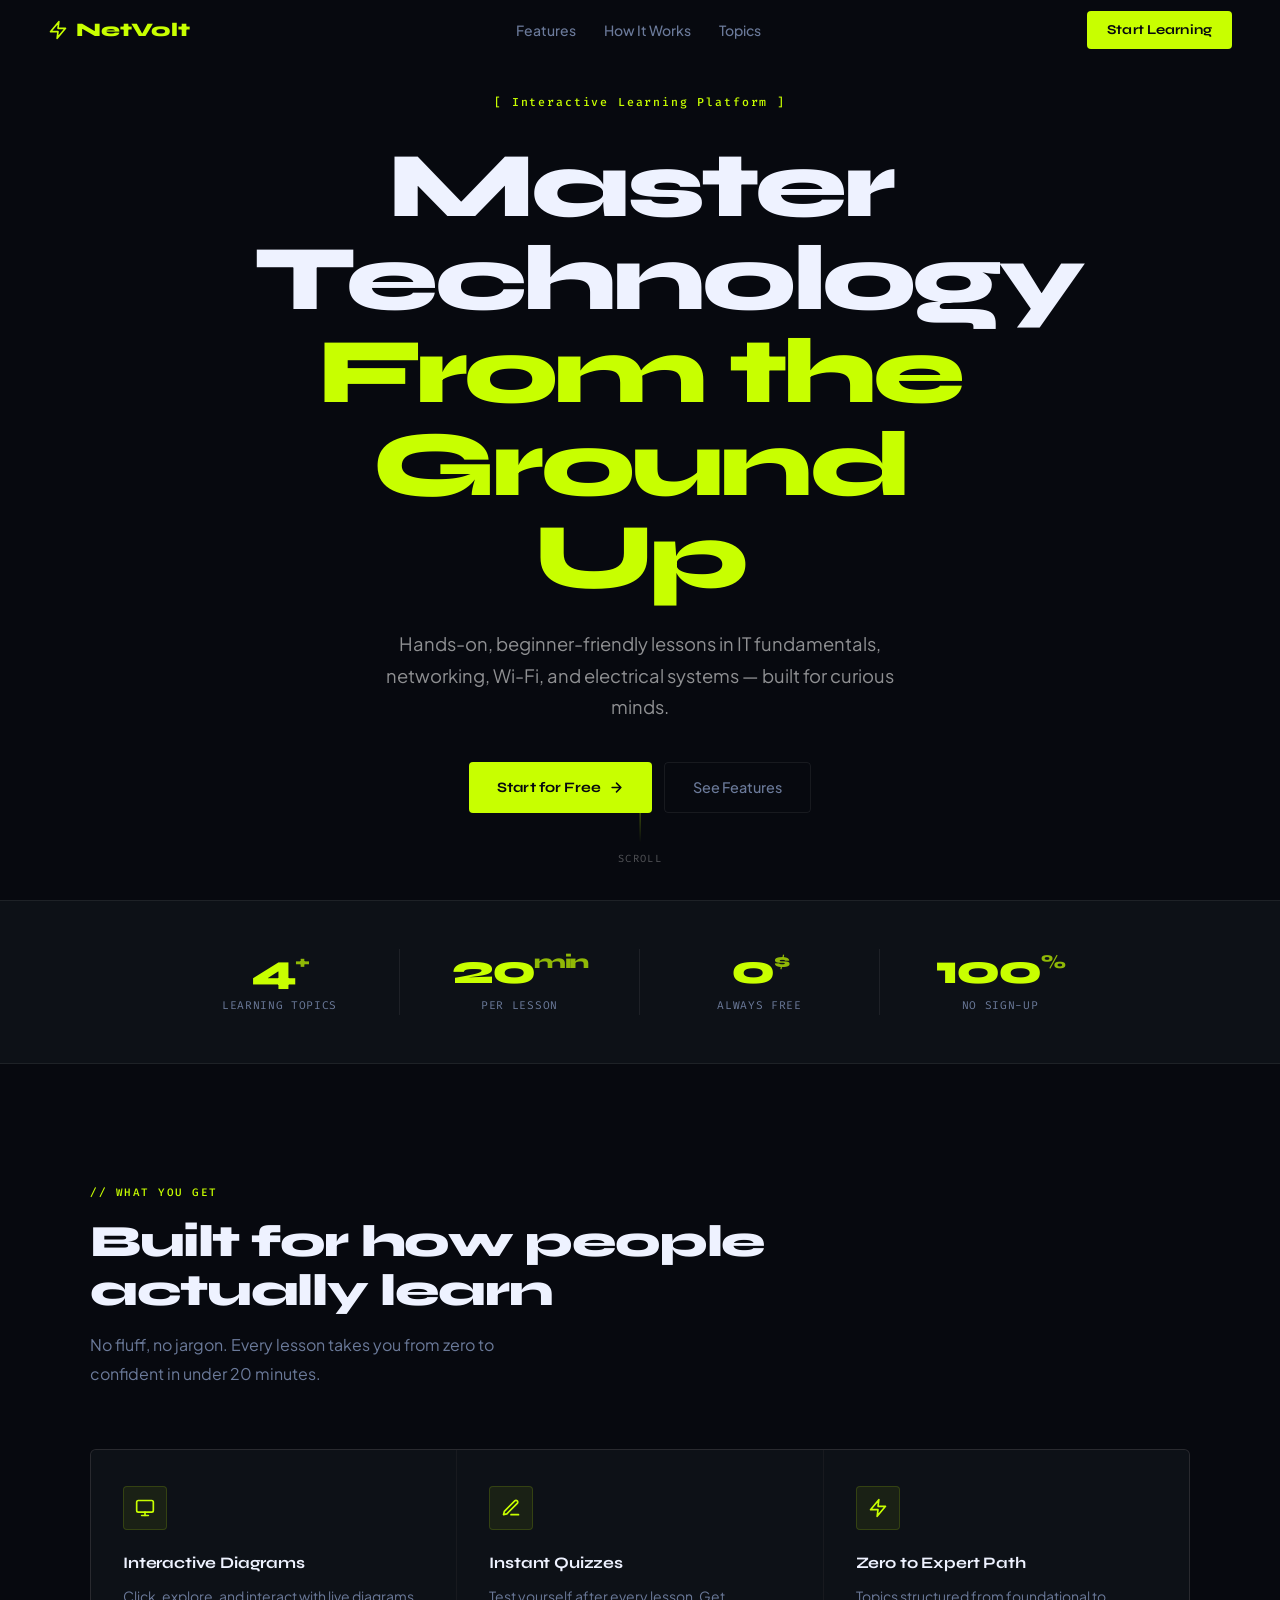
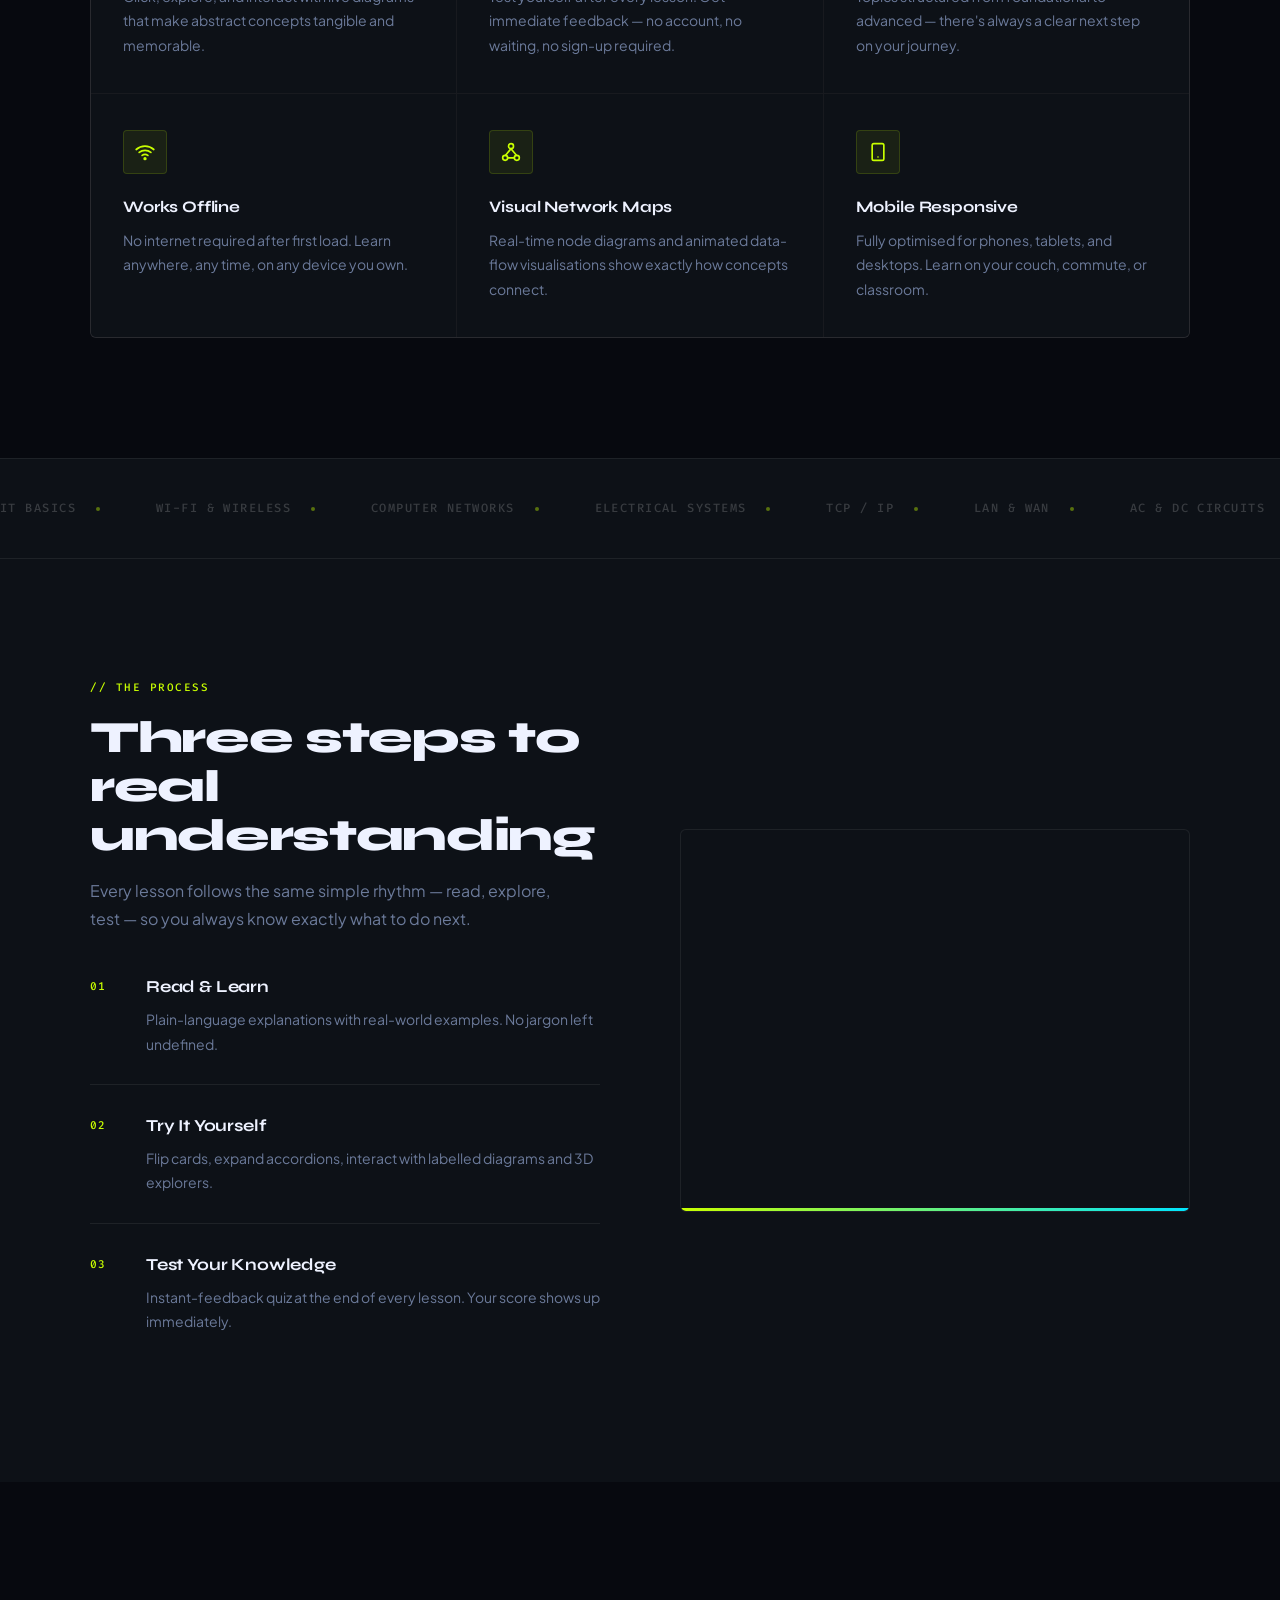
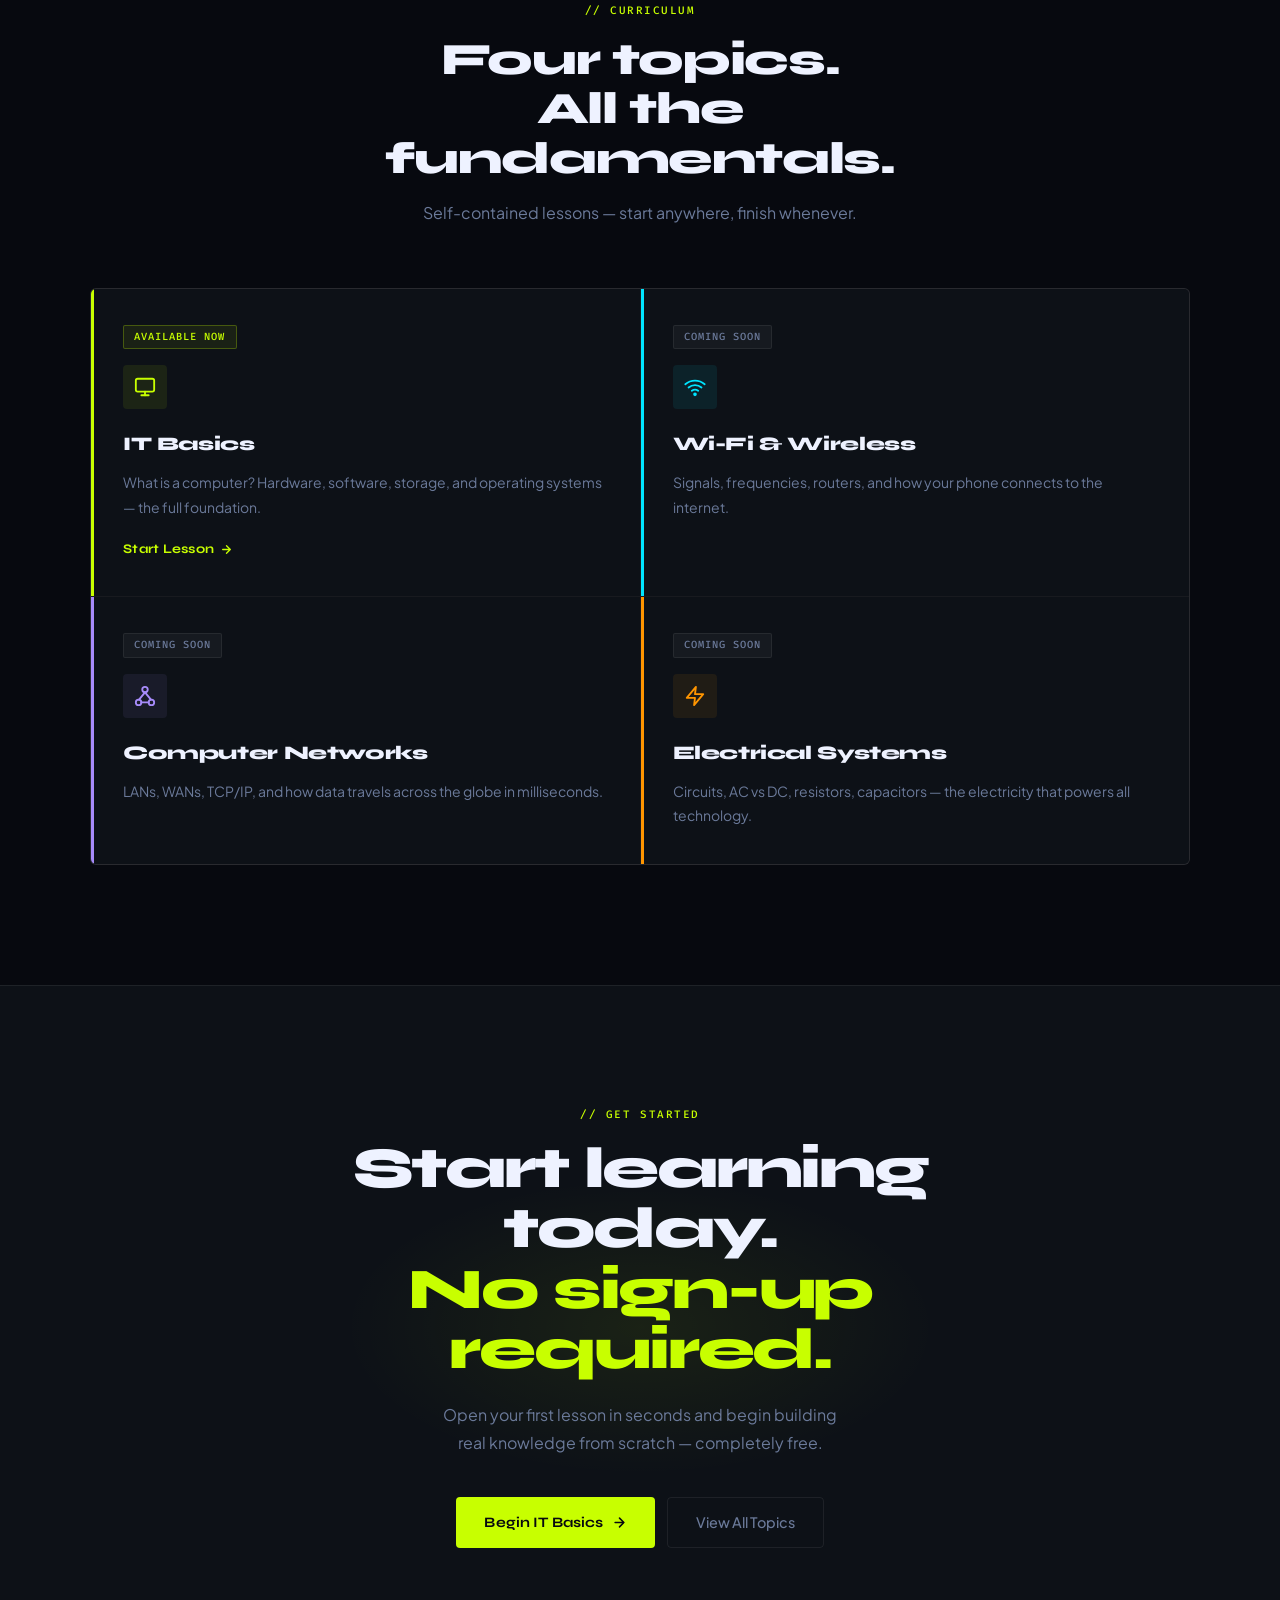
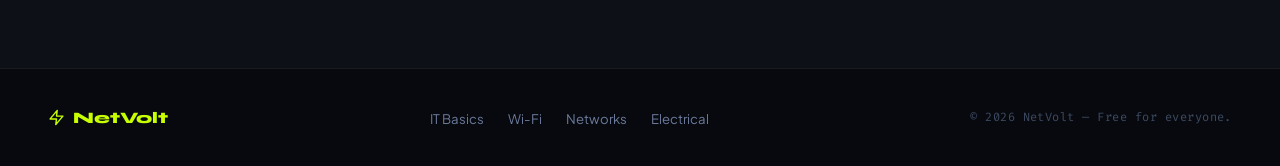
==== commit 2f04158b: "Change Theme" ====
--- a/index.html
+++ b/index.html
@@ -8,170 +8,151 @@
 
   <link rel="preconnect" href="https://fonts.googleapis.com" />
   <link rel="preconnect" href="https://fonts.gstatic.com" crossorigin />
-  <link href="https://fonts.googleapis.com/css2?family=Inter:wght@300;400;500;600;700;800;900&family=Space+Grotesk:wght@400;500;600;700&display=swap" rel="stylesheet" />
+  <link href="https://fonts.googleapis.com/css2?family=Syne:wght@700;800&family=Plus+Jakarta+Sans:wght@400;500;600&family=Fira+Code:wght@400;500&display=swap" rel="stylesheet" />
 
   <style>
-    /* ─── Reset & Base ─────────────────────────────────────────── */
+    /* ─── Reset & Base ───────────────────────────────────── */
     *, *::before, *::after { box-sizing: border-box; margin: 0; padding: 0; }
 
     :root {
-      --black:        #000000;
-      --bg-primary:   #0a0a0f;
-      --bg-secondary: #0d0d1a;
-      --bg-tertiary:  #141428;
-      --white:        #ffffff;
-      --gray-300:     #a0a0b8;
-      --gray-500:     #555570;
-      --coral:        #ff5533;
-      --coral-hover:  #ff7755;
-      --coral-dim:    rgba(255, 85, 51, 0.12);
-      --coral-glow:   rgba(255, 85, 51, 0.25);
-      --magenta:      #ff2d9b;
-      --purple:       #8b5cf6;
-      --cyan:         #00e5ff;
-      --gradient:     linear-gradient(135deg, #ff5533 0%, #ff2d9b 50%, #8b5cf6 100%);
-      --gradient-btn: linear-gradient(135deg, #ff5533, #ff2d9b);
-      --border:       rgba(255, 255, 255, 0.08);
-      --font-sans:    'Inter', system-ui, sans-serif;
-      --font-head:    'Space Grotesk', system-ui, sans-serif;
-      --ease-out:     cubic-bezier(0.16, 1, 0.3, 1);
-      --ease-in-out:  cubic-bezier(0.65, 0, 0.35, 1);
-    }
-
-    html {
-      scroll-behavior: smooth;
-      font-size: 16px;
-    }
+      --bg:       #07090f;
+      --bg2:      #0d1117;
+      --bg3:      #141c24;
+      --lime:     #c8ff00;
+      --lime-d:   rgba(200,255,0,0.07);
+      --lime-g:   rgba(200,255,0,0.20);
+      --lime-h:   #d4ff26;
+      --cyan:     #00e5ff;
+      --white:    #eef2ff;
+      --gray:     #6b7a9a;
+      --muted:    #3d4a60;
+      --border:   rgba(255,255,255,0.07);
+      --head:     'Syne', system-ui, sans-serif;
+      --body:     'Plus Jakarta Sans', system-ui, sans-serif;
+      --mono:     'Fira Code', monospace;
+      --ease-out: cubic-bezier(0.16, 1, 0.3, 1);
+    }
+
+    html { scroll-behavior: smooth; font-size: 16px; }
 
     body {
-      background: var(--bg-primary);
+      background: var(--bg);
       color: var(--white);
-      font-family: var(--font-sans);
+      font-family: var(--body);
       line-height: 1.6;
       overflow-x: hidden;
       -webkit-font-smoothing: antialiased;
     }
 
-    /* ─── Scrollbar ─────────────────────────────────────────────── */
     ::-webkit-scrollbar { width: 4px; }
-    ::-webkit-scrollbar-track { background: var(--bg-primary); }
-    ::-webkit-scrollbar-thumb { background: var(--gray-500); border-radius: 2px; }
-
-    /* ─── Nav ───────────────────────────────────────────────────── */
+    ::-webkit-scrollbar-track { background: var(--bg); }
+    ::-webkit-scrollbar-thumb { background: var(--bg3); border-radius: 2px; }
+
+    /* ─── Nav ──────────────────────────────────────────── */
     .nav {
       position: fixed;
       top: 0; left: 0; right: 0;
       z-index: 100;
-      padding: 20px 48px;
+      padding: 0 48px;
+      height: 60px;
       display: flex;
       align-items: center;
       justify-content: space-between;
-      transition: background 0.4s var(--ease-out), backdrop-filter 0.4s;
+      transition: background 0.3s, border-bottom 0.3s;
     }
     .nav.scrolled {
-      background: rgba(10,10,15,0.92);
+      background: rgba(7,9,15,0.93);
       backdrop-filter: blur(20px);
       -webkit-backdrop-filter: blur(20px);
-      border-bottom: 1px solid var(--border);
+      border-bottom: 1px solid rgba(200,255,0,0.08);
     }
 
     .nav-logo {
-      font-family: var(--font-head);
-      font-size: 1.3rem;
-      font-weight: 700;
-      color: var(--white);
+      font-family: var(--head);
+      font-size: 1.2rem;
+      font-weight: 800;
+      color: var(--lime);
       text-decoration: none;
-      letter-spacing: -0.02em;
+      letter-spacing: -0.01em;
       display: flex;
       align-items: center;
       gap: 8px;
     }
-    .nav-logo svg {
-      width: 22px; height: 22px;
-      color: var(--coral);
-      flex-shrink: 0;
-    }
+    .nav-logo svg { width: 20px; height: 20px; color: var(--lime); flex-shrink: 0; }
 
     .nav-links {
       list-style: none;
       display: flex;
-      gap: 36px;
+      gap: 4px;
     }
     .nav-links a {
-      color: var(--gray-300);
+      color: var(--gray);
       text-decoration: none;
       font-size: 0.875rem;
       font-weight: 500;
+      padding: 6px 12px;
+      border-radius: 4px;
+      transition: color 0.15s, background 0.15s;
+    }
+    .nav-links a:hover { color: var(--white); background: rgba(255,255,255,0.04); }
+
+    .nav-cta {
+      background: var(--lime);
+      color: #07090f;
+      padding: 8px 20px;
+      border-radius: 4px;
+      font-size: 0.85rem;
+      font-weight: 700;
+      font-family: var(--head);
+      text-decoration: none;
       letter-spacing: 0.01em;
-      transition: color 0.2s;
-    }
-    .nav-links a:hover { color: var(--white); }
-
-    .nav-cta {
-      background: var(--gradient-btn);
-      color: #fff;
-      padding: 10px 24px;
-      border-radius: 100px;
-      font-size: 0.875rem;
-      font-weight: 600;
-      text-decoration: none;
-      letter-spacing: -0.01em;
-      transition: opacity 0.2s, transform 0.2s, box-shadow 0.2s;
+      transition: background 0.15s, box-shadow 0.15s, transform 0.15s;
     }
     .nav-cta:hover {
-      opacity: 0.9;
+      background: var(--lime-h);
+      box-shadow: 0 0 20px var(--lime-g);
       transform: translateY(-1px);
-      box-shadow: 0 8px 24px var(--coral-glow);
-    }
-
-    /* ─── Hero ──────────────────────────────────────────────────── */
+    }
+
+    /* ─── Hero ─────────────────────────────────────────── */
     .hero {
       position: relative;
       width: 100%;
-      height: 100vh;
-      min-height: 600px;
+      min-height: 100vh;
       display: flex;
       align-items: center;
       justify-content: center;
       overflow: hidden;
-      background: var(--bg-primary);
-    }
-
-    /* The product video fills the hero */
+      background: var(--bg);
+    }
+
     .hero-video {
       position: absolute;
       inset: 0;
-      width: 100%;
-      height: 100%;
+      width: 100%; height: 100%;
       object-fit: cover;
-      filter: brightness(0.75);
+      filter: brightness(0.35) saturate(0.6);
       z-index: 1;
     }
 
-    /* Top vignette — fades the very top edge to the dark background */
+    /* Top gradient */
     .hero::before {
       content: '';
       position: absolute;
       top: 0; left: 0; right: 0;
-      height: 30%;
-      background: linear-gradient(to bottom, rgba(10,10,15,0.7) 0%, transparent 100%);
+      height: 35%;
+      background: linear-gradient(to bottom, rgba(7,9,15,0.85) 0%, transparent 100%);
       z-index: 2;
       pointer-events: none;
     }
 
-    /* Bottom gradient — seamlessly merges video into the dark sections below */
+    /* Bottom gradient */
     .hero::after {
       content: '';
       position: absolute;
       bottom: 0; left: 0; right: 0;
       height: 55%;
-      background: linear-gradient(
-        to bottom,
-        transparent 0%,
-        rgba(10,10,15,0.4) 30%,
-        rgba(10,10,15,0.88) 65%,
-        #0a0a0f 100%
-      );
+      background: linear-gradient(to bottom, transparent 0%, rgba(7,9,15,0.7) 50%, #07090f 100%);
       z-index: 2;
       pointer-events: none;
     }
@@ -180,96 +161,78 @@
       position: relative;
       z-index: 3;
       text-align: center;
-      max-width: 860px;
+      max-width: 820px;
       padding: 0 24px;
     }
 
     .hero-eyebrow {
-      display: inline-flex;
-      align-items: center;
-      gap: 8px;
-      font-size: 0.75rem;
-      font-weight: 600;
-      letter-spacing: 0.12em;
-      text-transform: uppercase;
-      color: var(--coral);
-      background: var(--coral-dim);
-      border: 1px solid rgba(255, 85, 51, 0.3);
-      padding: 6px 16px;
-      border-radius: 100px;
+      font-family: var(--mono);
+      font-size: 0.72rem;
+      font-weight: 500;
+      letter-spacing: 0.16em;
+      color: var(--lime);
+      display: inline-block;
       margin-bottom: 28px;
       opacity: 0;
-      transform: translateY(20px);
-      animation: fadeUp 0.8s var(--ease-out) 0.3s forwards;
-    }
-    .hero-eyebrow .dot {
-      width: 6px; height: 6px;
-      background: var(--coral);
-      border-radius: 50%;
-      animation: pulse 2s ease-in-out infinite;
+      transform: translateY(16px);
+      animation: fadeUp 0.7s var(--ease-out) 0.2s forwards;
     }
 
     .hero-title {
-      font-family: var(--font-head);
-      font-size: clamp(2.5rem, 7vw, 5.5rem);
-      font-weight: 700;
-      line-height: 1.05;
+      font-family: var(--head);
+      font-size: clamp(2.8rem, 7.5vw, 5.8rem);
+      font-weight: 800;
+      line-height: 1.0;
       letter-spacing: -0.04em;
       color: var(--white);
       margin-bottom: 24px;
       opacity: 0;
-      transform: translateY(28px);
-      animation: fadeUp 0.9s var(--ease-out) 0.5s forwards;
-    }
-    .hero-title .accent {
-      background: var(--gradient);
-      -webkit-background-clip: text;
-      -webkit-text-fill-color: transparent;
-      background-clip: text;
-      position: relative;
-    }
+      transform: translateY(24px);
+      animation: fadeUp 0.9s var(--ease-out) 0.4s forwards;
+    }
+    .hero-title .accent { color: var(--lime); }
 
     .hero-subtitle {
-      font-size: clamp(1rem, 2vw, 1.2rem);
-      font-weight: 400;
-      color: rgba(255,255,255,0.7);
-      line-height: 1.65;
-      max-width: 560px;
+      font-size: clamp(1rem, 2vw, 1.15rem);
+      color: rgba(255,255,255,0.55);
+      line-height: 1.7;
+      max-width: 520px;
       margin: 0 auto 40px;
       opacity: 0;
-      transform: translateY(24px);
-      animation: fadeUp 0.9s var(--ease-out) 0.7s forwards;
+      transform: translateY(20px);
+      animation: fadeUp 0.9s var(--ease-out) 0.6s forwards;
     }
 
     .hero-actions {
       display: flex;
       align-items: center;
       justify-content: center;
-      gap: 16px;
+      gap: 12px;
       flex-wrap: wrap;
       opacity: 0;
-      transform: translateY(20px);
-      animation: fadeUp 0.9s var(--ease-out) 0.9s forwards;
+      transform: translateY(16px);
+      animation: fadeUp 0.9s var(--ease-out) 0.8s forwards;
     }
 
     .btn-primary {
       display: inline-flex;
       align-items: center;
       gap: 8px;
-      background: var(--gradient-btn);
-      color: #fff;
-      padding: 15px 32px;
-      border-radius: 100px;
-      font-size: 0.95rem;
+      background: var(--lime);
+      color: #07090f;
+      padding: 14px 28px;
+      border-radius: 4px;
+      font-family: var(--head);
+      font-size: 0.9rem;
       font-weight: 700;
       text-decoration: none;
-      letter-spacing: -0.01em;
-      transition: opacity 0.2s, transform 0.2s, box-shadow 0.2s;
+      letter-spacing: 0.01em;
+      transition: background 0.15s, box-shadow 0.15s, transform 0.15s;
     }
     .btn-primary:hover {
-      opacity: 0.9;
+      background: var(--lime-h);
+      box-shadow: 0 0 28px var(--lime-g);
       transform: translateY(-2px);
-      box-shadow: 0 12px 40px var(--coral-glow);
     }
 
     .btn-ghost {
@@ -277,19 +240,19 @@
       align-items: center;
       gap: 8px;
       background: transparent;
-      color: var(--coral);
-      padding: 15px 32px;
-      border-radius: 100px;
-      border: 1px solid var(--coral);
-      font-size: 0.95rem;
+      color: var(--gray);
+      padding: 13px 28px;
+      border-radius: 4px;
+      border: 1px solid var(--border);
+      font-size: 0.9rem;
       font-weight: 500;
       text-decoration: none;
-      letter-spacing: -0.01em;
-      transition: border-color 0.2s, background 0.2s, transform 0.2s;
+      transition: border-color 0.15s, color 0.15s, background 0.15s;
     }
     .btn-ghost:hover {
-      background: var(--coral-dim);
-      transform: translateY(-2px);
+      border-color: rgba(255,255,255,0.2);
+      color: var(--white);
+      background: rgba(255,255,255,0.04);
     }
 
     .scroll-indicator {
@@ -303,33 +266,34 @@
       align-items: center;
       gap: 8px;
       opacity: 0;
-      animation: fadeIn 1s var(--ease-out) 1.5s forwards;
+      animation: fadeIn 1s var(--ease-out) 1.4s forwards;
     }
     .scroll-indicator span {
-      font-size: 0.7rem;
-      letter-spacing: 0.12em;
+      font-family: var(--mono);
+      font-size: 0.65rem;
+      letter-spacing: 0.14em;
       text-transform: uppercase;
-      color: rgba(255,255,255,0.4);
+      color: rgba(255,255,255,0.3);
     }
     .scroll-line {
-      width: 1px;
-      height: 40px;
-      background: linear-gradient(to bottom, rgba(255,255,255,0.4), transparent);
+      width: 1px; height: 36px;
+      background: linear-gradient(to bottom, var(--lime), transparent);
+      opacity: 0.5;
       animation: scrollPulse 2s ease-in-out infinite;
     }
 
-    /* ─── Stats Strip ───────────────────────────────────────────── */
+    /* ─── Stats Strip ───────────────────────────────────── */
     .stats {
-      background: var(--bg-secondary);
+      background: var(--bg2);
       border-top: 1px solid var(--border);
       border-bottom: 1px solid var(--border);
-      padding: 52px 48px;
+      padding: 48px 48px;
     }
     .stats-grid {
       max-width: 960px;
       margin: 0 auto;
       display: grid;
-      grid-template-columns: repeat(auto-fit, minmax(160px, 1fr));
+      grid-template-columns: repeat(4, 1fr);
       gap: 0;
     }
     .stat-item {
@@ -339,119 +303,159 @@
     }
     .stat-item:last-child { border-right: none; }
     .stat-value {
-      font-family: var(--font-head);
-      font-size: 2.8rem;
-      font-weight: 700;
+      font-family: var(--head);
+      font-size: 2.6rem;
+      font-weight: 800;
       letter-spacing: -0.04em;
-      color: var(--white);
+      color: var(--lime);
       line-height: 1;
     }
-    .stat-value span { color: var(--coral); }
+    .stat-value sup {
+      font-size: 1.2rem;
+      vertical-align: super;
+      opacity: 0.7;
+    }
     .stat-label {
-      font-size: 0.8rem;
-      color: var(--gray-300);
+      font-family: var(--mono);
+      font-size: 0.7rem;
+      color: var(--gray);
       margin-top: 6px;
-      letter-spacing: 0.04em;
-      max-width: none;
-    }
-
-    /* ─── Section layout ────────────────────────────────────────── */
+      letter-spacing: 0.06em;
+      text-transform: uppercase;
+    }
+
+    /* ─── Section layout ────────────────────────────────── */
     .section {
       padding: 120px 48px;
-      background: var(--bg-primary);
       position: relative;
     }
+    .section-alt { background: var(--bg2); }
 
     .container {
-      max-width: 1140px;
+      max-width: 1100px;
       margin: 0 auto;
     }
 
     .section-tag {
-      font-size: 0.72rem;
-      font-weight: 600;
+      font-family: var(--mono);
+      font-size: 0.68rem;
+      font-weight: 500;
       letter-spacing: 0.14em;
       text-transform: uppercase;
-      color: var(--coral);
+      color: var(--lime);
       display: block;
       margin-bottom: 16px;
     }
 
     .section-title {
-      font-family: var(--font-head);
-      font-size: clamp(1.8rem, 4vw, 3rem);
-      font-weight: 700;
+      font-family: var(--head);
+      font-size: clamp(1.8rem, 4vw, 2.8rem);
+      font-weight: 800;
       letter-spacing: -0.03em;
       color: var(--white);
       line-height: 1.1;
-      margin-bottom: 20px;
+      margin-bottom: 16px;
     }
 
     .section-body {
-      font-size: 1.05rem;
-      color: rgba(255,255,255,0.6);
-      line-height: 1.75;
-      max-width: 500px;
-    }
-
-    /* ─── Features Grid ─────────────────────────────────────────── */
+      font-size: 1rem;
+      color: var(--gray);
+      line-height: 1.8;
+      max-width: 480px;
+    }
+
+    /* ─── Features Grid ─────────────────────────────────── */
     .features-grid {
       display: grid;
-      grid-template-columns: repeat(auto-fit, minmax(300px, 1fr));
-      gap: 2px;
-      margin-top: 64px;
-      border: 2px solid var(--border);
-      border-radius: 20px;
+      grid-template-columns: repeat(3, 1fr);
+      gap: 1px;
+      margin-top: 60px;
+      background: var(--border);
+      border: 1px solid var(--border);
+      border-radius: 6px;
       overflow: hidden;
     }
 
     .feature-card {
-      background: var(--bg-secondary);
-      padding: 40px 36px;
-      transition: background 0.3s;
+      background: var(--bg2);
+      padding: 36px 32px;
       position: relative;
-      overflow: hidden;
-    }
-    .feature-card::before {
+      transition: background 0.2s;
+    }
+    .feature-card::after {
       content: '';
       position: absolute;
       top: 0; left: 0; right: 0;
-      height: 1px;
-      background: linear-gradient(90deg, transparent, rgba(255,85,51,0.5), transparent);
+      height: 2px;
+      background: var(--lime);
       opacity: 0;
-      transition: opacity 0.3s;
-    }
-    .feature-card:hover { background: var(--bg-tertiary); }
-    .feature-card:hover::before { opacity: 1; }
+      transition: opacity 0.2s;
+    }
+    .feature-card:hover { background: var(--bg3); }
+    .feature-card:hover::after { opacity: 1; }
 
     .feature-icon {
-      width: 48px; height: 48px;
-      background: var(--coral-dim);
-      border: 1px solid rgba(255, 85, 51, 0.25);
-      border-radius: 12px;
+      width: 44px; height: 44px;
+      background: var(--lime-d);
+      border: 1px solid rgba(200,255,0,0.15);
+      border-radius: 4px;
       display: flex;
       align-items: center;
       justify-content: center;
-      margin-bottom: 24px;
-      color: var(--coral);
-    }
-    .feature-icon svg { width: 22px; height: 22px; }
+      margin-bottom: 20px;
+      color: var(--lime);
+    }
+    .feature-icon svg { width: 20px; height: 20px; }
 
     .feature-title {
-      font-family: var(--font-head);
-      font-size: 1.1rem;
-      font-weight: 600;
+      font-family: var(--head);
+      font-size: 1rem;
+      font-weight: 700;
       color: var(--white);
-      margin-bottom: 10px;
+      margin-bottom: 8px;
       letter-spacing: -0.01em;
     }
     .feature-body {
-      font-size: 0.9rem;
-      color: rgba(255,255,255,0.55);
-      line-height: 1.7;
-    }
-
-    /* ─── Split Section ─────────────────────────────────────────── */
+      font-size: 0.875rem;
+      color: var(--gray);
+      line-height: 1.75;
+    }
+
+    /* ─── Marquee ───────────────────────────────────────── */
+    .marquee-section {
+      background: var(--bg2);
+      padding: 40px 0;
+      overflow: hidden;
+      border-top: 1px solid var(--border);
+      border-bottom: 1px solid var(--border);
+    }
+    .marquee-track {
+      display: flex;
+      gap: 56px;
+      white-space: nowrap;
+      animation: marquee 22s linear infinite;
+      width: max-content;
+    }
+    .marquee-item {
+      font-family: var(--mono);
+      font-size: 0.75rem;
+      font-weight: 500;
+      letter-spacing: 0.12em;
+      text-transform: uppercase;
+      color: rgba(255,255,255,0.18);
+      display: flex;
+      align-items: center;
+      gap: 20px;
+      flex-shrink: 0;
+    }
+    .marquee-item .sep {
+      width: 4px; height: 4px;
+      background: var(--lime);
+      border-radius: 50%;
+      opacity: 0.4;
+    }
+
+    /* ─── Split Section ─────────────────────────────────── */
     .split {
       display: grid;
       grid-template-columns: 1fr 1fr;
@@ -463,113 +467,183 @@
 
     .split-visual {
       position: relative;
-      border-radius: 16px;
+      border-radius: 6px;
       overflow: hidden;
       aspect-ratio: 4/3;
-      background: var(--bg-secondary);
+      background: var(--bg2);
       border: 1px solid var(--border);
     }
-    .split-visual video,
-    .split-visual img {
+    .split-visual video {
       width: 100%; height: 100%;
       object-fit: cover;
       display: block;
+      filter: saturate(0.7) brightness(0.8);
     }
     .split-visual::after {
       content: '';
       position: absolute;
-      bottom: -40px; right: -40px;
-      width: 160px; height: 160px;
-      background: var(--coral-glow);
-      border-radius: 50%;
-      filter: blur(60px);
-      pointer-events: none;
-    }
-
-    /* ─── Steps ─────────────────────────────────────────────────── */
+      bottom: 0; left: 0; right: 0;
+      height: 3px;
+      background: linear-gradient(90deg, var(--lime), var(--cyan));
+    }
+
+    /* ─── Steps ─────────────────────────────────────────── */
     .steps-list {
       list-style: none;
       display: flex;
       flex-direction: column;
       gap: 0;
-      margin-top: 56px;
+      margin-top: 48px;
     }
 
     .step {
       display: flex;
-      gap: 28px;
-      padding: 36px 0;
+      gap: 24px;
+      padding: 28px 0;
       border-bottom: 1px solid var(--border);
-      position: relative;
     }
     .step:first-child { padding-top: 0; }
     .step:last-child { border-bottom: none; }
 
     .step-num {
-      font-family: var(--font-head);
-      font-size: 0.72rem;
+      font-family: var(--mono);
+      font-size: 0.7rem;
+      font-weight: 500;
+      letter-spacing: 0.1em;
+      color: var(--lime);
+      min-width: 32px;
+      padding-top: 4px;
+    }
+
+    .step-content h3 {
+      font-family: var(--head);
+      font-size: 1.05rem;
       font-weight: 700;
-      letter-spacing: 0.08em;
-      color: var(--coral);
-      min-width: 36px;
-      padding-top: 4px;
-    }
-
-    .step-content h3 {
-      font-family: var(--font-head);
+      color: var(--white);
+      letter-spacing: -0.01em;
+      margin-bottom: 6px;
+    }
+    .step-content p {
+      font-size: 0.875rem;
+      color: var(--gray);
+      line-height: 1.75;
+    }
+
+    /* ─── Topics Grid ───────────────────────────────────── */
+    .topics-grid {
+      display: grid;
+      grid-template-columns: repeat(2, 1fr);
+      gap: 1px;
+      margin-top: 60px;
+      background: var(--border);
+      border: 1px solid var(--border);
+      border-radius: 6px;
+      overflow: hidden;
+    }
+
+    .topic-card {
+      background: var(--bg2);
+      padding: 36px 32px;
+      display: flex;
+      flex-direction: column;
+      text-decoration: none;
+      color: inherit;
+      position: relative;
+      transition: background 0.2s;
+    }
+    .topic-card:hover { background: var(--bg3); }
+
+    .topic-card::before {
+      content: '';
+      position: absolute;
+      left: 0; top: 0; bottom: 0;
+      width: 3px;
+      transition: opacity 0.2s;
+    }
+
+    /* Per-topic left border colors */
+    .topic-card--it::before    { background: var(--lime); }
+    .topic-card--wifi::before  { background: var(--cyan); }
+    .topic-card--net::before   { background: #a78bfa; }
+    .topic-card--elec::before  { background: #ff9500; }
+
+    .topic-badge {
+      font-family: var(--mono);
+      font-size: 0.65rem;
+      font-weight: 500;
+      letter-spacing: 0.1em;
+      text-transform: uppercase;
+      padding: 3px 10px;
+      border-radius: 2px;
+      margin-bottom: 16px;
+      display: inline-block;
+      width: fit-content;
+    }
+    .topic-badge--available {
+      background: var(--lime-d);
+      color: var(--lime);
+      border: 1px solid rgba(200,255,0,0.25);
+    }
+    .topic-badge--soon {
+      background: rgba(255,255,255,0.04);
+      color: var(--gray);
+      border: 1px solid var(--border);
+    }
+
+    .topic-icon {
+      width: 44px; height: 44px;
+      border-radius: 4px;
+      display: flex;
+      align-items: center;
+      justify-content: center;
+      margin-bottom: 20px;
+    }
+    .topic-icon--it    { background: rgba(200,255,0,0.08); color: var(--lime); }
+    .topic-icon--wifi  { background: rgba(0,229,255,0.08); color: var(--cyan); }
+    .topic-icon--net   { background: rgba(167,139,250,0.08); color: #a78bfa; }
+    .topic-icon--elec  { background: rgba(255,149,0,0.08); color: #ff9500; }
+    .topic-icon svg { width: 22px; height: 22px; }
+
+    .topic-title {
+      font-family: var(--head);
       font-size: 1.2rem;
-      font-weight: 600;
+      font-weight: 800;
       color: var(--white);
       letter-spacing: -0.02em;
-      margin-bottom: 8px;
-    }
-    .step-content p {
-      font-size: 0.9rem;
-      color: rgba(255,255,255,0.55);
-      line-height: 1.7;
-    }
-
-    /* ─── Marquee ───────────────────────────────────────────────── */
-    .marquee-section {
-      background: var(--bg-secondary);
-      padding: 48px 0;
-      overflow: hidden;
-      border-top: 1px solid var(--border);
-      border-bottom: 1px solid var(--border);
-    }
-    .marquee-track {
-      display: flex;
-      gap: 64px;
-      white-space: nowrap;
-      animation: marquee 20s linear infinite;
-      width: max-content;
-    }
-    .marquee-item {
-      font-family: var(--font-head);
-      font-size: 0.85rem;
-      font-weight: 600;
-      letter-spacing: 0.1em;
-      text-transform: uppercase;
-      color: rgba(255,255,255,0.25);
-      display: flex;
-      align-items: center;
-      gap: 24px;
-      flex-shrink: 0;
-    }
-    .marquee-item .sep {
-      width: 4px; height: 4px;
-      background: var(--coral);
-      border-radius: 50%;
-      opacity: 0.5;
-    }
-
-    /* ─── CTA Section ───────────────────────────────────────────── */
+      margin-bottom: 10px;
+    }
+
+    .topic-desc {
+      font-size: 0.875rem;
+      color: var(--gray);
+      line-height: 1.75;
+      flex-grow: 1;
+      max-width: none;
+    }
+
+    .topic-link {
+      margin-top: 20px;
+      display: flex;
+      align-items: center;
+      gap: 6px;
+      font-family: var(--head);
+      font-size: 0.82rem;
+      font-weight: 700;
+      letter-spacing: 0.02em;
+    }
+    .topic-card--it .topic-link    { color: var(--lime); }
+    .topic-card--wifi .topic-link  { color: var(--cyan); }
+    .topic-card--net .topic-link   { color: #a78bfa; }
+    .topic-card--elec .topic-link  { color: #ff9500; }
+
+    /* ─── CTA Section ───────────────────────────────────── */
     .cta-section {
-      padding: 140px 48px;
-      background: var(--bg-primary);
+      padding: 120px 48px;
+      background: var(--bg2);
       text-align: center;
       position: relative;
       overflow: hidden;
+      border-top: 1px solid var(--border);
     }
     .cta-section::before {
       content: '';
@@ -577,31 +651,35 @@
       top: 50%; left: 50%;
       transform: translate(-50%, -50%);
       width: 600px; height: 300px;
-      background: radial-gradient(ellipse at center, rgba(255,85,51,0.12) 0%, transparent 70%);
+      background: radial-gradient(ellipse at center, rgba(200,255,0,0.07) 0%, transparent 70%);
       pointer-events: none;
     }
 
-    .cta-section .section-title {
-      font-size: clamp(2rem, 5vw, 3.8rem);
-      max-width: 740px;
-      margin: 0 auto 24px;
-    }
-    .cta-section .section-body {
-      margin: 0 auto 48px;
-      max-width: 420px;
-      text-align: center;
-    }
-    .cta-section .hero-actions {
-      opacity: 1;
-      transform: none;
-      animation: none;
-    }
-
-    /* ─── Footer ────────────────────────────────────────────────── */
+    .cta-title {
+      font-family: var(--head);
+      font-size: clamp(2rem, 5vw, 3.6rem);
+      font-weight: 800;
+      letter-spacing: -0.04em;
+      color: var(--white);
+      max-width: 700px;
+      margin: 0 auto 20px;
+      line-height: 1.05;
+    }
+    .cta-title .accent { color: var(--lime); }
+
+    .cta-body {
+      font-size: 1rem;
+      color: var(--gray);
+      line-height: 1.75;
+      max-width: 400px;
+      margin: 0 auto 40px;
+    }
+
+    /* ─── Footer ────────────────────────────────────────── */
     .footer {
-      background: var(--bg-secondary);
+      background: var(--bg);
       border-top: 1px solid var(--border);
-      padding: 40px 48px;
+      padding: 36px 48px;
       display: flex;
       align-items: center;
       justify-content: space-between;
@@ -610,99 +688,91 @@
     }
 
     .footer-logo {
-      font-family: var(--font-head);
+      font-family: var(--head);
       font-size: 1rem;
-      font-weight: 700;
-      color: var(--white);
+      font-weight: 800;
+      color: var(--lime);
       text-decoration: none;
       display: flex;
       align-items: center;
       gap: 8px;
-      letter-spacing: -0.02em;
-    }
-    .footer-logo svg { width: 18px; height: 18px; color: var(--coral); }
+      letter-spacing: -0.01em;
+    }
+    .footer-logo svg { width: 17px; height: 17px; color: var(--lime); }
 
     .footer-links {
       display: flex;
-      gap: 28px;
+      gap: 24px;
       list-style: none;
     }
     .footer-links a {
       font-size: 0.825rem;
-      color: var(--gray-300);
+      color: var(--gray);
       text-decoration: none;
-      transition: color 0.2s;
+      transition: color 0.15s;
     }
     .footer-links a:hover { color: var(--white); }
 
     .footer-copy {
-      font-size: 0.8rem;
-      color: var(--gray-500);
-    }
-
-    /* ─── Animations ────────────────────────────────────────────── */
+      font-family: var(--mono);
+      font-size: 0.75rem;
+      color: var(--muted);
+      letter-spacing: 0.04em;
+    }
+
+    /* ─── Animations ────────────────────────────────────── */
     @keyframes fadeUp {
       to { opacity: 1; transform: translateY(0); }
     }
-
     @keyframes fadeIn {
       to { opacity: 1; }
     }
-
-    @keyframes pulse {
-      0%, 100% { opacity: 1; }
-      50%       { opacity: 0.4; }
-    }
-
     @keyframes scrollPulse {
-      0%   { transform: scaleY(1); transform-origin: top; }
-      50%  { transform: scaleY(0.6); transform-origin: top; }
-      100% { transform: scaleY(1); transform-origin: top; }
-    }
-
+      0%, 100% { transform: scaleY(1); transform-origin: top; }
+      50%  { transform: scaleY(0.5); transform-origin: top; }
+    }
     @keyframes marquee {
       from { transform: translateX(0); }
       to   { transform: translateX(-50%); }
     }
 
-    /* Scroll-reveal base state */
+    /* Scroll-reveal */
     .reveal {
       opacity: 0;
-      transform: translateY(36px);
-      transition: opacity 0.75s var(--ease-out), transform 0.75s var(--ease-out);
+      transform: translateY(32px);
+      transition: opacity 0.7s var(--ease-out), transform 0.7s var(--ease-out);
     }
     .reveal.is-visible {
       opacity: 1;
       transform: translateY(0);
     }
-
-    /* Staggered children */
     .reveal-stagger > * {
       opacity: 0;
-      transform: translateY(28px);
-      transition: opacity 0.65s var(--ease-out), transform 0.65s var(--ease-out);
-    }
-    .reveal-stagger.is-visible > *:nth-child(1) { opacity:1; transform:none; transition-delay: 0ms; }
-    .reveal-stagger.is-visible > *:nth-child(2) { opacity:1; transform:none; transition-delay: 80ms; }
-    .reveal-stagger.is-visible > *:nth-child(3) { opacity:1; transform:none; transition-delay: 160ms; }
-    .reveal-stagger.is-visible > *:nth-child(4) { opacity:1; transform:none; transition-delay: 240ms; }
-    .reveal-stagger.is-visible > *:nth-child(5) { opacity:1; transform:none; transition-delay: 320ms; }
-    .reveal-stagger.is-visible > *:nth-child(6) { opacity:1; transform:none; transition-delay: 400ms; }
-
-    /* ─── Responsive ─────────────────────────────────────────────── */
-    @media (max-width: 900px) {
-      .nav { padding: 16px 24px; }
+      transform: translateY(24px);
+      transition: opacity 0.6s var(--ease-out), transform 0.6s var(--ease-out);
+    }
+    .reveal-stagger.is-visible > *:nth-child(1) { opacity:1; transform:none; transition-delay:0ms; }
+    .reveal-stagger.is-visible > *:nth-child(2) { opacity:1; transform:none; transition-delay:80ms; }
+    .reveal-stagger.is-visible > *:nth-child(3) { opacity:1; transform:none; transition-delay:160ms; }
+    .reveal-stagger.is-visible > *:nth-child(4) { opacity:1; transform:none; transition-delay:240ms; }
+    .reveal-stagger.is-visible > *:nth-child(5) { opacity:1; transform:none; transition-delay:320ms; }
+    .reveal-stagger.is-visible > *:nth-child(6) { opacity:1; transform:none; transition-delay:400ms; }
+
+    /* ─── Responsive ────────────────────────────────────── */
+    @media (max-width: 960px) {
+      .nav { padding: 0 24px; }
       .nav-links { display: none; }
       .section { padding: 80px 24px; }
       .stats { padding: 40px 24px; }
       .split { grid-template-columns: 1fr; gap: 40px; }
       .split.reverse { direction: ltr; }
-      .cta-section { padding: 100px 24px; }
-      .footer { padding: 32px 24px; flex-direction: column; align-items: flex-start; gap: 20px; }
       .features-grid { grid-template-columns: 1fr; }
-      .stat-item { border-right: none; border-bottom: 1px solid var(--border); padding: 20px 0; }
+      .topics-grid { grid-template-columns: 1fr; }
+      .cta-section { padding: 80px 24px; }
+      .footer { padding: 28px 24px; flex-direction: column; align-items: flex-start; gap: 16px; }
+      .stats-grid { grid-template-columns: repeat(2, 1fr); }
+      .stat-item { border-right: none; border-bottom: 1px solid var(--border); padding: 16px 0; }
       .stat-item:last-child { border-bottom: none; }
-      .stats-grid { grid-template-columns: repeat(2, 1fr); }
     }
 
     @media (max-width: 480px) {
@@ -715,7 +785,7 @@
 
 <body>
 
-  <!-- ─── NAV ──────────────────────────────────────────────────── -->
+  <!-- ─── NAV ─────────────────────────────────────────────── -->
   <nav class="nav" id="main-nav" aria-label="Main navigation">
     <a href="index.html" class="nav-logo" aria-label="NetVolt home">
       <svg aria-hidden="true" xmlns="http://www.w3.org/2000/svg" viewBox="0 0 24 24"
@@ -730,33 +800,24 @@
       <li><a href="#features">Features</a></li>
       <li><a href="#how-it-works">How It Works</a></li>
       <li><a href="#topics">Topics</a></li>
-      <li><a href="#topics">Courses</a></li>
     </ul>
 
-    <a href="pages/it-basics.html" class="nav-cta">NetVolt</a>
+    <a href="pages/it-basics.html" class="nav-cta">Start Learning</a>
   </nav>
 
-  <!-- ─── HERO ─────────────────────────────────────────────────── -->
+  <!-- ─── HERO ────────────────────────────────────────────── -->
   <section class="hero" aria-labelledby="hero-title">
     <video
       class="hero-video"
       src="f32fe7b9bc955a26d9e30f77d6dc966f_1_1777781245_4697.mp4"
-      autoplay
-      muted
-      loop
-      playsinline
-      preload="auto"
-      aria-hidden="true"
+      autoplay muted loop playsinline preload="auto" aria-hidden="true"
     ></video>
 
     <div class="hero-content">
-      <div class="hero-eyebrow">
-        <span class="dot"></span>
-        Interactive Learning Platform
-      </div>
+      <span class="hero-eyebrow">[ Interactive Learning Platform ]</span>
 
       <h1 class="hero-title" id="hero-title">
-        Master Technology<br /><span class="accent">From the Ground Up</span>
+        Master Technology<br><span class="accent">From the Ground Up</span>
       </h1>
 
       <p class="hero-subtitle">
@@ -767,15 +828,13 @@
       <div class="hero-actions">
         <a href="pages/it-basics.html" class="btn-primary">
           Start for Free
-          <svg width="16" height="16" viewBox="0 0 24 24" fill="none"
+          <svg width="15" height="15" viewBox="0 0 24 24" fill="none"
                stroke="currentColor" stroke-width="2.5"
                stroke-linecap="round" stroke-linejoin="round" aria-hidden="true">
             <path d="M5 12h14M12 5l7 7-7 7"/>
           </svg>
         </a>
-        <a href="#features" class="btn-ghost">
-          See Features
-        </a>
+        <a href="#features" class="btn-ghost">See Features</a>
       </div>
     </div>
 
@@ -785,114 +844,95 @@
     </div>
   </section>
 
-  <!-- ─── STATS ────────────────────────────────────────────────── -->
+  <!-- ─── STATS ───────────────────────────────────────────── -->
   <div class="stats">
     <div class="stats-grid reveal-stagger">
       <div class="stat-item">
-        <div class="stat-value">4<span>+</span></div>
+        <div class="stat-value">4<sup>+</sup></div>
         <div class="stat-label">Learning Topics</div>
       </div>
       <div class="stat-item">
-        <div class="stat-value">20<span>min</span></div>
+        <div class="stat-value">20<sup>min</sup></div>
         <div class="stat-label">Per Lesson</div>
       </div>
       <div class="stat-item">
-        <div class="stat-value">0<span>$</span></div>
+        <div class="stat-value">0<sup>$</sup></div>
         <div class="stat-label">Always Free</div>
       </div>
       <div class="stat-item">
-        <div class="stat-value">100<span>%</span></div>
-        <div class="stat-label">No Sign-up Needed</div>
+        <div class="stat-value">100<sup>%</sup></div>
+        <div class="stat-label">No Sign-up</div>
       </div>
     </div>
   </div>
 
-  <!-- ─── FEATURES ─────────────────────────────────────────────── -->
+  <!-- ─── FEATURES ────────────────────────────────────────── -->
   <section class="section" id="features" aria-labelledby="features-title">
     <div class="container">
       <div class="reveal">
-        <span class="section-tag">What You Get</span>
+        <span class="section-tag">// What You Get</span>
         <h2 class="section-title" id="features-title">
-          Built for how people<br />actually learn
+          Built for how people<br>actually learn
         </h2>
         <p class="section-body">
-          No fluff, no jargon. Every lesson is designed to take you
-          from zero to confident in under 20 minutes.
+          No fluff, no jargon. Every lesson takes you from zero to confident in under 20 minutes.
         </p>
       </div>
 
       <div class="features-grid reveal-stagger">
-
         <div class="feature-card">
           <div class="feature-icon">
             <svg xmlns="http://www.w3.org/2000/svg" viewBox="0 0 24 24" fill="none"
-                 stroke="currentColor" stroke-width="2" stroke-linecap="round" stroke-linejoin="round"
-                 aria-hidden="true">
+                 stroke="currentColor" stroke-width="2" stroke-linecap="round" stroke-linejoin="round" aria-hidden="true">
               <rect x="2" y="3" width="20" height="14" rx="2"/>
               <line x1="8" y1="21" x2="16" y2="21"/>
               <line x1="12" y1="17" x2="12" y2="21"/>
             </svg>
           </div>
-          <h3 class="feature-title">Interactive Diagrams</h3>
-          <p class="feature-body">
-            Click, explore, and interact with live diagrams that make
-            abstract concepts tangible and memorable.
-          </p>
+          <p class="feature-title">Interactive Diagrams</p>
+          <p class="feature-body">Click, explore, and interact with live diagrams that make abstract concepts tangible and memorable.</p>
         </div>
 
         <div class="feature-card">
           <div class="feature-icon">
             <svg xmlns="http://www.w3.org/2000/svg" viewBox="0 0 24 24" fill="none"
-                 stroke="currentColor" stroke-width="2" stroke-linecap="round" stroke-linejoin="round"
-                 aria-hidden="true">
+                 stroke="currentColor" stroke-width="2" stroke-linecap="round" stroke-linejoin="round" aria-hidden="true">
               <path d="M12 20h9"/><path d="M16.5 3.5a2.121 2.121 0 0 1 3 3L7 19l-4 1 1-4L16.5 3.5z"/>
             </svg>
           </div>
-          <h3 class="feature-title">Instant Quizzes</h3>
-          <p class="feature-body">
-            Test yourself at the end of every lesson. Get immediate
-            feedback — no account, no waiting, no sign-up.
-          </p>
+          <p class="feature-title">Instant Quizzes</p>
+          <p class="feature-body">Test yourself after every lesson. Get immediate feedback — no account, no waiting, no sign-up required.</p>
         </div>
 
         <div class="feature-card">
           <div class="feature-icon">
             <svg xmlns="http://www.w3.org/2000/svg" viewBox="0 0 24 24" fill="none"
-                 stroke="currentColor" stroke-width="2" stroke-linecap="round" stroke-linejoin="round"
-                 aria-hidden="true">
+                 stroke="currentColor" stroke-width="2" stroke-linecap="round" stroke-linejoin="round" aria-hidden="true">
               <polygon points="13 2 3 14 12 14 11 22 21 10 12 10 13 2"/>
             </svg>
           </div>
-          <h3 class="feature-title">Zero to Expert Path</h3>
-          <p class="feature-body">
-            Topics are structured from foundational to advanced,
-            so there's always a clear next step on your journey.
-          </p>
+          <p class="feature-title">Zero to Expert Path</p>
+          <p class="feature-body">Topics structured from foundational to advanced — there's always a clear next step on your journey.</p>
         </div>
 
         <div class="feature-card">
           <div class="feature-icon">
             <svg xmlns="http://www.w3.org/2000/svg" viewBox="0 0 24 24" fill="none"
-                 stroke="currentColor" stroke-width="2" stroke-linecap="round" stroke-linejoin="round"
-                 aria-hidden="true">
+                 stroke="currentColor" stroke-width="2" stroke-linecap="round" stroke-linejoin="round" aria-hidden="true">
               <path d="M5 12.55a11 11 0 0 1 14.08 0"/>
               <path d="M1.42 9a16 16 0 0 1 21.16 0"/>
               <path d="M8.53 16.11a6 6 0 0 1 6.95 0"/>
               <circle cx="12" cy="20" r="1" fill="currentColor"/>
             </svg>
           </div>
-          <h3 class="feature-title">Works Offline</h3>
-          <p class="feature-body">
-            No internet connection required after the first load.
-            Learn anywhere, any time, on any device.
-          </p>
+          <p class="feature-title">Works Offline</p>
+          <p class="feature-body">No internet required after first load. Learn anywhere, any time, on any device you own.</p>
         </div>
 
         <div class="feature-card">
           <div class="feature-icon">
             <svg xmlns="http://www.w3.org/2000/svg" viewBox="0 0 24 24" fill="none"
-                 stroke="currentColor" stroke-width="2" stroke-linecap="round" stroke-linejoin="round"
-                 aria-hidden="true">
+                 stroke="currentColor" stroke-width="2" stroke-linecap="round" stroke-linejoin="round" aria-hidden="true">
               <circle cx="12" cy="5" r="3"/>
               <circle cx="5" cy="19" r="3"/>
               <circle cx="19" cy="19" r="3"/>
@@ -901,34 +941,26 @@
               <line x1="8" y1="19" x2="16" y2="19"/>
             </svg>
           </div>
-          <h3 class="feature-title">Visual Network Maps</h3>
-          <p class="feature-body">
-            See how concepts connect with real-time node diagrams
-            and animated data-flow visualisations.
-          </p>
+          <p class="feature-title">Visual Network Maps</p>
+          <p class="feature-body">Real-time node diagrams and animated data-flow visualisations show exactly how concepts connect.</p>
         </div>
 
         <div class="feature-card">
           <div class="feature-icon">
             <svg xmlns="http://www.w3.org/2000/svg" viewBox="0 0 24 24" fill="none"
-                 stroke="currentColor" stroke-width="2" stroke-linecap="round" stroke-linejoin="round"
-                 aria-hidden="true">
+                 stroke="currentColor" stroke-width="2" stroke-linecap="round" stroke-linejoin="round" aria-hidden="true">
               <rect x="5" y="2" width="14" height="20" rx="2" ry="2"/>
               <line x1="12" y1="18" x2="12.01" y2="18"/>
             </svg>
           </div>
-          <h3 class="feature-title">Mobile Responsive</h3>
-          <p class="feature-body">
-            Fully optimised for phones, tablets, and desktops. Learn
-            on your couch, commute, or classroom.
-          </p>
+          <p class="feature-title">Mobile Responsive</p>
+          <p class="feature-body">Fully optimised for phones, tablets, and desktops. Learn on your couch, commute, or classroom.</p>
         </div>
-
       </div>
     </div>
   </section>
 
-  <!-- ─── MARQUEE ───────────────────────────────────────────────── -->
+  <!-- ─── MARQUEE ─────────────────────────────────────────── -->
   <div class="marquee-section" aria-hidden="true">
     <div class="marquee-track">
       <div class="marquee-item">IT Basics <span class="sep"></span></div>
@@ -950,18 +982,18 @@
     </div>
   </div>
 
-  <!-- ─── HOW IT WORKS ──────────────────────────────────────────── -->
-  <section class="section" id="how-it-works" aria-labelledby="how-title">
+  <!-- ─── HOW IT WORKS ────────────────────────────────────── -->
+  <section class="section section-alt" id="how-it-works" aria-labelledby="how-title">
     <div class="container">
       <div class="split">
         <div class="reveal">
-          <span class="section-tag">The Process</span>
+          <span class="section-tag">// The Process</span>
           <h2 class="section-title" id="how-title">
-            Three steps to<br />real understanding
+            Three steps to<br>real understanding
           </h2>
           <p class="section-body">
-            Each lesson follows the same simple rhythm — read, explore,
-            then test — so there's never any confusion about what to do next.
+            Every lesson follows the same simple rhythm — read, explore, test —
+            so you always know exactly what to do next.
           </p>
 
           <ol class="steps-list reveal-stagger" style="margin-top:40px;">
@@ -992,82 +1024,67 @@
         <div class="split-visual reveal">
           <video
             src="f32fe7b9bc955a26d9e30f77d6dc966f_1_1777781245_4697.mp4"
-            autoplay
-            muted
-            loop
-            playsinline
-            preload="auto"
-            aria-hidden="true"
+            autoplay muted loop playsinline preload="auto" aria-hidden="true"
           ></video>
         </div>
       </div>
     </div>
   </section>
 
-  <!-- ─── TOPICS ────────────────────────────────────────────────── -->
+  <!-- ─── TOPICS ───────────────────────────────────────────── -->
   <section class="section" id="topics" aria-labelledby="topics-title">
     <div class="container">
-      <div class="reveal" style="text-align:center; max-width:600px; margin:0 auto 60px;">
-        <span class="section-tag">Curriculum</span>
-        <h2 class="section-title" id="topics-title">Four topics.<br />All the fundamentals.</h2>
+      <div class="reveal" style="text-align:center; max-width:560px; margin:0 auto 0;">
+        <span class="section-tag">// Curriculum</span>
+        <h2 class="section-title" id="topics-title">Four topics.<br>All the fundamentals.</h2>
         <p class="section-body" style="margin:0 auto;">
           Self-contained lessons — start anywhere, finish whenever.
         </p>
       </div>
 
-      <div class="features-grid reveal-stagger">
-
-        <a href="pages/it-basics.html" class="feature-card"
-           style="text-decoration:none; cursor:pointer;" aria-label="Go to IT Basics">
-          <div class="feature-icon">
+      <div class="topics-grid reveal-stagger">
+
+        <a href="pages/it-basics.html" class="topic-card topic-card--it" aria-label="Go to IT Basics">
+          <span class="topic-badge topic-badge--available">Available Now</span>
+          <div class="topic-icon topic-icon--it">
             <svg xmlns="http://www.w3.org/2000/svg" viewBox="0 0 24 24" fill="none"
-                 stroke="currentColor" stroke-width="2" stroke-linecap="round" stroke-linejoin="round"
-                 aria-hidden="true">
+                 stroke="currentColor" stroke-width="2" stroke-linecap="round" stroke-linejoin="round" aria-hidden="true">
               <rect x="2" y="3" width="20" height="14" rx="2"/>
               <line x1="8" y1="21" x2="16" y2="21"/>
               <line x1="12" y1="17" x2="12" y2="21"/>
             </svg>
           </div>
-          <div style="display:flex;align-items:center;gap:8px;margin-bottom:12px;">
-            <span style="font-size:0.7rem;font-weight:600;letter-spacing:0.1em;text-transform:uppercase;color:var(--coral);background:var(--coral-dim);border:1px solid var(--coral);padding:3px 10px;border-radius:100px;">Available Now</span>
-          </div>
-          <h3 class="feature-title">IT Basics</h3>
-          <p class="feature-body">
-            What is a computer? Hardware, software, storage, and operating systems — the full foundation.
-          </p>
-          <div style="margin-top:20px;display:flex;align-items:center;gap:6px;font-size:0.85rem;font-weight:600;color:var(--coral);">
+          <p class="topic-title">IT Basics</p>
+          <p class="topic-desc">What is a computer? Hardware, software, storage, and operating systems — the full foundation.</p>
+          <div class="topic-link">
             Start Lesson
-            <svg width="14" height="14" viewBox="0 0 24 24" fill="none"
-                 stroke="currentColor" stroke-width="2.5" stroke-linecap="round" stroke-linejoin="round"
-                 aria-hidden="true"><path d="M5 12h14M12 5l7 7-7 7"/></svg>
+            <svg width="13" height="13" viewBox="0 0 24 24" fill="none"
+                 stroke="currentColor" stroke-width="2.5" stroke-linecap="round" stroke-linejoin="round" aria-hidden="true">
+              <path d="M5 12h14M12 5l7 7-7 7"/>
+            </svg>
           </div>
         </a>
 
-        <div class="feature-card">
-          <div class="feature-icon">
+        <div class="topic-card topic-card--wifi" style="cursor:default;">
+          <span class="topic-badge topic-badge--soon">Coming Soon</span>
+          <div class="topic-icon topic-icon--wifi">
             <svg xmlns="http://www.w3.org/2000/svg" viewBox="0 0 24 24" fill="none"
-                 stroke="currentColor" stroke-width="2" stroke-linecap="round" stroke-linejoin="round"
-                 aria-hidden="true">
+                 stroke="currentColor" stroke-width="2" stroke-linecap="round" stroke-linejoin="round" aria-hidden="true">
               <path d="M5 12.55a11 11 0 0 1 14.08 0"/>
               <path d="M1.42 9a16 16 0 0 1 21.16 0"/>
               <path d="M8.53 16.11a6 6 0 0 1 6.95 0"/>
               <circle cx="12" cy="20" r="1" fill="currentColor"/>
             </svg>
           </div>
-          <div style="margin-bottom:12px;">
-            <span style="font-size:0.7rem;font-weight:600;letter-spacing:0.1em;text-transform:uppercase;color:var(--gray-300);background:rgba(255,255,255,0.06);border:1px solid var(--border);padding:3px 10px;border-radius:100px;">Coming Soon</span>
-          </div>
-          <h3 class="feature-title">Wi-Fi &amp; Wireless</h3>
-          <p class="feature-body">
-            Signals, frequencies, routers, and how your phone connects to the internet.
-          </p>
+          <p class="topic-title">Wi-Fi &amp; Wireless</p>
+          <p class="topic-desc">Signals, frequencies, routers, and how your phone connects to the internet.</p>
         </div>
 
-        <div class="feature-card">
-          <div class="feature-icon">
+        <div class="topic-card topic-card--net" style="cursor:default;">
+          <span class="topic-badge topic-badge--soon">Coming Soon</span>
+          <div class="topic-icon topic-icon--net">
             <svg xmlns="http://www.w3.org/2000/svg" viewBox="0 0 24 24" fill="none"
-                 stroke="currentColor" stroke-width="2" stroke-linecap="round" stroke-linejoin="round"
-                 aria-hidden="true">
+                 stroke="currentColor" stroke-width="2" stroke-linecap="round" stroke-linejoin="round" aria-hidden="true">
               <circle cx="12" cy="5" r="3"/>
               <circle cx="5" cy="19" r="3"/>
               <circle cx="19" cy="19" r="3"/>
@@ -1076,52 +1093,42 @@
               <line x1="8" y1="19" x2="16" y2="19"/>
             </svg>
           </div>
-          <div style="margin-bottom:12px;">
-            <span style="font-size:0.7rem;font-weight:600;letter-spacing:0.1em;text-transform:uppercase;color:var(--gray-300);background:rgba(255,255,255,0.06);border:1px solid var(--border);padding:3px 10px;border-radius:100px;">Coming Soon</span>
-          </div>
-          <h3 class="feature-title">Computer Networks</h3>
-          <p class="feature-body">
-            LANs, WANs, TCP/IP, and how data travels across the globe in milliseconds.
-          </p>
+          <p class="topic-title">Computer Networks</p>
+          <p class="topic-desc">LANs, WANs, TCP/IP, and how data travels across the globe in milliseconds.</p>
         </div>
 
-        <div class="feature-card">
-          <div class="feature-icon">
+        <div class="topic-card topic-card--elec" style="cursor:default;">
+          <span class="topic-badge topic-badge--soon">Coming Soon</span>
+          <div class="topic-icon topic-icon--elec">
             <svg xmlns="http://www.w3.org/2000/svg" viewBox="0 0 24 24" fill="none"
-                 stroke="currentColor" stroke-width="2" stroke-linecap="round" stroke-linejoin="round"
-                 aria-hidden="true">
+                 stroke="currentColor" stroke-width="2" stroke-linecap="round" stroke-linejoin="round" aria-hidden="true">
               <polygon points="13 2 3 14 12 14 11 22 21 10 12 10 13 2"/>
             </svg>
           </div>
-          <div style="margin-bottom:12px;">
-            <span style="font-size:0.7rem;font-weight:600;letter-spacing:0.1em;text-transform:uppercase;color:var(--gray-300);background:rgba(255,255,255,0.06);border:1px solid var(--border);padding:3px 10px;border-radius:100px;">Coming Soon</span>
-          </div>
-          <h3 class="feature-title">Electrical Systems</h3>
-          <p class="feature-body">
-            Circuits, AC vs DC, resistors, capacitors — the electricity that powers all technology.
-          </p>
+          <p class="topic-title">Electrical Systems</p>
+          <p class="topic-desc">Circuits, AC vs DC, resistors, capacitors — the electricity that powers all technology.</p>
         </div>
 
       </div>
     </div>
   </section>
 
-  <!-- ─── CTA ───────────────────────────────────────────────────── -->
+  <!-- ─── CTA ──────────────────────────────────────────────── -->
   <section class="cta-section" aria-labelledby="cta-title">
     <div class="container">
       <div class="reveal">
-        <span class="section-tag">Get Started</span>
-        <h2 class="section-title" id="cta-title">
-          Start learning today.<br />No sign-up required.
+        <span class="section-tag">// Get Started</span>
+        <h2 class="cta-title" id="cta-title">
+          Start learning today.<br><span class="accent">No sign-up required.</span>
         </h2>
-        <p class="section-body">
+        <p class="cta-body">
           Open your first lesson in seconds and begin building
           real knowledge from scratch — completely free.
         </p>
-        <div class="hero-actions" style="margin-top:0;">
+        <div class="hero-actions">
           <a href="pages/it-basics.html" class="btn-primary">
             Begin IT Basics
-            <svg width="16" height="16" viewBox="0 0 24 24" fill="none"
+            <svg width="15" height="15" viewBox="0 0 24 24" fill="none"
                  stroke="currentColor" stroke-width="2.5"
                  stroke-linecap="round" stroke-linejoin="round" aria-hidden="true">
               <path d="M5 12h14M12 5l7 7-7 7"/>
@@ -1133,7 +1140,7 @@
     </div>
   </section>
 
-  <!-- ─── FOOTER ────────────────────────────────────────────────── -->
+  <!-- ─── FOOTER ───────────────────────────────────────────── -->
   <footer class="footer">
     <a href="index.html" class="footer-logo" aria-label="NetVolt home">
       <svg aria-hidden="true" xmlns="http://www.w3.org/2000/svg" viewBox="0 0 24 24"
@@ -1155,27 +1162,25 @@
   </footer>
 
   <script>
-    /* ── Nav scroll effect ─────────────────────────────────────── */
+    /* Nav scroll effect */
     const nav = document.getElementById('main-nav');
     window.addEventListener('scroll', () => {
       nav.classList.toggle('scrolled', window.scrollY > 60);
     }, { passive: true });
 
-    /* ── Scroll-reveal via IntersectionObserver ────────────────── */
-    const revealObserver = new IntersectionObserver((entries) => {
-      entries.forEach(entry => {
-        if (entry.isIntersecting) {
-          entry.target.classList.add('is-visible');
-          revealObserver.unobserve(entry.target);
+    /* Scroll-reveal via IntersectionObserver */
+    const revealObs = new IntersectionObserver((entries) => {
+      entries.forEach(e => {
+        if (e.isIntersecting) {
+          e.target.classList.add('is-visible');
+          revealObs.unobserve(e.target);
         }
       });
-    }, { threshold: 0.12, rootMargin: '0px 0px -40px 0px' });
-
-    document.querySelectorAll('.reveal, .reveal-stagger').forEach(el => {
-      revealObserver.observe(el);
-    });
-
-    /* ── Smooth scroll for anchor links ────────────────────────── */
+    }, { threshold: 0.1, rootMargin: '0px 0px -40px 0px' });
+
+    document.querySelectorAll('.reveal, .reveal-stagger').forEach(el => revealObs.observe(el));
+
+    /* Smooth scroll for anchor links */
     document.querySelectorAll('a[href^="#"]').forEach(link => {
       link.addEventListener('click', e => {
         const target = document.querySelector(link.getAttribute('href'));
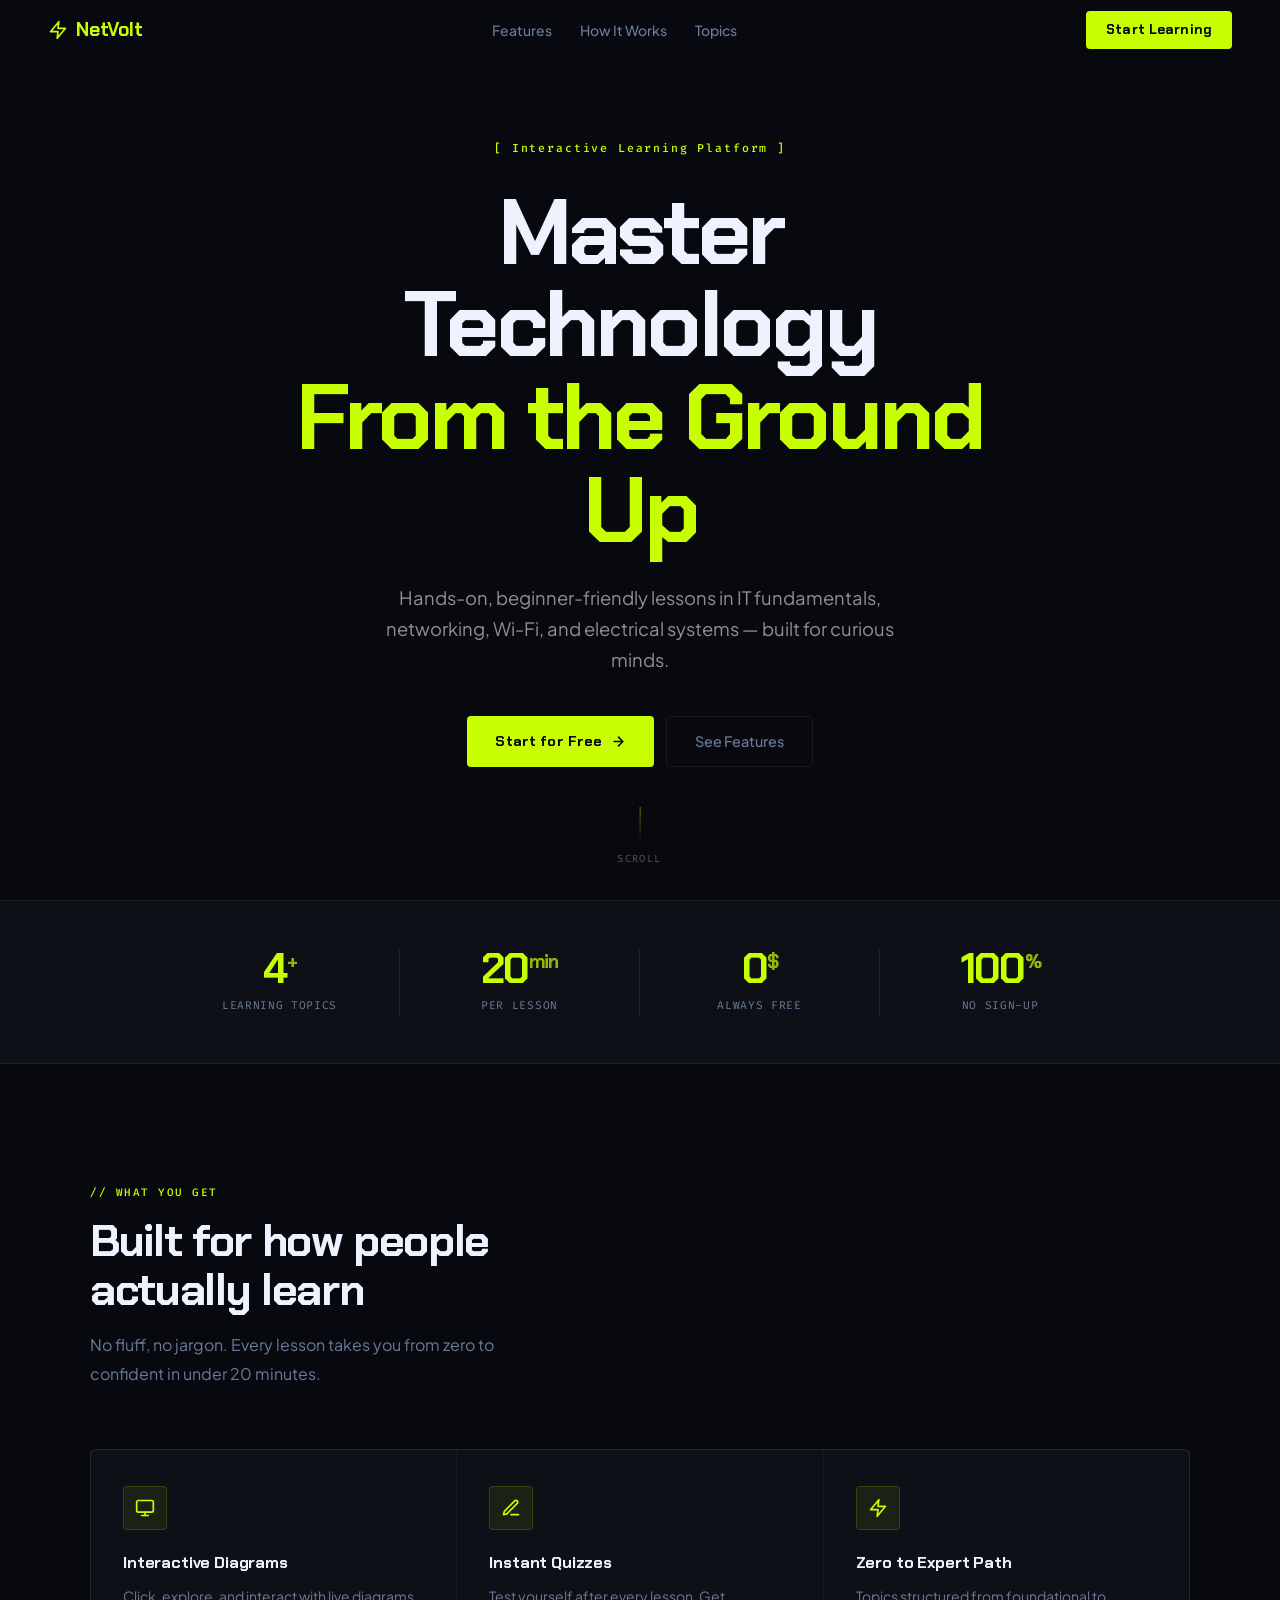
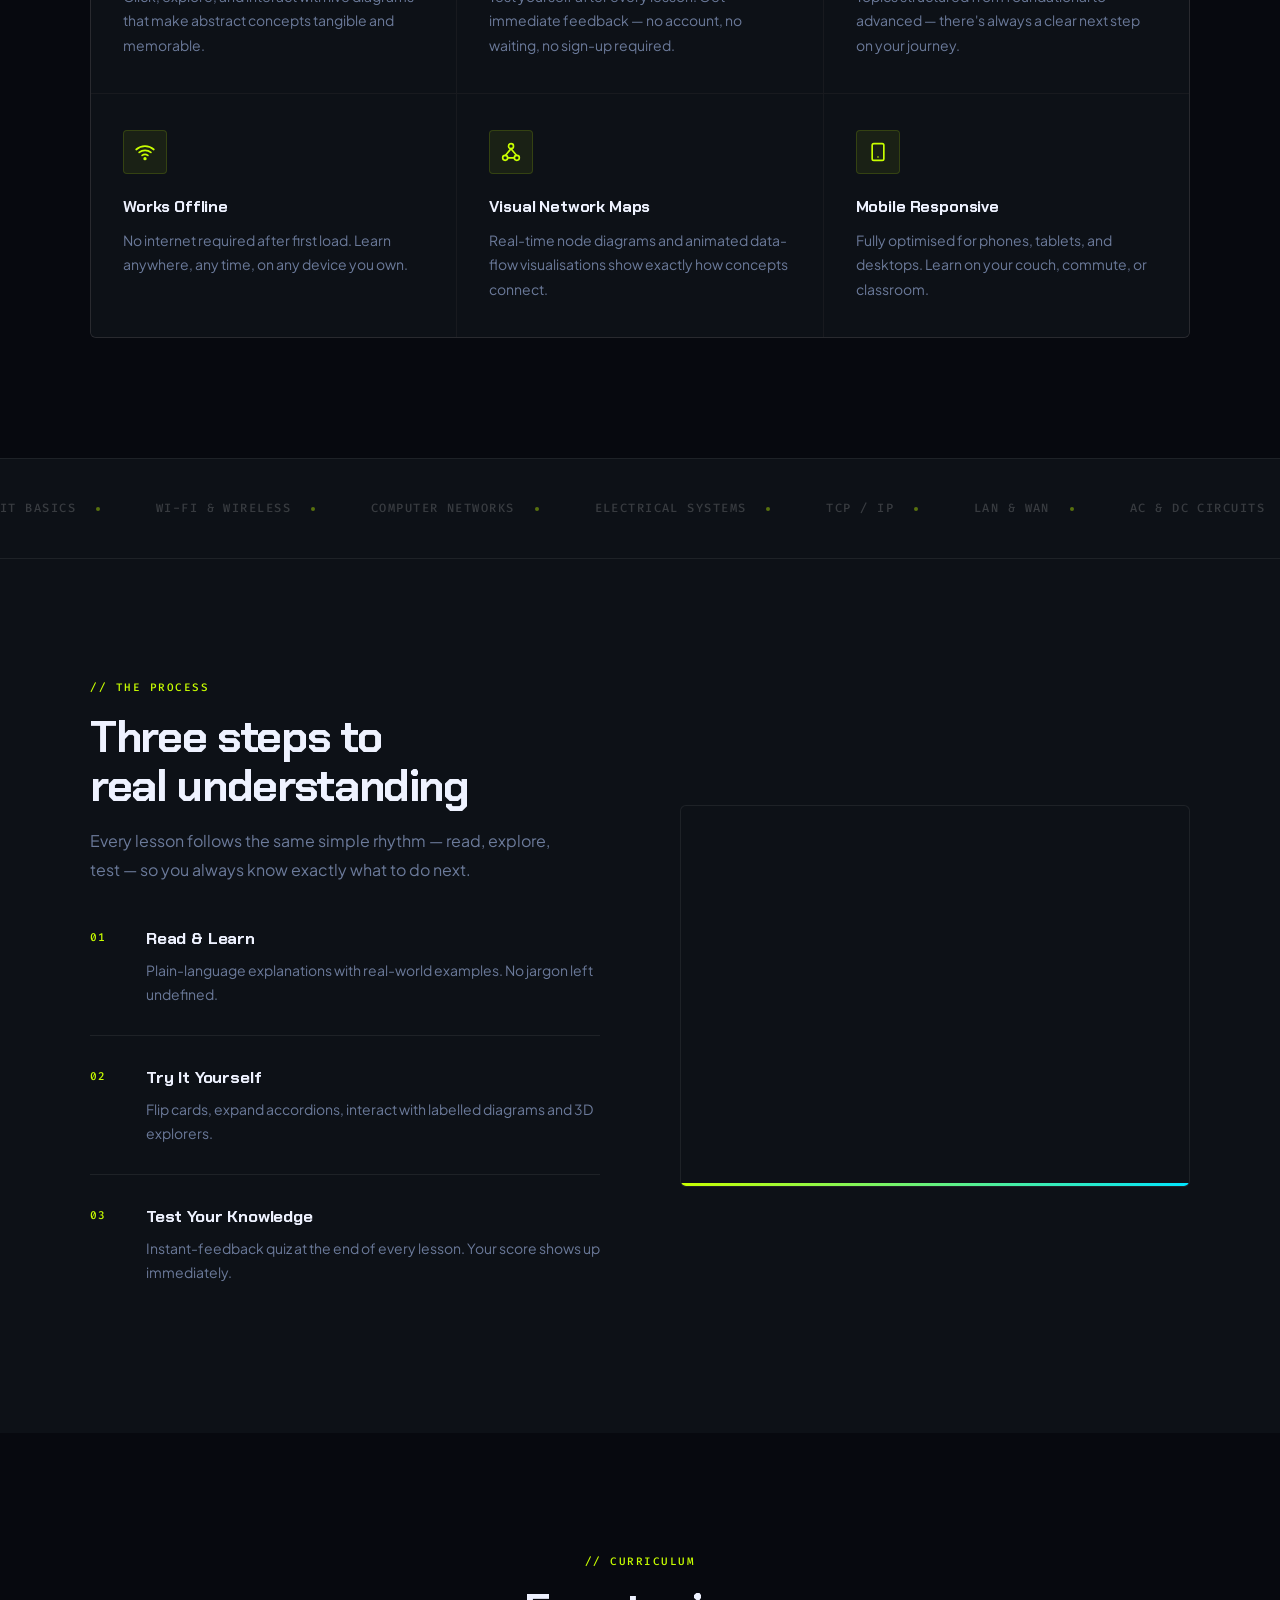
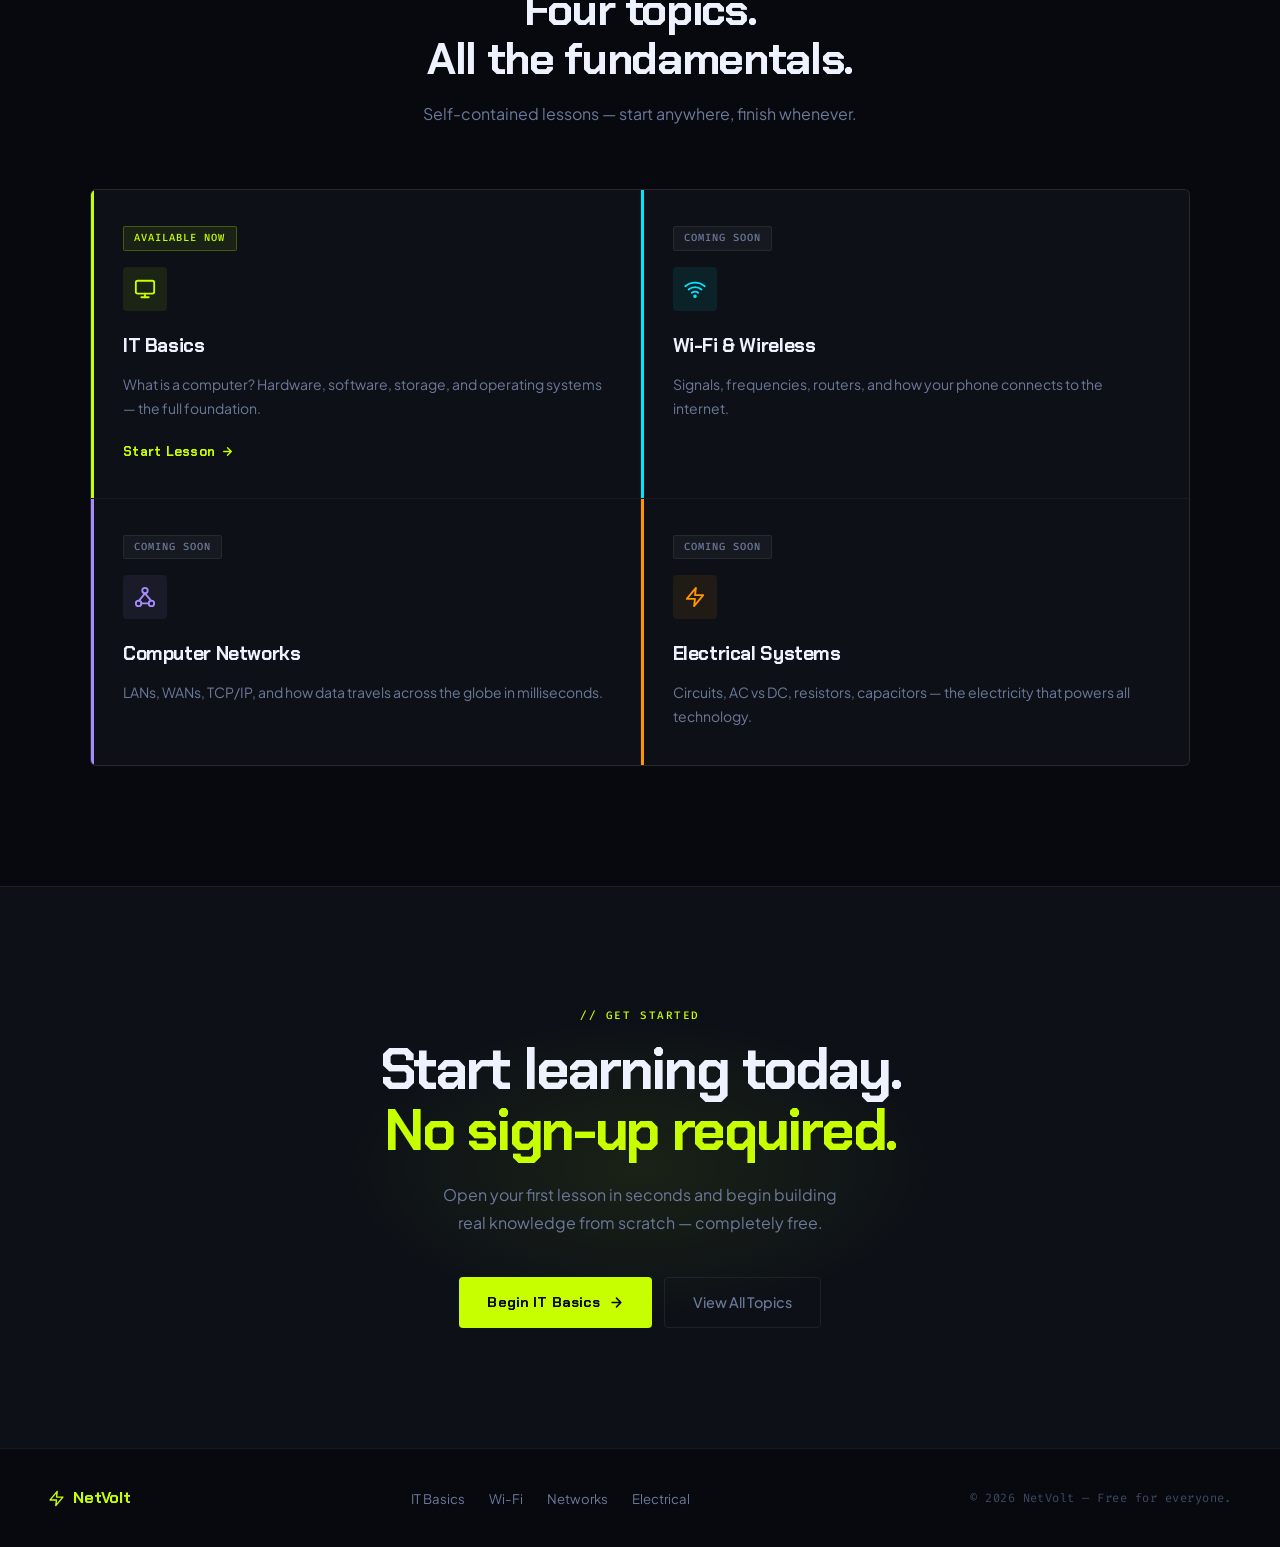
==== commit f09e92c6: "Add wifi interction" ====
--- a/index.html
+++ b/index.html
@@ -8,7 +8,7 @@
 
   <link rel="preconnect" href="https://fonts.googleapis.com" />
   <link rel="preconnect" href="https://fonts.gstatic.com" crossorigin />
-  <link href="https://fonts.googleapis.com/css2?family=Syne:wght@700;800&family=Plus+Jakarta+Sans:wght@400;500;600&family=Fira+Code:wght@400;500&display=swap" rel="stylesheet" />
+  <link href="https://fonts.googleapis.com/css2?family=Chakra+Petch:wght@700&family=Plus+Jakarta+Sans:wght@400;500;600&family=Fira+Code:wght@400;500&display=swap" rel="stylesheet" />
 
   <style>
     /* ─── Reset & Base ───────────────────────────────────── */
@@ -27,7 +27,7 @@
       --gray:     #6b7a9a;
       --muted:    #3d4a60;
       --border:   rgba(255,255,255,0.07);
-      --head:     'Syne', system-ui, sans-serif;
+      --head:     'Chakra Petch', system-ui, sans-serif;
       --body:     'Plus Jakarta Sans', system-ui, sans-serif;
       --mono:     'Fira Code', monospace;
       --ease-out: cubic-bezier(0.16, 1, 0.3, 1);
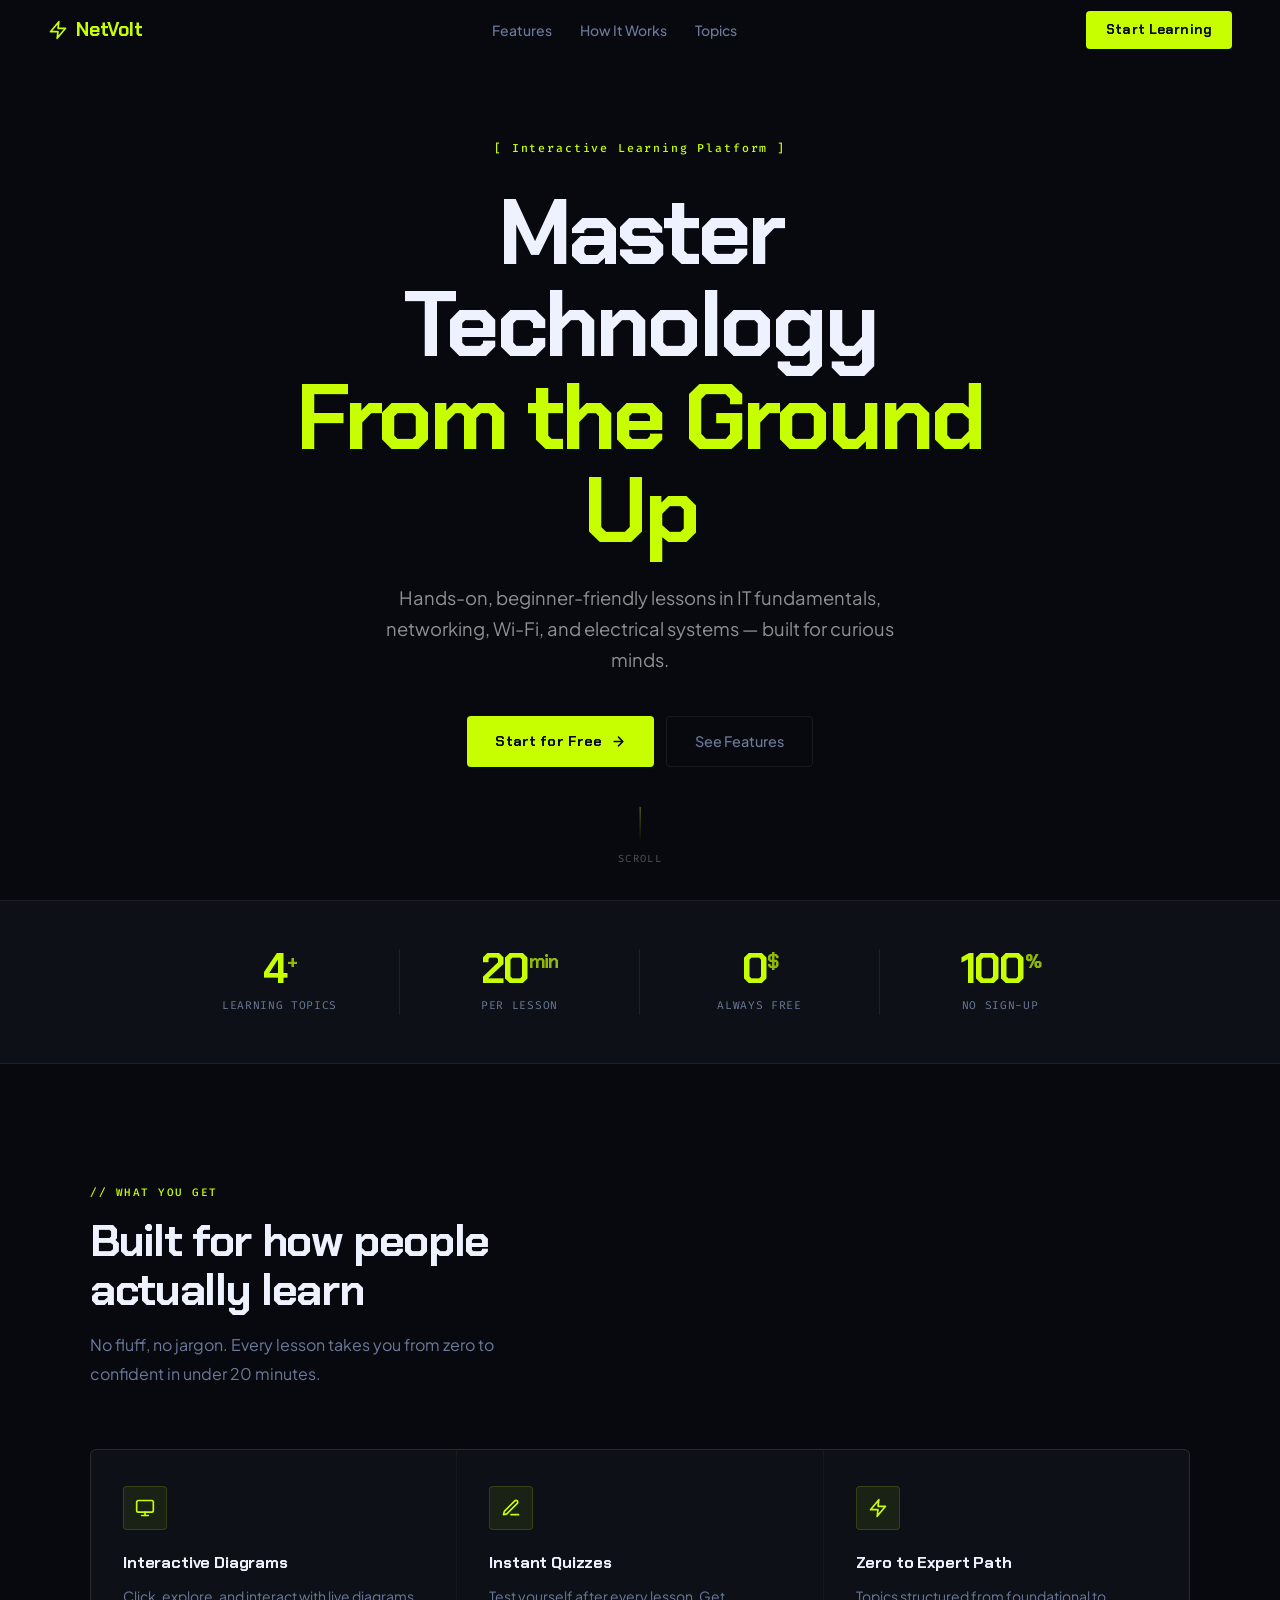
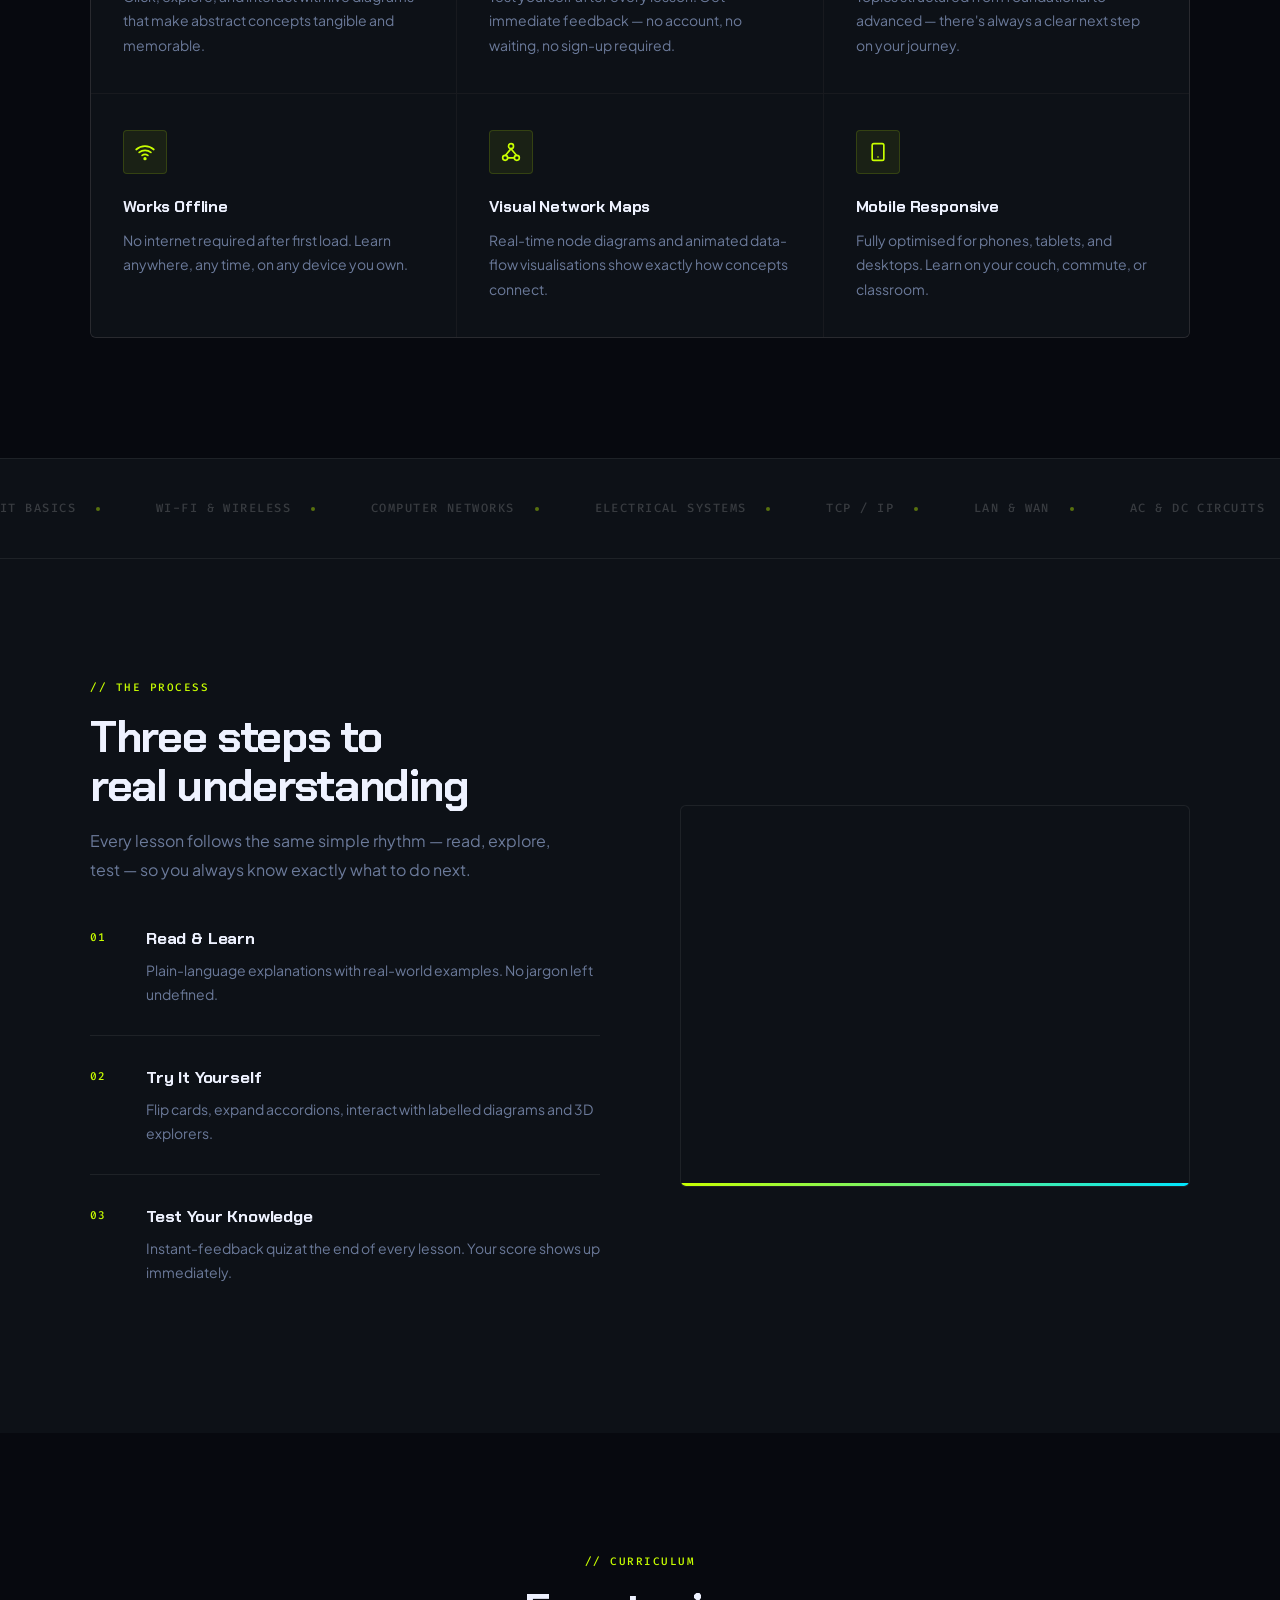
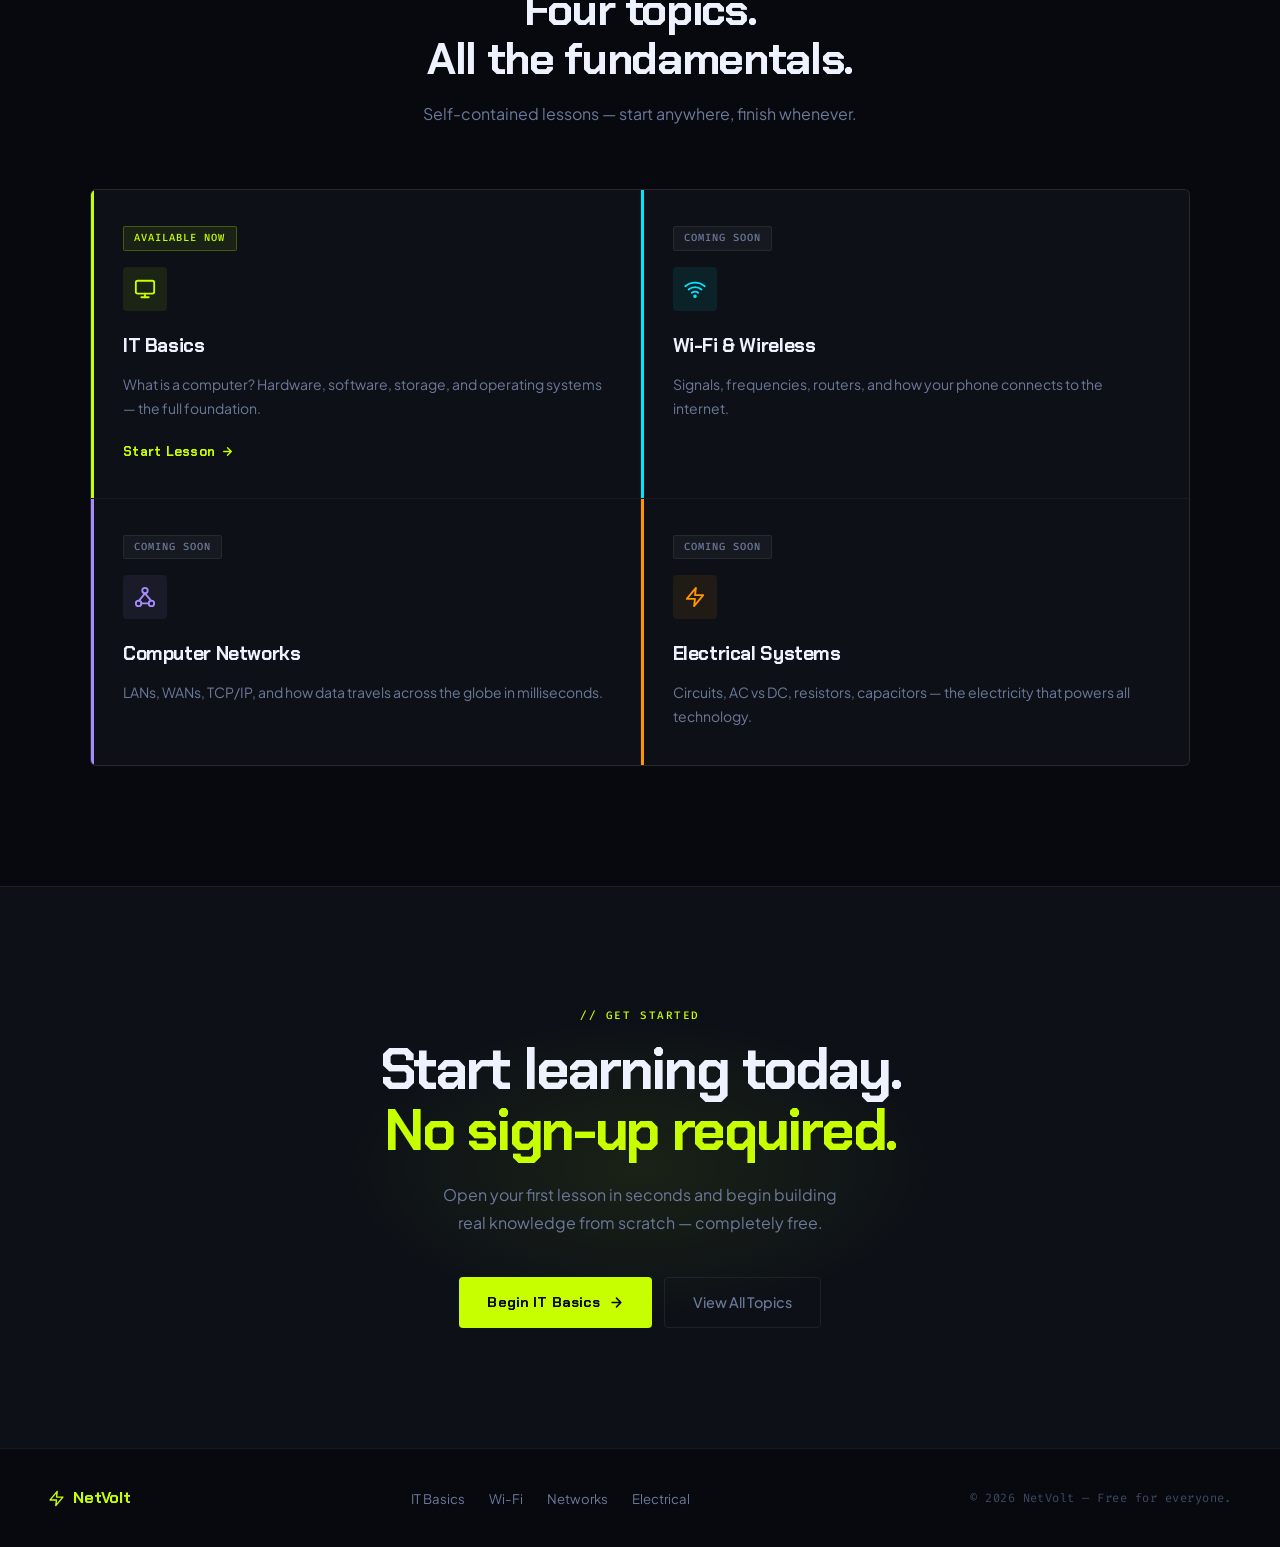
==== commit 56c40358: "Fix bug video in Index" ====
--- a/index.html
+++ b/index.html
@@ -809,7 +809,7 @@
   <section class="hero" aria-labelledby="hero-title">
     <video
       class="hero-video"
-      src="f32fe7b9bc955a26d9e30f77d6dc966f_1_1777781245_4697.mp4"
+      src="assets/scroll-intro.mp4"
       autoplay muted loop playsinline preload="auto" aria-hidden="true"
     ></video>
 
@@ -1023,7 +1023,7 @@
 
         <div class="split-visual reveal">
           <video
-            src="f32fe7b9bc955a26d9e30f77d6dc966f_1_1777781245_4697.mp4"
+            src="assets/scroll-intro.mp4"
             autoplay muted loop playsinline preload="auto" aria-hidden="true"
           ></video>
         </div>
